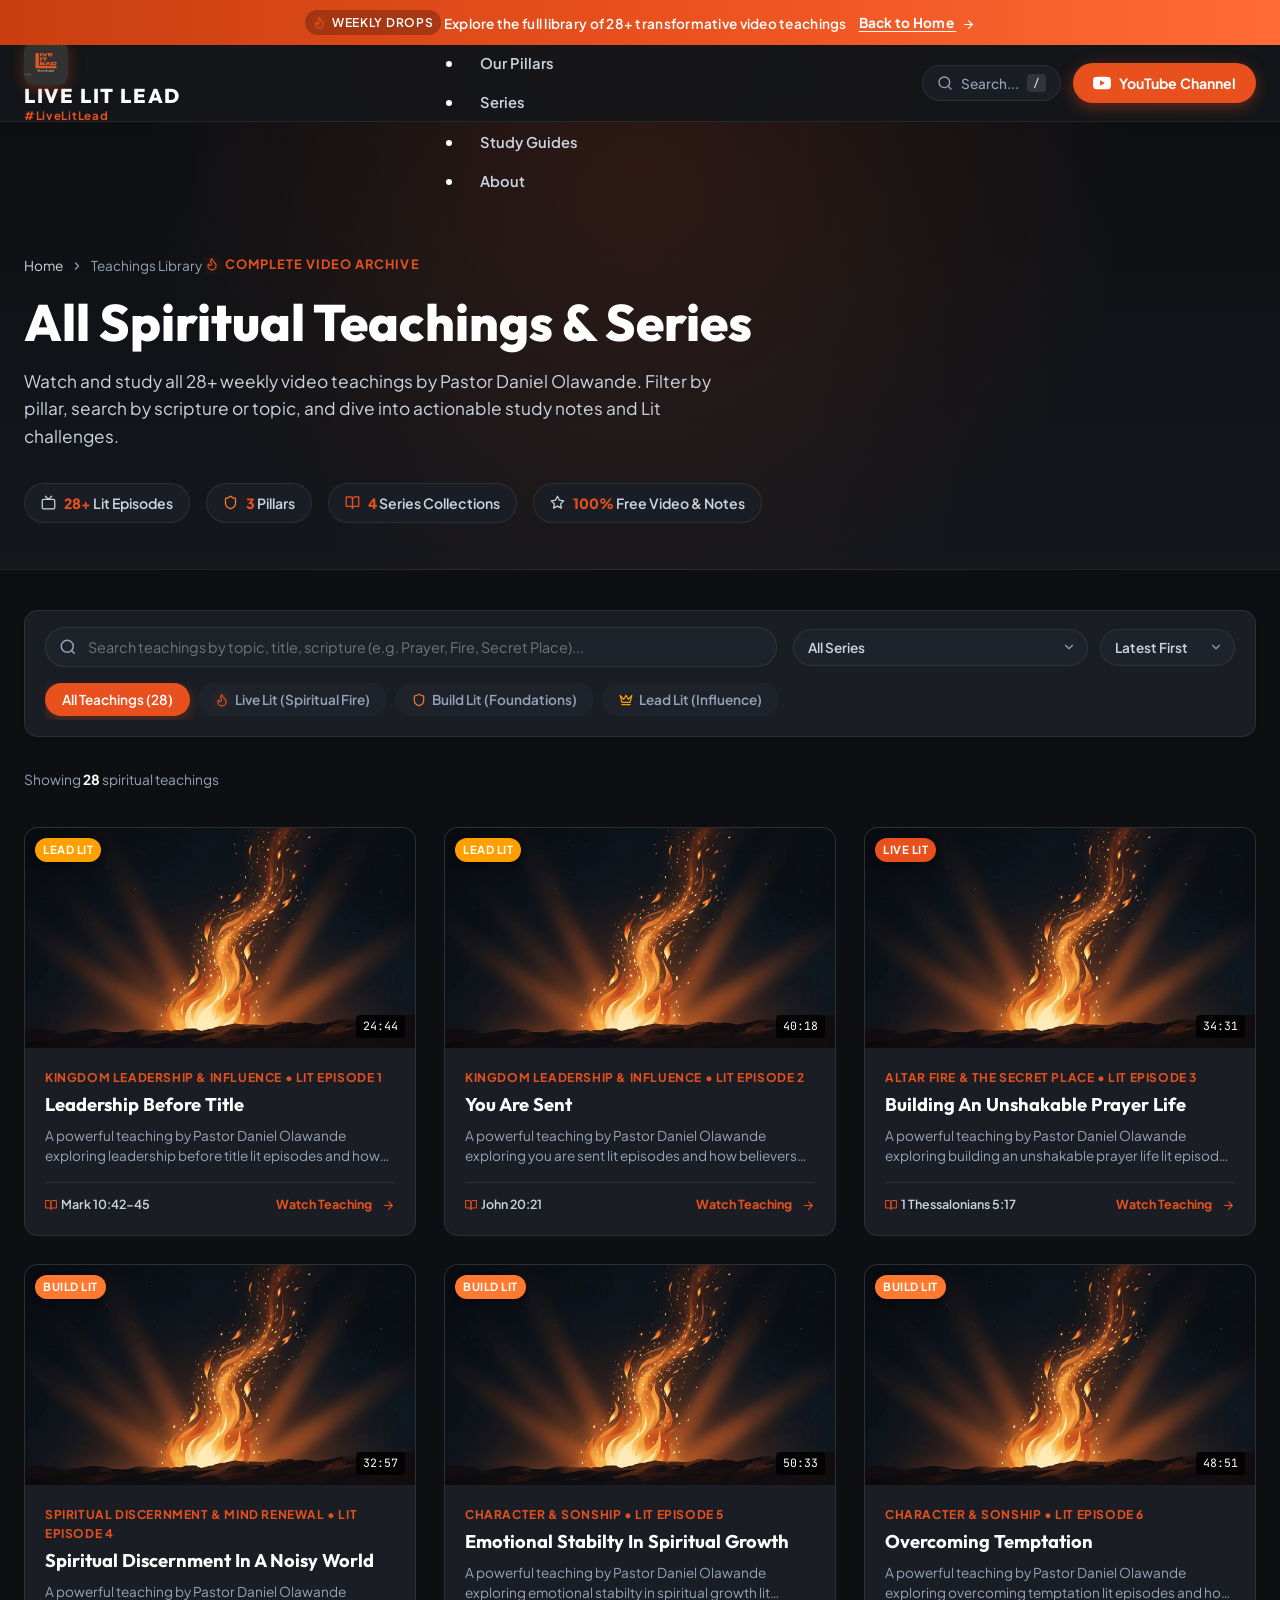
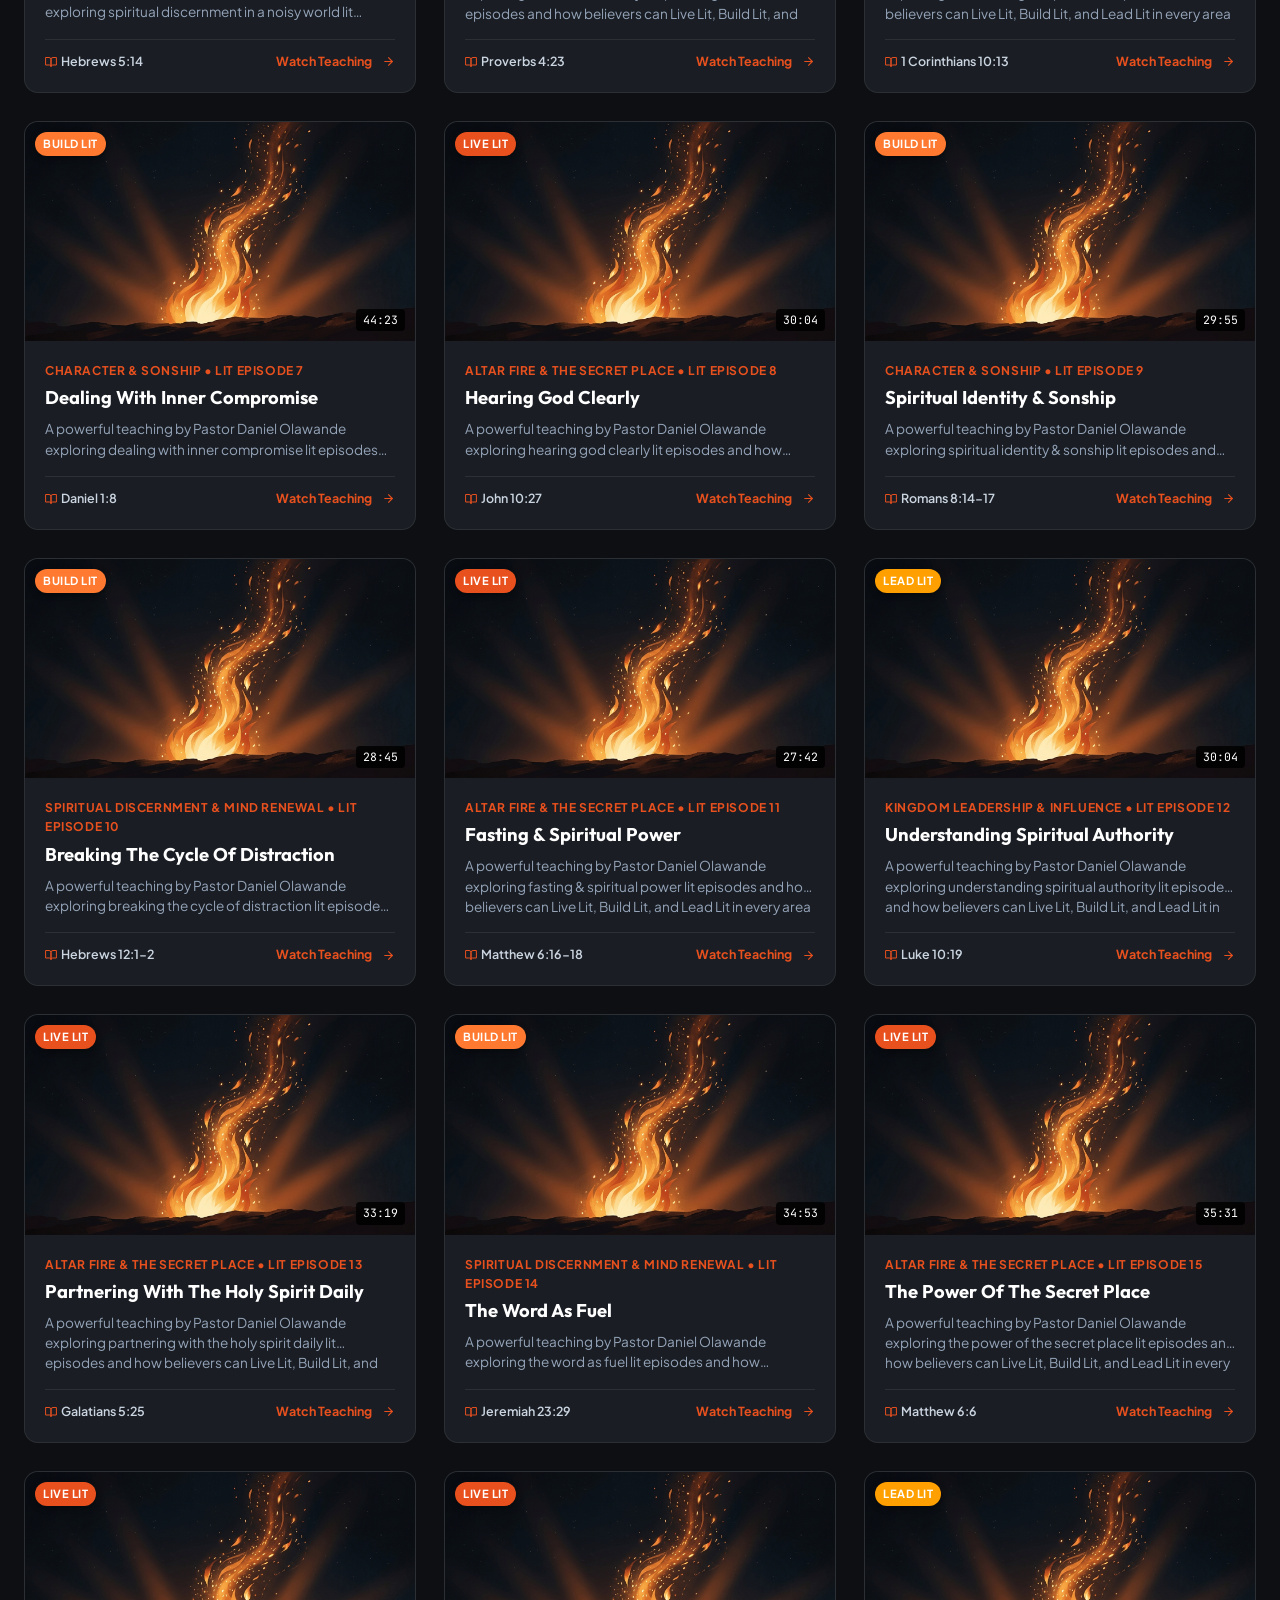
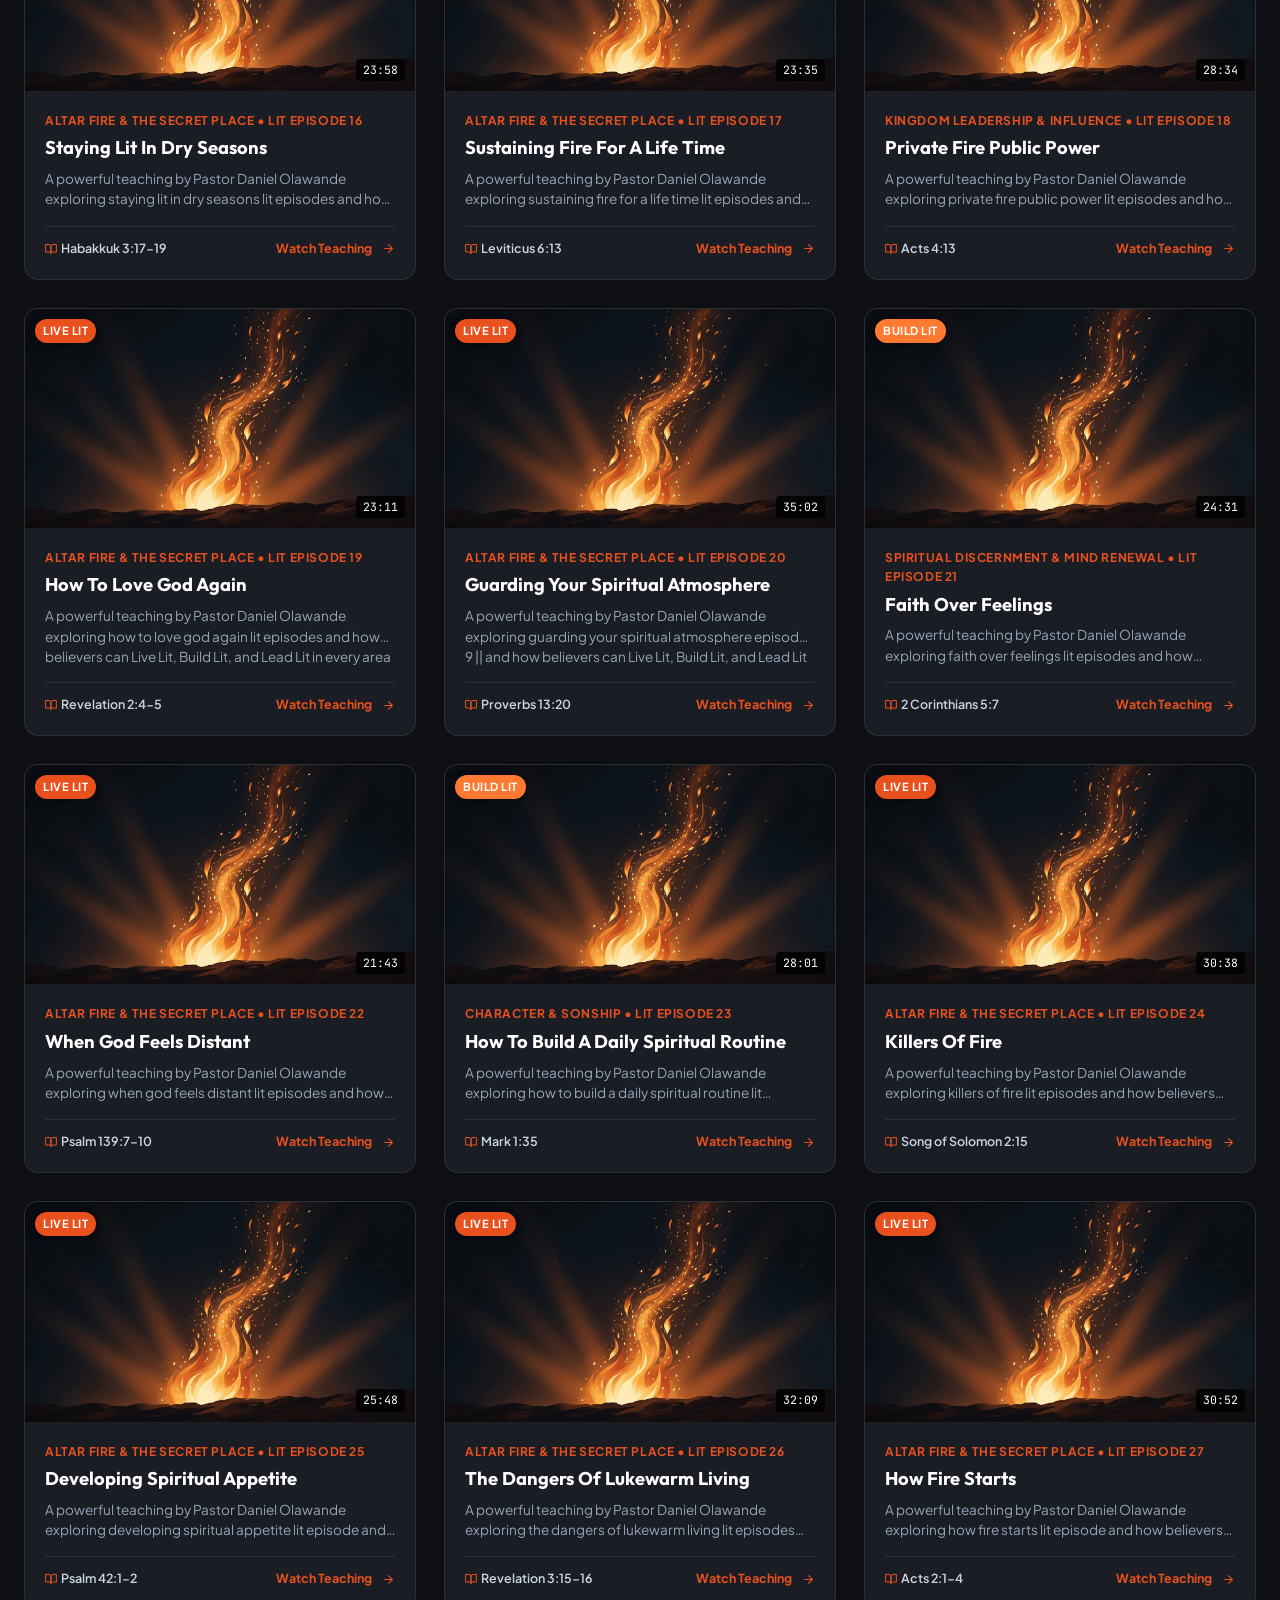
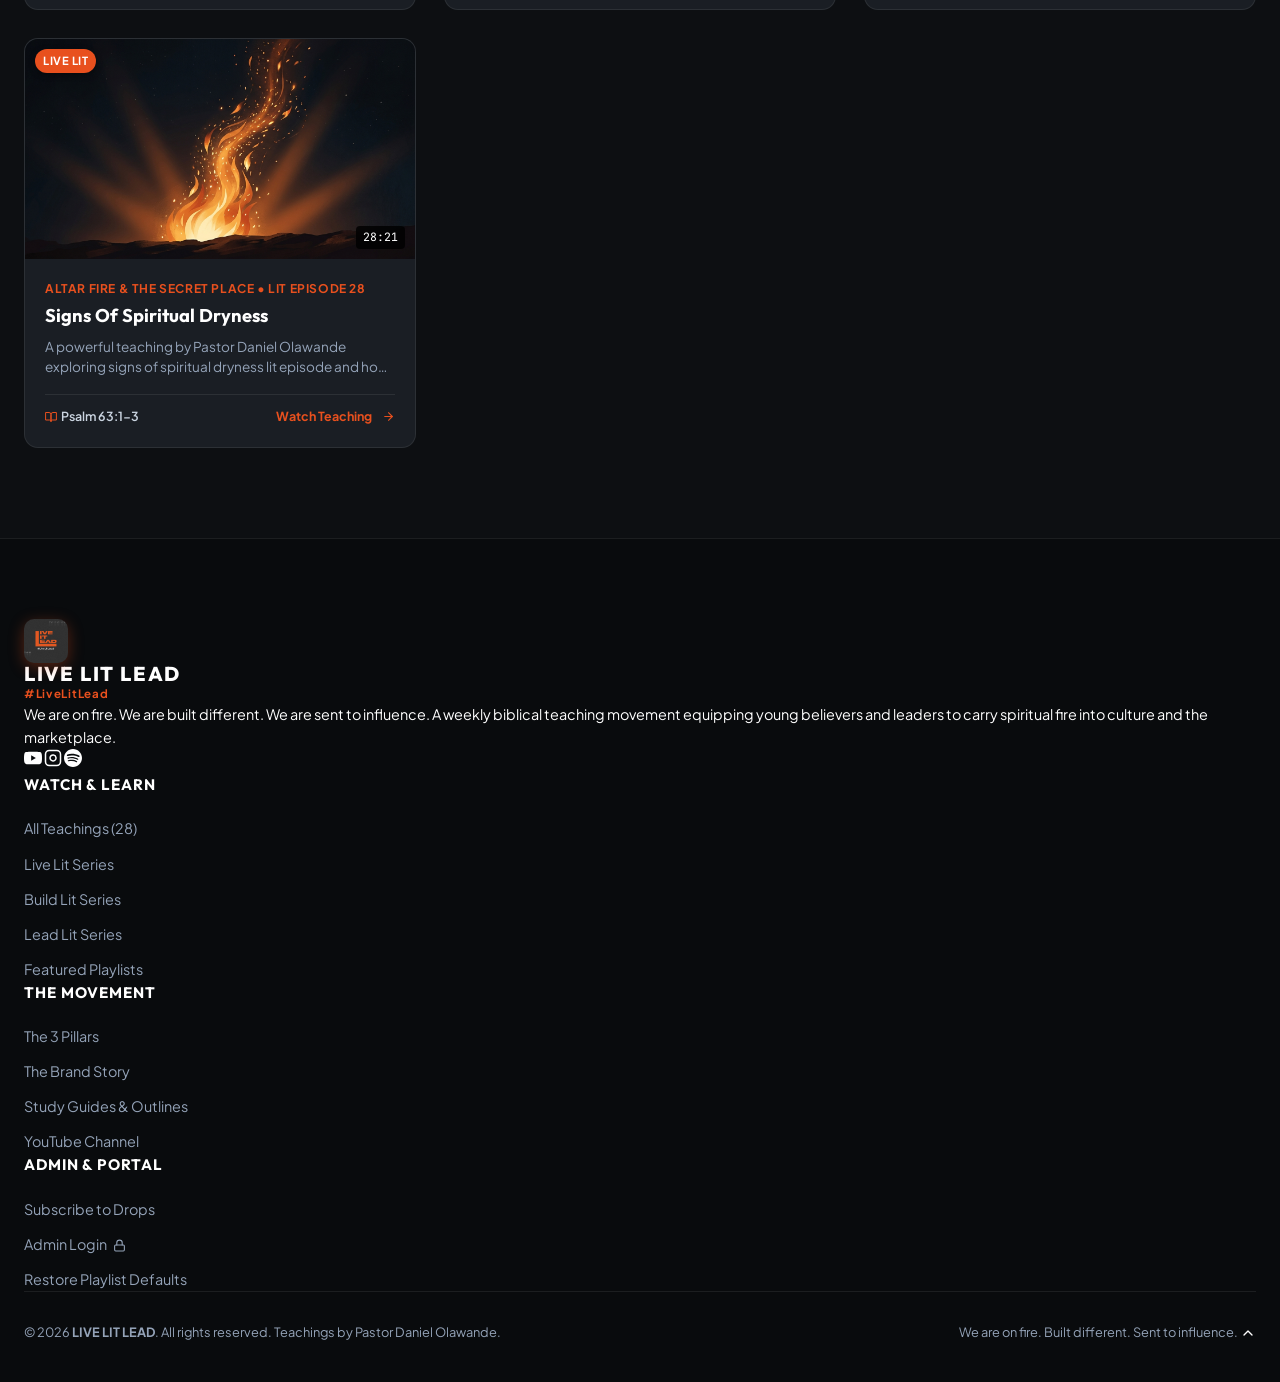
==== videos.html @ 5758b156 "Limit homepage explore teachings section to 9 videos and add dedicated videos archive page" ====
<!DOCTYPE html>
<html lang="en">

<head>
  <meta charset="UTF-8">
  <meta name="viewport" content="width=device-width, initial-scale=1.0">
  <title>All Spiritual Teachings &amp; Video Library | Live Lit Lead</title>
  <meta name="description"
    content="Stream all 28+ weekly video teachings by Pastor Daniel Olawande with integrated study notes, scripture passages, and actionable Lit challenges. Filter by pillar, search by topic, or browse by series.">
  <meta name="keywords"
    content="Live Lit Lead, Pastor Daniel Olawande, Christian Leadership, Spiritual Teachings, Bible Study, Marketplace Ministry, Christian Videos">
  <meta name="author" content="Moses Oladoye Seyi">

  <!-- Open Graph / Social Meta -->
  <meta property="og:type" content="website">
  <meta property="og:title" content="All Spiritual Teachings &amp; Video Library | Live Lit Lead">
  <meta property="og:description"
    content="Stream all 28+ weekly video teachings with integrated study notes, scripture passages, and actionable Lit challenges.">
  <meta property="og:image" content="media/hero_bg.jpg">
  <meta name="twitter:card" content="summary_large_image">

  <!-- Favicon -->
  <link rel="icon" type="image/png" href="media/logo2.PNG">

  <!-- Google Fonts: Outfit (Display) & Plus Jakarta Sans (Body) & JetBrains Mono (Codes/Time) -->
  <link rel="preconnect" href="https://fonts.googleapis.com">
  <link rel="preconnect" href="https://fonts.gstatic.com" crossorigin>
  <link
    href="https://fonts.googleapis.com/css2?family=JetBrains+Mono:wght@400;600&family=Outfit:wght@400;500;600;700;800;900&family=Plus+Jakarta+Sans:wght@300;400;500;600;700;800&display=swap"
    rel="stylesheet">

  <!-- Main Stylesheet -->
  <link rel="stylesheet" href="css/style.css">
</head>

<body data-page="videos">

  <!-- ==========================================================================
       TOP ANNOUNCEMENT BAR (Global Notification)
       ========================================================================== -->
  <div class="announcement-bar" role="region" aria-label="Announcement">
    <div class="container announcement-inner">
      <div class="announcement-left">
        <span class="badge-fire">
          <svg class="icon icon-fire" width="13" height="13" viewBox="0 0 24 24" fill="none" stroke="currentColor" stroke-width="2" stroke-linecap="round" stroke-linejoin="round" aria-hidden="true"><path d="M8.5 14.5A2.5 2.5 0 0 0 11 12c0-1.38-.5-2-1-3-1.072-2.143-.224-4.054 2-6 .5 2.5 2 4.9 4 6.5 2 1.6 3 3.5 3 5.5a7 7 0 1 1-14 0c0-1.153.433-2.294 1-3a2.5 2.5 0 0 0 2.5 2.5z"/></svg>
          <span>WEEKLY DROPS</span>
        </span>
        <span class="announcement-text">Explore the full library of 28+ transformative video teachings</span>
      </div>
      <a href="index.html" class="announcement-link">
        <span>Back to Home</span>
        <svg class="icon icon-right" width="13" height="13" viewBox="0 0 24 24" fill="none" stroke="currentColor" stroke-width="2" stroke-linecap="round" stroke-linejoin="round" aria-hidden="true"><path d="M5 12h14"/><path d="m12 5 7 7-7 7"/></svg>
      </a>
    </div>
  </div>

  <!-- ==========================================================================
       STICKY GLOBAL HEADER
       ========================================================================== -->
  <header class="site-header" id="siteHeader">
    <div class="container header-inner">

      <!-- Brand Logo -->
      <a href="index.html" class="brand-logo" aria-label="Live Lit Lead Home">
        <div class="brand-icon-wrap">
          <img src="media/logo1.PNG" alt="Live Lit Lead Logo" class="brand-icon">
        </div>
        <div class="brand-text">
          <span class="brand-title">LIVE LIT LEAD</span>
          <span class="brand-tag">#LiveLitLead</span>
        </div>
      </a>

      <!-- Desktop Navigation Menu -->
      <nav class="desktop-nav" aria-label="Main Navigation">
        <ul class="nav-list">
          <li><a href="index.html" class="nav-link">Home</a></li>
          <li><a href="videos.html" class="nav-link active">Teachings &amp; Videos</a></li>
          <li><a href="index.html#pillars" class="nav-link">Our Pillars</a></li>
          <li><a href="index.html#series" class="nav-link">Series</a></li>
          <li><a href="index.html#resources" class="nav-link">Study Guides</a></li>
          <li><a href="index.html#about" class="nav-link">About</a></li>
        </ul>
      </nav>

      <!-- Action Buttons -->
      <div class="header-actions">
        <!-- Quick Search -->
        <button class="btn-search-trigger" id="btnQuickSearch" title="Search Teachings (Ctrl+K)">
          <svg width="16" height="16" viewBox="0 0 24 24" fill="none" stroke="currentColor" stroke-width="2"
            stroke-linecap="round" stroke-linejoin="round">
            <circle cx="11" cy="11" r="8"></circle>
            <line x1="21" y1="21" x2="16.65" y2="16.65"></line>
          </svg>
          <span>Search...</span>
          <kbd>/</kbd>
        </button>

        <!-- Admin Controls Container -->
        <div class="admin-header-controls" id="adminHeaderControls" style="display: none;">
          <button class="btn-add-video" id="btnAdminAddVideo" title="Admin: Add a new YouTube Teaching">
            <svg width="15" height="15" viewBox="0 0 24 24" fill="none" stroke="currentColor" stroke-width="2.5"
              stroke-linecap="round" stroke-linejoin="round">
              <line x1="12" y1="5" x2="12" y2="19"></line>
              <line x1="5" y1="12" x2="19" y2="12"></line>
            </svg>
            <span>Admin: + Add Video</span>
          </button>
          <button class="btn-admin-logout" id="btnAdminLogout" title="Logout from Admin Mode">
            <span>Logout</span>
          </button>
        </div>

        <!-- YouTube Channel Subscribe CTA (Desktop only) -->
        <a href="https://www.youtube.com/watch?v=moUvlAkEhxg&list=PL0zut06BhfP_9r3hhY8JXAyug6ENy9IFE" target="_blank"
          rel="noopener noreferrer" class="btn-subscribe" id="btnHeaderSubscribe">
          <svg width="18" height="18" viewBox="0 0 24 24" fill="currentColor">
            <path
              d="M23.498 6.186a3.016 3.016 0 0 0-2.122-2.136C19.505 3.545 12 3.545 12 3.545s-7.505 0-9.377.505A3.017 3.017 0 0 0 .502 6.186C0 8.07 0 12 0 12s0 3.93.502 5.814a3.016 3.016 0 0 0 2.122 2.136c1.871.505 9.376.505 9.376.505s7.505 0 9.377-.505a3.015 3.015 0 0 0 2.122-2.136C24 15.93 24 12 24 12s0-3.93-.502-5.814zM9.545 15.568V8.432L15.818 12l-6.273 3.568z" />
          </svg>
          <span>YouTube Channel</span>
        </a>

        <!-- Mobile Menu Toggle Button -->
        <button class="mobile-menu-toggle" id="mobileMenuBtn" aria-label="Toggle navigation menu">
          <svg width="24" height="24" viewBox="0 0 24 24" fill="none" stroke="currentColor" stroke-width="2">
            <line x1="3" y1="12" x2="21" y2="12"></line>
            <line x1="3" y1="6" x2="21" y2="6"></line>
            <line x1="3" y1="18" x2="21" y2="18"></line>
          </svg>
        </button>
      </div>

    </div>
  </header>

  <!-- Mobile Navigation Drawer -->
  <div class="mobile-nav-drawer" id="mobileNavDrawer" aria-hidden="true">
    <div class="mobile-nav-backdrop" id="mobileNavBackdrop"></div>
    <div class="mobile-nav-content">
      <div class="mobile-nav-header">
        <div class="brand-text">
          <span class="brand-title">LIVE LIT LEAD</span>
          <span class="brand-tag">#LiveLitLead</span>
        </div>
        <button class="btn-close-mobile-nav" id="btnCloseMobileNav" aria-label="Close navigation menu">
          <svg width="20" height="20" viewBox="0 0 24 24" fill="none" stroke="currentColor" stroke-width="2.5">
            <line x1="18" y1="6" x2="6" y2="18"></line>
            <line x1="6" y1="6" x2="18" y2="18"></line>
          </svg>
        </button>
      </div>
      <ul class="mobile-nav-list">
        <li><a href="index.html" class="mobile-nav-item">
          <svg class="icon icon-fire" width="18" height="18" viewBox="0 0 24 24" fill="none" stroke="currentColor" stroke-width="2" stroke-linecap="round" stroke-linejoin="round" aria-hidden="true"><path d="M8.5 14.5A2.5 2.5 0 0 0 11 12c0-1.38-.5-2-1-3-1.072-2.143-.224-4.054 2-6 .5 2.5 2 4.9 4 6.5 2 1.6 3 3.5 3 5.5a7 7 0 1 1-14 0c0-1.153.433-2.294 1-3a2.5 2.5 0 0 0 2.5 2.5z"/></svg>
          <span>Home</span>
        </a></li>
        <li><a href="videos.html" class="mobile-nav-item active">
          <svg class="icon" width="18" height="18" viewBox="0 0 24 24" fill="none" stroke="currentColor" stroke-width="2" stroke-linecap="round" stroke-linejoin="round" aria-hidden="true"><rect width="20" height="15" x="2" y="7" rx="2" ry="2"/><polyline points="17 2 12 7 7 2"/></svg>
          <span>Teachings &amp; Videos</span>
        </a></li>
        <li><a href="index.html#pillars" class="mobile-nav-item">
          <svg class="icon icon-shield" width="18" height="18" viewBox="0 0 24 24" fill="none" stroke="currentColor" stroke-width="2" stroke-linecap="round" stroke-linejoin="round" aria-hidden="true"><path d="M20 13c0 5-3.5 7.5-7.66 8.95a1 1 0 0 1-.67-.01C7.5 20.5 4 18 4 13V6a1 1 0 0 1 1-1c2 0 4.5-1.2 6.24-2.72a1.17 1.17 0 0 1 1.52 0C14.51 3.81 17 5 19 5a1 1 0 0 1 1 1z"/></svg>
          <span>Our Pillars</span>
        </a></li>
        <li><a href="index.html#series" class="mobile-nav-item">
          <svg class="icon" width="18" height="18" viewBox="0 0 24 24" fill="none" stroke="currentColor" stroke-width="2" stroke-linecap="round" stroke-linejoin="round" aria-hidden="true"><path d="m16 6 4 14"/><path d="M12 6v14"/><path d="M8 8v12"/><path d="M4 4v16"/></svg>
          <span>Series</span>
        </a></li>
        <li><a href="index.html#resources" class="mobile-nav-item">
          <svg class="icon icon-book" width="18" height="18" viewBox="0 0 24 24" fill="none" stroke="currentColor" stroke-width="2" stroke-linecap="round" stroke-linejoin="round" aria-hidden="true"><path d="M2 3h6a4 4 0 0 1 4 4v14a3 3 0 0 0-3-3H2z"/><path d="M22 3h-6a4 4 0 0 0-4 4v14a3 3 0 0 1 3-3h7z"/></svg>
          <span>Study Guides</span>
        </a></li>
        <li><a href="index.html#about" class="mobile-nav-item">
          <svg class="icon" width="18" height="18" viewBox="0 0 24 24" fill="none" stroke="currentColor" stroke-width="2" stroke-linecap="round" stroke-linejoin="round" aria-hidden="true"><path d="m12 3-1.912 5.813a2 2 0 0 1-1.275 1.275L3 12l5.813 1.912a2 2 0 0 1 1.275 1.275L12 21l1.912-5.813a2 2 0 0 1 1.275-1.275L21 12l-5.813-1.912a2 2 0 0 1-1.275-1.275L12 3Z"/><path d="M5 3v4"/><path d="M19 17v4"/><path d="M3 5h4"/><path d="M17 19h4"/></svg>
          <span>About</span>
        </a></li>
      </ul>
      <div class="mobile-nav-actions">
        <a href="https://www.youtube.com/watch?v=moUvlAkEhxg&list=PL0zut06BhfP_9r3hhY8JXAyug6ENy9IFE" target="_blank"
          rel="noopener noreferrer" class="btn-mobile-youtube">
          <svg width="18" height="18" viewBox="0 0 24 24" fill="currentColor">
            <path
              d="M23.498 6.186a3.016 3.016 0 0 0-2.122-2.136C19.505 3.545 12 3.545 12 3.545s-7.505 0-9.377.505A3.017 3.017 0 0 0 .502 6.186C0 8.07 0 12 0 12s0 3.93.502 5.814a3.016 3.016 0 0 0 2.122 2.136c1.871.505 9.376.505 9.376.505s7.505 0 9.377-.505a3.015 3.015 0 0 0 2.122-2.136C24 15.93 24 12 24 12s0-3.93-.502-5.814zM9.545 15.568V8.432L15.818 12l-6.273 3.568z" />
          </svg>
          <span>YouTube Channel</span>
        </a>
      </div>
    </div>
  </div>

  <!-- ==========================================================================
       ARCHIVE HERO SECTION
       ========================================================================== -->
  <section class="archive-hero-section">
    <div class="container">
      <div class="archive-breadcrumb">
        <a href="index.html">Home</a>
        <svg width="12" height="12" viewBox="0 0 24 24" fill="none" stroke="currentColor" stroke-width="2.5" stroke-linecap="round" stroke-linejoin="round" aria-hidden="true"><path d="m9 18 6-6-6-6"/></svg>
        <span>Teachings Library</span>
      </div>

      <div class="section-badge">
        <svg class="icon icon-fire" width="14" height="14" viewBox="0 0 24 24" fill="none" stroke="currentColor" stroke-width="2" stroke-linecap="round" stroke-linejoin="round" aria-hidden="true"><path d="M8.5 14.5A2.5 2.5 0 0 0 11 12c0-1.38-.5-2-1-3-1.072-2.143-.224-4.054 2-6 .5 2.5 2 4.9 4 6.5 2 1.6 3 3.5 3 5.5a7 7 0 1 1-14 0c0-1.153.433-2.294 1-3a2.5 2.5 0 0 0 2.5 2.5z"/></svg>
        <span>Complete Video Archive</span>
      </div>

      <h1 class="archive-hero-title">All Spiritual Teachings &amp; Series</h1>
      <p class="archive-hero-subtitle">
        Watch and study all 28+ weekly video teachings by Pastor Daniel Olawande. Filter by pillar, search by scripture or topic, and dive into actionable study notes and Lit challenges.
      </p>

      <div class="archive-stats-row">
        <div class="archive-stat-badge">
          <svg class="icon" width="15" height="15" viewBox="0 0 24 24" fill="none" stroke="currentColor" stroke-width="2" stroke-linecap="round" stroke-linejoin="round" aria-hidden="true"><rect width="20" height="15" x="2" y="7" rx="2" ry="2"/><polyline points="17 2 12 7 7 2"/></svg>
          <span><strong>28+</strong> Lit Episodes</span>
        </div>
        <div class="archive-stat-badge">
          <svg class="icon icon-shield" width="15" height="15" viewBox="0 0 24 24" fill="none" stroke="currentColor" stroke-width="2" stroke-linecap="round" stroke-linejoin="round" aria-hidden="true"><path d="M20 13c0 5-3.5 7.5-7.66 8.95a1 1 0 0 1-.67-.01C7.5 20.5 4 18 4 13V6a1 1 0 0 1 1-1c2 0 4.5-1.2 6.24-2.72a1.17 1.17 0 0 1 1.52 0C14.51 3.81 17 5 19 5a1 1 0 0 1 1 1z"/></svg>
          <span><strong>3</strong> Pillars</span>
        </div>
        <div class="archive-stat-badge">
          <svg class="icon icon-book" width="15" height="15" viewBox="0 0 24 24" fill="none" stroke="currentColor" stroke-width="2" stroke-linecap="round" stroke-linejoin="round" aria-hidden="true"><path d="M2 3h6a4 4 0 0 1 4 4v14a3 3 0 0 0-3-3H2z"/><path d="M22 3h-6a4 4 0 0 0-4 4v14a3 3 0 0 1 3-3h7z"/></svg>
          <span><strong>4</strong> Series Collections</span>
        </div>
        <div class="archive-stat-badge">
          <svg class="icon" width="15" height="15" viewBox="0 0 24 24" fill="none" stroke="currentColor" stroke-width="2" stroke-linecap="round" stroke-linejoin="round" aria-hidden="true"><polygon points="12 2 15.09 8.26 22 9.27 17 14.14 18.18 21.02 12 17.77 5.82 21.02 7 14.14 2 9.27 8.91 8.26 12 2"/></svg>
          <span><strong>100%</strong> Free Video &amp; Notes</span>
        </div>
      </div>
    </div>
  </section>

  <!-- ==========================================================================
       THE SIGNATURE VIDEO EXPLORER (Full Archive: All Videos)
       ========================================================================== -->
  <section class="videos-section" id="videos" style="padding-top: 40px;">
    <div class="container">

      <!-- Explorer Header -->
      <div class="explorer-header">

        <!-- BibleProject Filter Toolbar -->
        <div class="explorer-toolbar">

          <div class="toolbar-top">
            <!-- Search bar -->
            <div class="search-box">
              <svg width="18" height="18" viewBox="0 0 24 24" fill="none" stroke="currentColor" stroke-width="2">
                <circle cx="11" cy="11" r="8"></circle>
                <line x1="21" y1="21" x2="16.65" y2="16.65"></line>
              </svg>
              <input type="text" id="videoSearchInput" class="search-input"
                placeholder="Search teachings by topic, title, scripture (e.g. Prayer, Fire, Secret Place)...">
              <button class="search-clear" id="searchClearBtn" title="Clear search" aria-label="Clear search">
                <svg class="icon icon-close" width="14" height="14" viewBox="0 0 24 24" fill="none" stroke="currentColor" stroke-width="2.5" stroke-linecap="round" stroke-linejoin="round" aria-hidden="true"><path d="M18 6 6 18"/><path d="m6 6 12 12"/></svg>
              </button>
            </div>

            <!-- Series & Sort Controls -->
            <div class="toolbar-controls">
              <!-- Series dropdown -->
              <div class="select-wrapper">
                <select id="seriesFilterSelect" class="select-filter" aria-label="Filter by series">
                  <option value="all">All Series</option>
                  <option value="Altar Fire & The Secret Place">Altar Fire &amp; The Secret Place</option>
                  <option value="Kingdom Leadership & Influence">Kingdom Leadership &amp; Influence</option>
                  <option value="Character & Sonship">Character &amp; Sonship</option>
                  <option value="Spiritual Discernment & Mind Renewal">Spiritual Discernment &amp; Mind Renewal</option>
                </select>
                <span class="select-arrow" aria-hidden="true">
                  <svg class="icon icon-chevron-down" width="14" height="14" viewBox="0 0 24 24" fill="none" stroke="currentColor" stroke-width="2.5" stroke-linecap="round" stroke-linejoin="round"><path d="m6 9 6 6 6-6"/></svg>
                </span>
              </div>

              <!-- Sort dropdown -->
              <div class="select-wrapper">
                <select id="sortSelect" class="select-filter" aria-label="Sort videos">
                  <option value="latest">Latest First</option>
                  <option value="popular">Most Viewed</option>
                  <option value="duration">Longest</option>
                </select>
                <span class="select-arrow" aria-hidden="true">
                  <svg class="icon icon-chevron-down" width="14" height="14" viewBox="0 0 24 24" fill="none" stroke="currentColor" stroke-width="2.5" stroke-linecap="round" stroke-linejoin="round"><path d="m6 9 6 6 6-6"/></svg>
                </span>
              </div>
            </div>
          </div>

          <!-- Pillar category pills -->
          <div class="pillar-tabs" id="pillarTabs">
            <button class="pillar-tab-btn active" data-pillar="all">All Teachings (28)</button>
            <button class="pillar-tab-btn" data-pillar="live-lit">
              <svg class="icon icon-fire" width="14" height="14" viewBox="0 0 24 24" fill="none" stroke="currentColor" stroke-width="2" stroke-linecap="round" stroke-linejoin="round" aria-hidden="true"><path d="M8.5 14.5A2.5 2.5 0 0 0 11 12c0-1.38-.5-2-1-3-1.072-2.143-.224-4.054 2-6 .5 2.5 2 4.9 4 6.5 2 1.6 3 3.5 3 5.5a7 7 0 1 1-14 0c0-1.153.433-2.294 1-3a2.5 2.5 0 0 0 2.5 2.5z"/></svg>
              <span>Live Lit (Spiritual Fire)</span>
            </button>
            <button class="pillar-tab-btn" data-pillar="build-lit">
              <svg class="icon icon-shield" width="14" height="14" viewBox="0 0 24 24" fill="none" stroke="currentColor" stroke-width="2" stroke-linecap="round" stroke-linejoin="round" aria-hidden="true"><path d="M20 13c0 5-3.5 7.5-7.66 8.95a1 1 0 0 1-.67-.01C7.5 20.5 4 18 4 13V6a1 1 0 0 1 1-1c2 0 4.5-1.2 6.24-2.72a1.17 1.17 0 0 1 1.52 0C14.51 3.81 17 5 19 5a1 1 0 0 1 1 1z"/></svg>
              <span>Build Lit (Foundations)</span>
            </button>
            <button class="pillar-tab-btn" data-pillar="lead-lit">
              <svg class="icon icon-crown" width="14" height="14" viewBox="0 0 24 24" fill="none" stroke="currentColor" stroke-width="2" stroke-linecap="round" stroke-linejoin="round" aria-hidden="true"><path d="m2 4 3 12h14l3-12-6 7-4-7-4 7-6-7zm3 16h14"/></svg>
              <span>Lead Lit (Influence)</span>
            </button>
          </div>

        </div>

        <!-- Explorer Status Bar -->
        <div class="explorer-status-bar">
          <div class="status-count" id="videoCountDisplay">Showing <strong>28</strong> spiritual teachings</div>
          <button class="btn-reset-filters" id="btnResetFilters">
            <svg width="14" height="14" viewBox="0 0 24 24" fill="none" stroke="currentColor" stroke-width="2">
              <path d="M3 12a9 9 0 1 0 9-9 9.75 9.75 0 0 0-6.74 2.74L3 8" />
              <path d="M3 3v5h5" />
            </svg>
            <span>Reset filters</span>
          </button>
        </div>

      </div>

      <!-- Video Cards Grid (All Uploaded Videos) -->
      <div class="video-grid" id="videoGrid">
        <!-- Rendered dynamically without data-limit by js/app.js -->
      </div>

    </div>
  </section>

  <!-- ==========================================================================
       THE SIGNATURE IN-WEBSITE CINEMA THEATER MODAL
       ========================================================================== -->
  <dialog class="video-cinema-modal" id="videoModal" aria-label="Teaching Video Player">
    <div class="modal-dialog-content">

      <!-- Modal Close Button -->
      <button class="modal-close-btn" id="btnCloseModal" aria-label="Close Video Player">
        <svg width="22" height="22" viewBox="0 0 24 24" fill="none" stroke="currentColor" stroke-width="2.5">
          <line x1="18" y1="6" x2="6" y2="18"></line>
          <line x1="6" y1="6" x2="18" y2="18"></line>
        </svg>
      </button>

      <!-- Video Player Frame Area -->
      <div class="modal-player-viewport">
        <div class="player-iframe-container">
          <iframe id="modalYoutubeIframe" src="" title="Teaching Video Player" frameborder="0"
            allow="accelerometer; autoplay; clipboard-write; encrypted-media; gyroscope; picture-in-picture; web-share"
            allowfullscreen></iframe>
        </div>
      </div>

      <!-- Interactive Teaching Companion Area -->
      <div class="modal-companion-viewport">

        <!-- Top Overview Header -->
        <div class="modal-meta-header">
          <div class="modal-badge-row">
            <span class="modal-pillar-chip" id="modalPillarChip">Live Lit</span>
            <span class="modal-series-name" id="modalSeriesName">Altar Fire &amp; The Secret Place</span>
          </div>
          <h2 class="modal-video-title" id="modalVideoTitle">Loading Teaching...</h2>
          <div class="modal-info-stats">
            <span id="modalVideoDate">Episode</span>
            <span>•</span>
            <span id="modalVideoDuration">Duration</span>
            <span>•</span>
            <span class="scripture-badge" id="modalVideoScripture">
              <svg class="icon icon-book" width="13" height="13" viewBox="0 0 24 24" fill="none" stroke="currentColor" stroke-width="2" stroke-linecap="round" stroke-linejoin="round" aria-hidden="true"><path d="M2 3h6a4 4 0 0 1 4 4v14a3 3 0 0 0-3-3H2z"/><path d="M22 3h-6a4 4 0 0 0-4 4v14a3 3 0 0 1 3-3h7z"/></svg>
              <span>Scripture</span>
            </span>
          </div>
          <div class="modal-action-bar">
            <a href="#" target="_blank" rel="noopener noreferrer" class="btn-modal-yt" id="modalYtLink">
              <span>Watch on YouTube</span>
              <svg class="icon" width="14" height="14" viewBox="0 0 24 24" fill="none" stroke="currentColor" stroke-width="2" stroke-linecap="round" stroke-linejoin="round" aria-hidden="true"><path d="M15 3h6v6"/><path d="M10 14 21 3"/><path d="M18 13v6a2 2 0 0 1-2 2H5a2 2 0 0 1-2-2V8a2 2 0 0 1 2-2h6"/></svg>
            </a>
            <button class="btn-modal-share" id="btnShareVideo">
              <svg width="15" height="15" viewBox="0 0 24 24" fill="none" stroke="currentColor" stroke-width="2">
                <circle cx="18" cy="5" r="3" />
                <circle cx="6" cy="12" r="3" />
                <circle cx="18" cy="19" r="3" />
                <line x1="8.59" y1="13.51" x2="15.42" y2="17.49" />
                <line x1="15.41" y1="6.51" x2="8.59" y2="10.49" />
              </svg>
              <span>Share Link</span>
            </button>
          </div>
        </div>

        <!-- Tabbed Companion Content -->
        <div class="modal-tabs-nav">
          <button class="modal-tab-btn active" id="tabBtnNotes" data-target-tab="notes">
            <svg class="icon icon-book" width="15" height="15" viewBox="0 0 24 24" fill="none" stroke="currentColor" stroke-width="2" stroke-linecap="round" stroke-linejoin="round" aria-hidden="true"><path d="M2 3h6a4 4 0 0 1 4 4v14a3 3 0 0 0-3-3H2z"/><path d="M22 3h-6a4 4 0 0 0-4 4v14a3 3 0 0 1 3-3h7z"/></svg>
            <span>Core Study Guide</span>
          </button>
          <button class="modal-tab-btn" id="tabBtnPlaylist" data-target-tab="playlist">
            <svg class="icon" width="15" height="15" viewBox="0 0 24 24" fill="none" stroke="currentColor" stroke-width="2" stroke-linecap="round" stroke-linejoin="round" aria-hidden="true"><rect width="20" height="15" x="2" y="7" rx="2" ry="2"/><polyline points="17 2 12 7 7 2"/></svg>
            <span>Series Playlist</span>
          </button>
        </div>

        <div class="modal-body-content">

          <!-- Tab 1: Integrated Notes & Scriptures -->
          <div class="tab-panel active" id="tabPanelNotes">
            <div class="teaching-overview-box">
              <h4>Teaching Summary</h4>
              <p id="modalVideoDesc">Description here...</p>
            </div>

            <div class="key-takeaways-section">
              <h4>
                <svg width="18" height="18" viewBox="0 0 24 24" fill="none" stroke="currentColor" stroke-width="2">
                  <polyline points="9 11 12 14 22 4"></polyline>
                  <path d="M21 12v7a2 2 0 0 1-2 2H5a2 2 0 0 1-2-2V5a2 2 0 0 1 2-2h11"></path>
                </svg>
                Core Transformational Takeaways
              </h4>
              <ul class="takeaways-list" id="modalTakeawaysList">
                <!-- Dynamically rendered -->
              </ul>
            </div>

            <div class="scripture-anchors-section">
              <h4>
                <svg class="icon icon-book" width="17" height="17" viewBox="0 0 24 24" fill="none" stroke="currentColor" stroke-width="2" stroke-linecap="round" stroke-linejoin="round" aria-hidden="true"><path d="M2 3h6a4 4 0 0 1 4 4v14a3 3 0 0 0-3-3H2z"/><path d="M22 3h-6a4 4 0 0 0-4 4v14a3 3 0 0 1 3-3h7z"/></svg>
                Scripture Anchors &amp; Passages
              </h4>
              <div class="scriptures-container" id="modalScripturesContainer">
                <!-- Dynamically rendered -->
              </div>
            </div>

            <div class="challenge-box">
              <div class="challenge-header">
                <svg class="icon icon-fire" width="18" height="18" viewBox="0 0 24 24" fill="none" stroke="currentColor" stroke-width="2" stroke-linecap="round" stroke-linejoin="round" aria-hidden="true"><path d="M8.5 14.5A2.5 2.5 0 0 0 11 12c0-1.38-.5-2-1-3-1.072-2.143-.224-4.054 2-6 .5 2.5 2 4.9 4 6.5 2 1.6 3 3.5 3 5.5a7 7 0 1 1-14 0c0-1.153.433-2.294 1-3a2.5 2.5 0 0 0 2.5 2.5z"/></svg>
                <span>THIS WEEK'S LIT CHALLENGE</span>
              </div>
              <p id="modalChallengeText">Challenge...</p>
            </div>
          </div>

          <!-- Tab 2: Series Playlist -->
          <div class="tab-panel" id="tabPanelPlaylist">
            <div class="playlist-header">
              <span id="playlistCount">Episodes in this Collection</span>
            </div>
            <div class="playlist-items-list" id="modalPlaylistContainer">
              <!-- Dynamically populated -->
            </div>
          </div>

        </div>

      </div>

    </div>
  </dialog>

  <!-- ==========================================================================
       QUICK SEARCH MODAL (Triggered by / or Ctrl+K or Search Button)
       ========================================================================== -->
  <dialog class="search-modal" id="searchModal" aria-label="Search Video Teachings">
    <div class="search-modal-content">
      <div class="search-modal-header">
        <svg width="20" height="20" viewBox="0 0 24 24" fill="none" stroke="currentColor" stroke-width="2">
          <circle cx="11" cy="11" r="8"></circle>
          <line x1="21" y1="21" x2="16.65" y2="16.65"></line>
        </svg>
        <input type="text" id="modalSearchInput" class="modal-search-input"
          placeholder="Type to search all 28 teachings by topic, scripture, series...">
        <button class="search-modal-close" id="btnCloseSearchModal" aria-label="Close search">
          <svg class="icon icon-close" width="16" height="16" viewBox="0 0 24 24" fill="none" stroke="currentColor" stroke-width="2.5" stroke-linecap="round" stroke-linejoin="round" aria-hidden="true"><path d="M18 6 6 18"/><path d="m6 6 12 12"/></svg>
        </button>
      </div>
      <div class="modal-search-results" id="modalSearchResults">
        <!-- Rendered results -->
      </div>
    </div>
  </dialog>

  <!-- ==========================================================================
       ADMIN PASSCODE LOGIN MODAL (Protected with 777 or lit777)
       ========================================================================== -->
  <dialog class="admin-modal" id="adminLoginModal" aria-label="Admin Access Portal">
    <div class="admin-modal-content">
      <div class="admin-modal-header">
        <div class="admin-shield-icon">
          <svg width="28" height="28" viewBox="0 0 24 24" fill="none" stroke="currentColor" stroke-width="2">
            <rect width="18" height="11" x="3" y="11" rx="2" ry="2" />
            <path d="M7 11V7a5 5 0 0 1 10 0v4" />
          </svg>
        </div>
        <h3 class="admin-modal-title">Live Lit Lead • Admin Portal</h3>
        <p class="admin-modal-subtitle">Enter administrator passcode to add new YouTube teachings.</p>
        <button class="modal-close-icon" id="btnCloseAdminLoginModal" aria-label="Close modal">
          <svg width="18" height="18" viewBox="0 0 24 24" fill="none" stroke="currentColor" stroke-width="2.5">
            <line x1="18" y1="6" x2="6" y2="18"></line>
            <line x1="6" y1="6" x2="18" y2="18"></line>
          </svg>
        </button>
      </div>
      <form class="admin-form" id="adminLoginForm">
        <div class="form-group">
          <label for="adminPasscodeInput">Admin Passcode</label>
          <input type="password" id="adminPasscodeInput" class="form-input" placeholder="Enter passcode (e.g. 777)"
            required autocomplete="current-password">
        </div>
        <div class="form-actions">
          <button type="button" class="btn-cancel" id="btnCancelAdminLogin">Cancel</button>
          <button type="submit" class="btn-submit">Authenticate</button>
        </div>
      </form>
    </div>
  </dialog>

  <!-- ==========================================================================
       ADMIN ADD VIDEO MODAL
       ========================================================================== -->
  <dialog class="admin-modal modal-wide" id="addVideoModal" aria-label="Add New YouTube Teaching">
    <div class="admin-modal-content">
      <div class="admin-modal-header">
        <div class="admin-shield-icon" style="background: rgba(232, 80, 30, 0.15); color: var(--brand-orange);">
          <svg width="26" height="26" viewBox="0 0 24 24" fill="none" stroke="currentColor" stroke-width="2">
            <path
              d="m22 8-6 4 6 4V8Z" />
            <rect width="14" height="12" x="2" y="6" rx="2" />
          </svg>
        </div>
        <h3 class="admin-modal-title">Add YouTube Teaching</h3>
        <p class="admin-modal-subtitle">Paste a YouTube URL to automatically fetch its thumbnail and configure teaching notes.</p>
        <button class="modal-close-icon" id="btnCloseAddModal" aria-label="Close modal">
          <svg width="18" height="18" viewBox="0 0 24 24" fill="none" stroke="currentColor" stroke-width="2.5">
            <line x1="18" y1="6" x2="6" y2="18"></line>
            <line x1="6" y1="6" x2="18" y2="18"></line>
          </svg>
        </button>
      </div>
      <form class="admin-form" id="addVideoForm">
        <div class="form-grid">
          <div class="form-group full-width">
            <label for="inputYtUrl">YouTube Video URL or Video ID *</label>
            <input type="text" id="inputYtUrl" class="form-input"
              placeholder="https://www.youtube.com/watch?v=... or Video ID" required>
            <span class="field-hint">Supports full youtube.com/watch?v=, youtu.be/, or 11-character video IDs.</span>
          </div>

          <div class="form-group full-width">
            <label>Thumbnail Auto-Preview</label>
            <div class="thumb-preview-box" id="thumbPreviewBox">
              <img id="previewThumbImg" src="" alt="Thumbnail preview" style="display: none;">
              <span id="previewPlaceholderText" style="color: var(--text-muted); font-size: 0.85rem;">Enter a valid YouTube URL to preview the HD thumbnail</span>
            </div>
          </div>

          <div class="form-group full-width">
            <label for="inputVideoTitle">Teaching Title *</label>
            <input type="text" id="inputVideoTitle" class="form-input" placeholder="e.g. The Mystery of the Inner Altar" required>
          </div>

          <div class="form-group">
            <label for="selectPillar">Pillar Category *</label>
            <select id="selectPillar" class="form-select" required>
              <option value="live-lit">Live Lit (Spiritual Fire)</option>
              <option value="build-lit">Build Lit (Foundations &amp; Discipleship)</option>
              <option value="lead-lit">Lead Lit (Marketplace Leadership)</option>
            </select>
          </div>

          <div class="form-group">
            <label for="selectSeries">Series / Collection</label>
            <input type="text" id="selectSeries" class="form-input" list="seriesList" placeholder="e.g. Altar Fire & The Secret Place">
            <datalist id="seriesList">
              <option value="Altar Fire & The Secret Place">
              <option value="Kingdom Leadership & Influence">
              <option value="Character & Sonship">
              <option value="Spiritual Discernment & Mind Renewal">
            </datalist>
          </div>

          <div class="form-group">
            <label for="inputScripture">Anchor Scripture Ref</label>
            <input type="text" id="inputScripture" class="form-input" placeholder="e.g. Leviticus 6:12-13">
          </div>

          <div class="form-group">
            <label for="inputDuration">Estimated Duration</label>
            <input type="text" id="inputDuration" class="form-input" placeholder="e.g. 35:20">
          </div>

          <div class="form-group full-width">
            <label for="inputDesc">Teaching Summary / Description *</label>
            <textarea id="inputDesc" class="form-textarea" rows="3"
              placeholder="Summarize the core biblical insights of this teaching..." required></textarea>
          </div>

          <div class="form-group full-width">
            <label for="inputTakeaways">Key Takeaways (one per line)</label>
            <textarea id="inputTakeaways" class="form-textarea" rows="3"
              placeholder="Fire requires continuous wood of obedience&#10;Solitude precedes public spiritual power&#10;Prayer without holiness is noise"></textarea>
          </div>

          <div class="form-group full-width">
            <label for="inputChallenge">Weekly Lit Challenge</label>
            <input type="text" id="inputChallenge" class="form-input"
              placeholder="e.g. Spend 30 uninterrupted minutes at your secret place altar every morning.">
          </div>
        </div>

        <div class="form-actions">
          <button type="button" class="btn-cancel" id="btnCancelAddModal">Cancel</button>
          <button type="submit" class="btn-submit">Publish Video Teaching</button>
        </div>
      </form>
    </div>
  </dialog>

  <!-- ==========================================================================
       TOAST NOTIFICATION CONTAINER
       ========================================================================== -->
  <div class="toast-container" id="toastContainer" aria-live="polite"></div>

  <!-- ==========================================================================
       GLOBAL FOOTER
       ========================================================================== -->
  <footer class="site-footer">
    <div class="container">
      <div class="footer-top-grid">

        <div class="footer-brand-col">
          <a href="index.html" class="brand-logo footer-logo">
            <div class="brand-icon-wrap">
              <img src="media/logo1.PNG" alt="Live Lit Lead" class="brand-icon">
            </div>
            <div class="brand-text">
              <span class="brand-title">LIVE LIT LEAD</span>
              <span class="brand-tag">#LiveLitLead</span>
            </div>
          </a>
          <p class="footer-manifesto">
            We are on fire. We are built different. We are sent to influence. A weekly biblical teaching movement
            equipping young believers and leaders to carry spiritual fire into culture and the marketplace.
          </p>
          <div class="footer-social-links">
            <a href="https://www.youtube.com/watch?v=moUvlAkEhxg&list=PL0zut06BhfP_9r3hhY8JXAyug6ENy9IFE"
              target="_blank" rel="noopener noreferrer" aria-label="YouTube Channel">
              <svg width="18" height="18" viewBox="0 0 24 24" fill="currentColor">
                <path
                  d="M23.498 6.186a3.016 3.016 0 0 0-2.122-2.136C19.505 3.545 12 3.545 12 3.545s-7.505 0-9.377.505A3.017 3.017 0 0 0 .502 6.186C0 8.07 0 12 0 12s0 3.93.502 5.814a3.016 3.016 0 0 0 2.122 2.136c1.871.505 9.376.505 9.376.505s7.505 0 9.377-.505a3.015 3.015 0 0 0 2.122-2.136C24 15.93 24 12 24 12s0-3.93-.502-5.814zM9.545 15.568V8.432L15.818 12l-6.273 3.568z" />
              </svg>
            </a>
            <a href="https://instagram.com" target="_blank" rel="noopener noreferrer" aria-label="Instagram">
              <svg width="18" height="18" viewBox="0 0 24 24" fill="none" stroke="currentColor" stroke-width="2">
                <rect width="20" height="20" x="2" y="2" rx="5" ry="5" />
                <path d="M16 11.37A4 4 0 1 1 12.63 8 4 4 0 0 1 16 11.37z" />
                <line x1="17.5" y1="6.5" x2="17.51" y2="6.5" />
              </svg>
            </a>
            <a href="https://spotify.com" target="_blank" rel="noopener noreferrer" aria-label="Spotify Podcast">
              <svg width="18" height="18" viewBox="0 0 24 24" fill="currentColor">
                <path
                  d="M12 0C5.4 0 0 5.4 0 12s5.4 12 12 12 12-5.4 12-12S18.66 0 12 0zm5.521 17.34c-.24.359-.66.48-1.021.24-2.82-1.74-6.36-2.101-10.561-1.141-.418.122-.779-.179-.899-.539-.12-.421.18-.78.54-.9 4.56-1.021 8.52-.6 11.64 1.32.42.18.479.659.301 1.02zm1.44-3.3c-.301.42-.841.6-1.262.3-3.239-1.98-8.159-2.58-11.939-1.38-.479.12-1.02-.12-1.14-.6-.12-.48.12-1.021.6-1.141C9.6 9.9 15 10.561 18.72 12.84c.361.181.54.78.241 1.2zm.12-3.36C15.24 8.4 8.82 8.16 5.16 9.301c-.6.179-1.2-.181-1.38-.721-.18-.601.18-1.2.72-1.381 4.26-1.26 11.28-1.02 15.721 1.621.539.3.719 1.02.419 1.56-.299.421-1.02.599-1.559.3z" />
              </svg>
            </a>
          </div>
        </div>

        <div class="footer-col">
          <h4>Watch &amp; Learn</h4>
          <ul class="footer-nav-list">
            <li><a href="videos.html">All Teachings (28)</a></li>
            <li><a href="videos.html?pillar=live-lit">Live Lit Series</a></li>
            <li><a href="videos.html?pillar=build-lit">Build Lit Series</a></li>
            <li><a href="videos.html?pillar=lead-lit">Lead Lit Series</a></li>
            <li><a href="index.html#series">Featured Playlists</a></li>
          </ul>
        </div>

        <div class="footer-col">
          <h4>The Movement</h4>
          <ul class="footer-nav-list">
            <li><a href="index.html#pillars">The 3 Pillars</a></li>
            <li><a href="index.html#about">The Brand Story</a></li>
            <li><a href="index.html#resources">Study Guides &amp; Outlines</a></li>
            <li><a href="https://www.youtube.com/watch?v=moUvlAkEhxg&list=PL0zut06BhfP_9r3hhY8JXAyug6ENy9IFE"
                target="_blank" rel="noopener noreferrer">YouTube Channel</a></li>
          </ul>
        </div>

        <div class="footer-col">
          <h4>Admin &amp; Portal</h4>
          <ul class="footer-nav-list">
            <li><a href="index.html#newsletter">Subscribe to Drops</a></li>
            <li><a href="javascript:void(0)" id="btnOpenAdminLogin">
              <span>Admin Login</span>
              <svg class="icon icon-lock" width="13" height="13" viewBox="0 0 24 24" fill="none" stroke="currentColor" stroke-width="2" stroke-linecap="round" stroke-linejoin="round" style="margin-left: 4px;" aria-hidden="true"><rect width="18" height="11" x="3" y="11" rx="2" ry="2"/><path d="M7 11V7a5 5 0 0 1 10 0v4"/></svg>
            </a></li>
            <li><a href="javascript:void(0)" id="btnResetAllData">Restore Playlist Defaults</a></li>
          </ul>
        </div>

      </div>

      <div class="footer-bottom">
        <p class="copyright">
          &copy; 2026 <strong>LIVE LIT LEAD</strong>. All rights reserved. Teachings by Pastor Daniel Olawande.
        </p>
        <div class="footer-bottom-links">
          <span>We are on fire. Built different. Sent to influence.</span>
          <button class="btn-back-to-top" id="btnBackToTop" title="Back to top" aria-label="Back to top">
            <svg class="icon icon-arrow-up" width="16" height="16" viewBox="0 0 24 24" fill="none" stroke="currentColor" stroke-width="2.5" stroke-linecap="round" stroke-linejoin="round" aria-hidden="true"><path d="m18 15-6-6-6 6"/></svg>
          </button>
        </div>
      </div>
    </div>
  </footer>

  <!-- Scripts -->
  <script src="js/videos.js"></script>
  <script src="js/app.js"></script>
</body>

</html>
---- css/style.css ----
/* ==========================================================================
   LIVE LIT LEAD - DESIGN SYSTEM & STYLESHEET
   Inspired by BibleProject.com design architecture, tailored to Live Lit Lead branding.
   ========================================================================== */

:root {
  /* Brand Core Colors (From media/logo1.PNG and media/logo2.PNG) */
  --brand-orange: #E8501E;
  --brand-orange-hover: #FF5E2B;
  --brand-orange-dark: #C93E10;
  --brand-orange-glow: rgba(232, 80, 30, 0.4);
  --brand-orange-subtle: rgba(232, 80, 30, 0.12);
  --brand-orange-border: rgba(232, 80, 30, 0.25);

  /* Pillar Specific Colors */
  --pillar-live: #E8501E;
  /* Fire & Intimacy */
  --pillar-live-subtle: rgba(232, 80, 30, 0.15);
  --pillar-build: #FF7A30;
  /* Discipleship & Foundations */
  --pillar-build-subtle: rgba(255, 122, 48, 0.15);
  --pillar-lead: #FFA000;
  /* Marketplace & Influence */
  --pillar-lead-subtle: rgba(255, 160, 0, 0.15);

  /* Obsidian & Charcoal Surfaces (From logo1.PNG graphite texture) */
  --bg-obsidian: #0D0F12;
  --bg-charcoal: #14171C;
  --bg-card: #1A1E24;
  --bg-card-hover: #222730;
  --bg-input: #1E232B;
  --border-subtle: rgba(255, 255, 255, 0.08);
  --border-medium: rgba(255, 255, 255, 0.15);
  --border-glow: rgba(232, 80, 30, 0.5);

  /* Text & Typography */
  --text-primary: #FFFFFF;
  --text-secondary: #CBD5E1;
  --text-muted: #94A3B8;
  --text-dark: #0F172A;

  /* Typography Scales */
  --font-display: 'Outfit', -apple-system, BlinkMacSystemFont, sans-serif;
  --font-body: 'Plus Jakarta Sans', -apple-system, BlinkMacSystemFont, sans-serif;
  --font-mono: 'JetBrains Mono', monospace;

  /* Shadows & Elevation */
  --shadow-sm: 0 2px 4px rgba(0, 0, 0, 0.2);
  --shadow-md: 0 4px 12px rgba(0, 0, 0, 0.35);
  --shadow-lg: 0 10px 30px rgba(0, 0, 0, 0.5);
  --shadow-orange-glow: 0 8px 30px rgba(232, 80, 30, 0.25);
  --shadow-modal: 0 25px 60px -15px rgba(0, 0, 0, 0.85);

  /* Transitions */
  --transition-fast: 0.18s cubic-bezier(0.16, 1, 0.3, 1);
  --transition-smooth: 0.3s cubic-bezier(0.16, 1, 0.3, 1);
  --transition-bounce: 0.4s cubic-bezier(0.34, 1.56, 0.64, 1);

  /* Layout Constants */
  --header-height: 76px;
  --container-max-w: 1280px;
  --radius-sm: 8px;
  --radius-md: 14px;
  --radius-lg: 20px;
  --radius-pill: 9999px;
}

/* Base Resets */
*,
*::before,
*::after {
  box-sizing: border-box;
  margin: 0;
  padding: 0;
}

html {
  scroll-behavior: smooth;
  color-scheme: dark;
}

body {
  font-family: var(--font-body);
  background-color: var(--bg-obsidian);
  color: var(--text-primary);
  line-height: 1.6;
  -webkit-font-smoothing: antialiased;
  -moz-osx-font-smoothing: grayscale;
  overflow-x: hidden;
  position: relative;
}

/* Subtle ambient background glow & noise */
body::before {
  content: '';
  position: fixed;
  top: 0;
  left: 50%;
  transform: translateX(-50%);
  width: 100vw;
  height: 600px;
  background: radial-gradient(circle at 50% 0%, rgba(232, 80, 30, 0.12) 0%, rgba(13, 15, 18, 0) 70%);
  pointer-events: none;
  z-index: 0;
}

a {
  color: inherit;
  text-decoration: none;
}

button {
  font-family: inherit;
  cursor: pointer;
  border: none;
  background: none;
}

img {
  max-width: 100%;
  height: auto;
  display: block;
}

/* Container */
.container {
  max-width: var(--container-max-w);
  margin-left: auto;
  margin-right: auto;
  padding-left: 24px;
  padding-right: 24px;
}

/* ==========================================================================
   MODERN SVG ICON ARCHITECTURE (Lucide Design System)
   ========================================================================== */
.icon {
  display: inline-block;
  vertical-align: middle;
  flex-shrink: 0;
  stroke: currentColor;
  stroke-width: 2;
  stroke-linecap: round;
  stroke-linejoin: round;
  fill: none;
  transition: transform var(--transition-fast), color var(--transition-fast), stroke var(--transition-fast);
}

.icon-fire {
  color: var(--brand-orange);
  stroke: var(--brand-orange);
  filter: drop-shadow(0 0 5px rgba(255, 107, 53, 0.45));
}

.icon-shield {
  color: var(--pillar-build);
  stroke: var(--pillar-build);
}

.icon-crown {
  color: var(--pillar-lead);
  stroke: var(--pillar-lead);
}

.icon-book {
  color: var(--brand-orange);
}

.icon-right {
  margin-left: 6px;
  transition: transform var(--transition-fast);
}

a:hover .icon-right,
button:hover .icon-right {
  transform: translateX(3px);
}

.btn-secondary:hover .icon-arrow-down {
  transform: translateY(3px);
}

.back-to-top:hover .icon-arrow-up {
  transform: translateY(-3px);
}

.spotlight-badge,
.series-pill,
.badge-fire,
.section-badge {
  display: inline-flex;
  align-items: center;
  gap: 6px;
}

.pillar-tab-btn {
  display: inline-flex;
  align-items: center;
  gap: 6px;
}

.mobile-nav-item {
  display: flex;
  align-items: center;
  gap: 12px;
}

.modal-tab-btn {
  display: inline-flex;
  align-items: center;
  gap: 8px;
}

.video-scripture {
  display: inline-flex;
  align-items: center;
  gap: 5px;
}

.video-watch-link {
  display: inline-flex;
  align-items: center;
  gap: 4px;
}

.resource-download-link {
  display: inline-flex;
  align-items: center;
  gap: 6px;
}

.verse-ref {
  display: inline-flex;
  align-items: center;
  gap: 6px;
}

.play-circle svg {
  margin-left: 2px;
}

/* ==========================================================================
   TOP ANNOUNCEMENT BAR
   ========================================================================== */
.announcement-bar {
  background: linear-gradient(90deg, #C93E10 0%, #E8501E 50%, #FF6B35 100%);
  color: #FFFFFF;
  padding: 10px 20px;
  font-size: 0.85rem;
  font-weight: 600;
  text-align: center;
  position: relative;
  z-index: 50;
  display: flex;
  align-items: center;
  justify-content: center;
  letter-spacing: 0.02em;
}

.announcement-inner {
  display: flex;
  align-items: center;
  justify-content: center;
  gap: 12px;
  flex-wrap: wrap;
  width: 100%;
  max-width: 1280px;
  margin: 0 auto;
}

.announcement-bar .badge-fire {
  background: rgba(0, 0, 0, 0.25);
  padding: 3px 8px;
  border-radius: var(--radius-pill);
  font-size: 0.75rem;
  text-transform: uppercase;
  letter-spacing: 0.06em;
}

.announcement-bar a {
  text-decoration: underline;
  text-underline-offset: 3px;
  font-weight: 700;
  transition: opacity var(--transition-fast);
}

.announcement-bar a:hover {
  opacity: 0.85;
}

/* ==========================================================================
   STICKY HEADER & NAVIGATION (BibleProject Style)
   ========================================================================== */
.site-header {
  position: sticky;
  top: 0;
  z-index: 40;
  background: rgba(20, 23, 28, 0.85);
  backdrop-filter: blur(16px);
  -webkit-backdrop-filter: blur(16px);
  border-bottom: 1px solid var(--border-subtle);
  transition: all var(--transition-smooth);
}

.header-inner {
  display: flex;
  align-items: center;
  justify-content: space-between;
  height: var(--header-height);
  gap: 20px;
}

/* Brand Logo */
.brand-link {
  display: flex;
  align-items: center;
  gap: 14px;
  user-select: none;
}

.brand-icon {
  width: 44px;
  height: 44px;
  background: var(--brand-orange);
  border-radius: 10px;
  display: flex;
  align-items: center;
  justify-content: center;
  box-shadow: 0 4px 15px rgba(232, 80, 30, 0.35);
  position: relative;
  overflow: hidden;
  transition: transform var(--transition-bounce), box-shadow var(--transition-fast);
}

.brand-icon:hover {
  transform: scale(1.05);
  box-shadow: 0 6px 20px rgba(232, 80, 30, 0.5);
}

/* Monogram SVG */
.brand-icon svg {
  width: 28px;
  height: 28px;
  fill: #FFFFFF;
}

.brand-text {
  display: flex;
  flex-direction: column;
}

.brand-title {
  font-family: var(--font-display);
  font-weight: 800;
  font-size: 1.25rem;
  letter-spacing: 0.08em;
  color: var(--text-primary);
  line-height: 1.1;
  text-transform: uppercase;
}

.brand-tag {
  font-family: var(--font-body);
  font-size: 0.72rem;
  font-weight: 700;
  color: var(--brand-orange);
  letter-spacing: 0.06em;
}

/* Nav Menu */
.nav-menu {
  display: flex;
  align-items: center;
  gap: 8px;
  list-style: none;
}

.nav-link {
  display: inline-flex;
  align-items: center;
  gap: 6px;
  padding: 8px 16px;
  font-size: 0.92rem;
  font-weight: 600;
  color: var(--text-secondary);
  border-radius: var(--radius-sm);
  transition: all var(--transition-fast);
}

.nav-link:hover,
.nav-link.active {
  color: var(--text-primary);
  background: rgba(255, 255, 255, 0.05);
}

.nav-link.highlight {
  color: var(--brand-orange);
}

/* Header Action Buttons */
.header-actions {
  display: flex;
  align-items: center;
  gap: 12px;
}

.btn-search-trigger {
  display: flex;
  align-items: center;
  gap: 8px;
  padding: 8px 14px;
  background: var(--bg-card);
  border: 1px solid var(--border-subtle);
  border-radius: var(--radius-pill);
  color: var(--text-muted);
  font-size: 0.85rem;
  font-weight: 500;
  transition: all var(--transition-fast);
}

.btn-search-trigger:hover {
  border-color: var(--border-medium);
  color: var(--text-primary);
}

.btn-search-trigger kbd {
  background: rgba(255, 255, 255, 0.1);
  padding: 2px 6px;
  border-radius: 4px;
  font-family: var(--font-mono);
  font-size: 0.7rem;
  color: var(--text-secondary);
}

.admin-header-controls {
  display: inline-flex;
  align-items: center;
  gap: 8px;
  background: rgba(232, 80, 30, 0.08);
  border: 1px dashed var(--brand-orange-border);
  padding: 4px 8px;
  border-radius: var(--radius-pill);
}

.btn-admin-logout {
  background: var(--bg-card);
  color: var(--text-muted);
  border: 1px solid var(--border-subtle);
  border-radius: var(--radius-pill);
  padding: 5px 12px;
  font-size: 0.75rem;
  font-weight: 600;
  cursor: pointer;
  transition: all var(--transition-fast);
}

.btn-admin-logout:hover {
  background: rgba(239, 68, 68, 0.2);
  color: #EF4444;
  border-color: #EF4444;
}

.btn-add-video {
  display: inline-flex;
  align-items: center;
  gap: 6px;
  padding: 8px 16px;
  background: rgba(232, 80, 30, 0.12);
  border: 1px solid var(--brand-orange-border);
  color: var(--brand-orange);
  border-radius: var(--radius-pill);
  font-size: 0.86rem;
  font-weight: 700;
  transition: all var(--transition-fast);
}

.btn-add-video:hover {
  background: var(--brand-orange);
  color: #FFFFFF;
  box-shadow: 0 4px 14px rgba(232, 80, 30, 0.35);
  transform: translateY(-1px);
}

.btn-subscribe {
  display: inline-flex;
  align-items: center;
  gap: 8px;
  padding: 9px 20px;
  background: var(--brand-orange);
  color: #FFFFFF;
  border-radius: var(--radius-pill);
  font-size: 0.88rem;
  font-weight: 700;
  box-shadow: 0 4px 16px rgba(232, 80, 30, 0.4);
  transition: all var(--transition-fast);
}

.btn-subscribe:hover {
  background: var(--brand-orange-hover);
  box-shadow: 0 6px 20px rgba(232, 80, 30, 0.6);
  transform: translateY(-1px);
}

.mobile-menu-toggle {
  display: none;
  background: var(--bg-card);
  border: 1px solid var(--border-subtle);
  color: var(--text-primary);
  padding: 8px;
  border-radius: var(--radius-sm);
  transition: all var(--transition-fast);
}

.mobile-menu-toggle:hover {
  border-color: var(--brand-orange);
  color: var(--brand-orange);
}

/* Mobile Navigation Drawer */
.mobile-nav-drawer {
  position: fixed;
  inset: 0;
  z-index: 100;
  visibility: hidden;
  opacity: 0;
  transition: visibility 0.3s ease, opacity 0.3s ease;
}

.mobile-nav-drawer.open {
  visibility: visible;
  opacity: 1;
}

.mobile-nav-backdrop {
  position: absolute;
  inset: 0;
  background: rgba(0, 0, 0, 0.75);
  backdrop-filter: blur(6px);
  -webkit-backdrop-filter: blur(6px);
}

.mobile-nav-content {
  position: absolute;
  top: 0;
  right: 0;
  width: 82%;
  max-width: 320px;
  height: 100%;
  background: var(--bg-charcoal);
  border-left: 1px solid var(--border-medium);
  padding: 24px 20px;
  display: flex;
  flex-direction: column;
  gap: 20px;
  transform: translateX(100%);
  transition: transform 0.3s cubic-bezier(0.16, 1, 0.3, 1);
  box-shadow: -10px 0 30px rgba(0, 0, 0, 0.6);
  z-index: 101;
}

.mobile-nav-drawer.open .mobile-nav-content {
  transform: translateX(0);
}

.mobile-nav-header {
  display: flex;
  align-items: center;
  justify-content: space-between;
  padding-bottom: 16px;
  border-bottom: 1px solid var(--border-subtle);
}

.btn-close-mobile-nav {
  color: var(--text-muted);
  padding: 6px;
  border-radius: var(--radius-sm);
  transition: color var(--transition-fast);
}

.btn-close-mobile-nav:hover {
  color: var(--brand-orange);
}

.mobile-nav-list {
  list-style: none;
  display: flex;
  flex-direction: column;
  gap: 8px;
}

.mobile-nav-item {
  display: block;
  padding: 12px 14px;
  font-family: var(--font-display);
  font-size: 1.05rem;
  font-weight: 700;
  color: var(--text-secondary);
  border-radius: var(--radius-sm);
  transition: all var(--transition-fast);
}

.mobile-nav-item:hover, .mobile-nav-item:active {
  background: var(--bg-card);
  color: var(--brand-orange);
  transform: translateX(4px);
}

.mobile-nav-actions {
  margin-top: auto;
  padding-top: 20px;
  border-top: 1px solid var(--border-subtle);
}

.btn-mobile-youtube {
  display: flex;
  align-items: center;
  justify-content: center;
  gap: 8px;
  width: 100%;
  padding: 12px 20px;
  background: var(--brand-orange);
  color: #FFFFFF;
  border-radius: var(--radius-pill);
  font-size: 0.9rem;
  font-weight: 700;
  box-shadow: 0 4px 15px rgba(232, 80, 30, 0.4);
}

/* ==========================================================================
   HERO SECTION (BibleProject Style with Lit Brand Energy)
   ========================================================================== */
.hero-section {
  position: relative;
  padding: 70px 0 90px 0;
  overflow: hidden;
  border-bottom: 1px solid var(--border-subtle);
}

.hero-background-art {
  position: absolute;
  top: 0;
  right: 0;
  width: 60%;
  height: 100%;
  background-image: url('../media/hero_bg.jpg');
  background-size: cover;
  background-position: center;
  opacity: 0.22;
  filter: blur(1px);
  mask-image: radial-gradient(circle at 60% 40%, black 20%, transparent 80%);
  -webkit-mask-image: radial-gradient(circle at 60% 40%, black 20%, transparent 80%);
  pointer-events: none;
  z-index: 1;
}

.hero-grid {
  display: grid;
  grid-template-columns: 1.15fr 0.85fr;
  gap: 48px;
  align-items: center;
  position: relative;
  z-index: 2;
}

.hero-content {
  display: flex;
  flex-direction: column;
  gap: 24px;
}

.hero-badge {
  display: inline-flex;
  align-items: center;
  gap: 8px;
  background: var(--brand-orange-subtle);
  border: 1px solid var(--brand-orange-border);
  color: var(--brand-orange);
  padding: 6px 14px;
  border-radius: var(--radius-pill);
  font-size: 0.8rem;
  font-weight: 700;
  text-transform: uppercase;
  letter-spacing: 0.08em;
  width: fit-content;
}

.pulse-dot {
  width: 8px;
  height: 8px;
  background: var(--brand-orange);
  border-radius: 50%;
  animation: pulseFlame 1.8s infinite;
}

@keyframes pulseFlame {
  0% {
    transform: scale(0.9);
    opacity: 0.7;
    box-shadow: 0 0 0 0 rgba(232, 80, 30, 0.7);
  }

  70% {
    transform: scale(1.1);
    opacity: 1;
    box-shadow: 0 0 0 8px rgba(232, 80, 30, 0);
  }

  100% {
    transform: scale(0.9);
    opacity: 0.7;
    box-shadow: 0 0 0 0 rgba(232, 80, 30, 0);
  }
}

.hero-headline {
  font-family: var(--font-display);
  font-size: 3.4rem;
  font-weight: 900;
  line-height: 1.08;
  letter-spacing: -0.02em;
  text-transform: uppercase;
}

.hero-headline .text-gradient-orange {
  background: linear-gradient(135deg, #FF7A30 0%, #E8501E 50%, #FFA000 100%);
  -webkit-background-clip: text;
  -webkit-text-fill-color: transparent;
  display: block;
}

.hero-headline .text-white {
  color: #FFFFFF;
  display: block;
}

.hero-subtitle {
  font-size: 1.15rem;
  color: var(--text-secondary);
  max-width: 580px;
  line-height: 1.65;
}

.hero-subtitle strong {
  color: var(--text-primary);
  font-weight: 700;
}

.hero-ctas {
  display: flex;
  align-items: center;
  gap: 16px;
  flex-wrap: wrap;
}

.btn-primary-play {
  display: inline-flex;
  align-items: center;
  gap: 12px;
  padding: 14px 28px;
  background: var(--brand-orange);
  color: #FFFFFF;
  border-radius: var(--radius-pill);
  font-size: 1rem;
  font-weight: 700;
  box-shadow: var(--shadow-orange-glow);
  transition: all var(--transition-fast);
}

.btn-primary-play:hover {
  background: var(--brand-orange-hover);
  transform: translateY(-2px);
  box-shadow: 0 10px 30px rgba(232, 80, 30, 0.5);
}

.play-circle {
  width: 28px;
  height: 28px;
  background: rgba(255, 255, 255, 0.25);
  border-radius: 50%;
  display: flex;
  align-items: center;
  justify-content: center;
  font-size: 0.8rem;
}

.btn-secondary {
  display: inline-flex;
  align-items: center;
  gap: 8px;
  padding: 14px 26px;
  background: var(--bg-card);
  border: 1px solid var(--border-medium);
  color: var(--text-primary);
  border-radius: var(--radius-pill);
  font-size: 0.96rem;
  font-weight: 600;
  transition: all var(--transition-fast);
}

.btn-secondary:hover {
  background: var(--bg-card-hover);
  border-color: rgba(255, 255, 255, 0.3);
  transform: translateY(-2px);
}

.hero-meta-stats {
  display: flex;
  align-items: center;
  gap: 28px;
  padding-top: 14px;
  border-top: 1px solid var(--border-subtle);
}

.stat-item {
  display: flex;
  flex-direction: column;
}

.stat-number {
  font-family: var(--font-display);
  font-size: 1.4rem;
  font-weight: 800;
  color: var(--brand-orange);
}

.stat-label {
  font-size: 0.8rem;
  color: var(--text-muted);
  text-transform: uppercase;
  letter-spacing: 0.05em;
}

/* Spotlight Card on the right (BibleProject style) */
.hero-spotlight {
  position: relative;
}

.spotlight-card {
  background: var(--bg-card);
  border: 1px solid var(--border-subtle);
  border-radius: var(--radius-lg);
  overflow: hidden;
  box-shadow: var(--shadow-lg);
  position: relative;
  transition: transform var(--transition-smooth), border-color var(--transition-fast);
}

.spotlight-card:hover {
  transform: translateY(-4px);
  border-color: var(--brand-orange-border);
}

.spotlight-media {
  position: relative;
  aspect-ratio: 16 / 9;
  background: #000000;
  overflow: hidden;
  cursor: pointer;
}

.spotlight-media img {
  width: 100%;
  height: 100%;
  object-fit: cover;
  transition: transform var(--transition-smooth);
}

.spotlight-media:hover img {
  transform: scale(1.04);
}

.spotlight-badge {
  position: absolute;
  top: 14px;
  left: 14px;
  background: rgba(13, 15, 18, 0.85);
  backdrop-filter: blur(8px);
  padding: 4px 10px;
  border-radius: var(--radius-pill);
  font-size: 0.72rem;
  font-weight: 700;
  color: var(--brand-orange);
  border: 1px solid var(--brand-orange-border);
  letter-spacing: 0.05em;
  z-index: 3;
}

.spotlight-duration {
  position: absolute;
  bottom: 14px;
  right: 14px;
  background: rgba(0, 0, 0, 0.75);
  backdrop-filter: blur(6px);
  padding: 3px 8px;
  border-radius: 4px;
  font-family: var(--font-mono);
  font-size: 0.75rem;
  color: #FFFFFF;
  z-index: 3;
}

.spotlight-play-overlay {
  position: absolute;
  inset: 0;
  display: flex;
  align-items: center;
  justify-content: center;
  background: rgba(0, 0, 0, 0.35);
  transition: background var(--transition-fast);
  z-index: 2;
}

.spotlight-media:hover .spotlight-play-overlay {
  background: rgba(0, 0, 0, 0.2);
}

.play-button-glow {
  width: 64px;
  height: 64px;
  background: var(--brand-orange);
  border-radius: 50%;
  display: flex;
  align-items: center;
  justify-content: center;
  color: #FFFFFF;
  box-shadow: 0 0 25px rgba(232, 80, 30, 0.75);
  transition: transform var(--transition-bounce), box-shadow var(--transition-fast);
}

.spotlight-media:hover .play-button-glow {
  transform: scale(1.12);
  box-shadow: 0 0 35px rgba(232, 80, 30, 0.95);
}

.spotlight-info {
  padding: 24px;
}

.spotlight-series {
  font-size: 0.8rem;
  font-weight: 700;
  color: var(--brand-orange);
  text-transform: uppercase;
  letter-spacing: 0.06em;
  margin-bottom: 6px;
}

.spotlight-title {
  font-family: var(--font-display);
  font-size: 1.25rem;
  font-weight: 700;
  line-height: 1.35;
  color: var(--text-primary);
  margin-bottom: 10px;
}

.spotlight-desc {
  font-size: 0.9rem;
  color: var(--text-muted);
  line-height: 1.5;
  margin-bottom: 16px;
  display: -webkit-box;
  -webkit-line-clamp: 2;
  -webkit-box-orient: vertical;
  overflow: hidden;
}

.spotlight-footer {
  display: flex;
  align-items: center;
  justify-content: space-between;
  border-top: 1px solid var(--border-subtle);
  padding-top: 14px;
  font-size: 0.82rem;
  color: var(--text-muted);
}

.scripture-chip {
  display: inline-flex;
  align-items: center;
  gap: 5px;
  color: var(--text-secondary);
  font-weight: 600;
}

/* ==========================================================================
   THE 3 PILLARS SECTION (BibleProject "How We Help You" Layout)
   ========================================================================== */
.pillars-section {
  padding: 90px 0;
  background: var(--bg-charcoal);
  border-bottom: 1px solid var(--border-subtle);
  position: relative;
}

.section-header {
  text-align: center;
  max-width: 760px;
  margin: 0 auto 54px auto;
}

.section-badge {
  display: inline-flex;
  align-items: center;
  gap: 6px;
  font-size: 0.8rem;
  font-weight: 700;
  text-transform: uppercase;
  letter-spacing: 0.08em;
  color: var(--brand-orange);
  margin-bottom: 12px;
}

.section-title {
  font-family: var(--font-display);
  font-size: 2.5rem;
  font-weight: 800;
  line-height: 1.15;
  letter-spacing: -0.02em;
  margin-bottom: 14px;
}

.section-subtitle {
  font-size: 1.05rem;
  color: var(--text-secondary);
}

.pillars-grid {
  display: grid;
  grid-template-columns: repeat(3, 1fr);
  gap: 28px;
}

.pillar-card {
  background: var(--bg-card);
  border: 1px solid var(--border-subtle);
  border-radius: var(--radius-lg);
  overflow: hidden;
  display: flex;
  flex-direction: column;
  transition: all var(--transition-smooth);
  position: relative;
}

.pillar-card:hover {
  transform: translateY(-6px);
  border-color: var(--border-medium);
  box-shadow: var(--shadow-lg);
}

.pillar-card.live-lit:hover {
  border-color: var(--pillar-live);
  box-shadow: 0 10px 30px rgba(232, 80, 30, 0.25);
}

.pillar-card.build-lit:hover {
  border-color: var(--pillar-build);
  box-shadow: 0 10px 30px rgba(255, 122, 48, 0.25);
}

.pillar-card.lead-lit:hover {
  border-color: var(--pillar-lead);
  box-shadow: 0 10px 30px rgba(255, 160, 0, 0.25);
}

.pillar-art {
  height: 200px;
  width: 100%;
  position: relative;
  overflow: hidden;
}

.pillar-art img {
  width: 100%;
  height: 100%;
  object-fit: cover;
  transition: transform var(--transition-smooth);
}

.pillar-card:hover .pillar-art img {
  transform: scale(1.06);
}

.pillar-motto-tag {
  position: absolute;
  bottom: 12px;
  left: 14px;
  background: rgba(13, 15, 18, 0.85);
  backdrop-filter: blur(8px);
  padding: 4px 10px;
  border-radius: var(--radius-pill);
  font-size: 0.72rem;
  font-weight: 700;
  letter-spacing: 0.06em;
  text-transform: uppercase;
}

.pillar-card.live-lit .pillar-motto-tag {
  color: var(--pillar-live);
}

.pillar-card.build-lit .pillar-motto-tag {
  color: var(--pillar-build);
}

.pillar-card.lead-lit .pillar-motto-tag {
  color: var(--pillar-lead);
}

.pillar-body {
  padding: 26px;
  display: flex;
  flex-direction: column;
  flex-grow: 1;
}

.pillar-title-wrap {
  display: flex;
  align-items: baseline;
  gap: 10px;
  margin-bottom: 8px;
}

.pillar-title {
  font-family: var(--font-display);
  font-size: 1.5rem;
  font-weight: 800;
  text-transform: uppercase;
}

.pillar-statement {
  font-size: 0.95rem;
  font-weight: 700;
  color: var(--text-primary);
  margin-bottom: 12px;
}

.pillar-desc {
  font-size: 0.9rem;
  color: var(--text-secondary);
  line-height: 1.6;
  margin-bottom: 20px;
  flex-grow: 1;
}

.pillar-features {
  list-style: none;
  display: flex;
  flex-direction: column;
  gap: 10px;
  margin-bottom: 24px;
}

.pillar-features li {
  font-size: 0.84rem;
  color: var(--text-muted);
  display: flex;
  align-items: center;
  gap: 8px;
}

.pillar-features li svg {
  color: var(--brand-orange);
  flex-shrink: 0;
}

.btn-pillar-filter {
  display: inline-flex;
  align-items: center;
  justify-content: center;
  gap: 8px;
  width: 100%;
  padding: 10px 16px;
  border-radius: var(--radius-sm);
  background: var(--bg-charcoal);
  border: 1px solid var(--border-subtle);
  color: var(--text-primary);
  font-size: 0.88rem;
  font-weight: 700;
  transition: all var(--transition-fast);
}

.btn-pillar-filter:hover {
  background: var(--brand-orange);
  border-color: var(--brand-orange);
  color: #FFFFFF;
}

/* ==========================================================================
   THE SIGNATURE VIDEO EXPLORER (BibleProject.com Video Section Replica)
   ========================================================================== */
.videos-section {
  padding: 90px 0;
  background: var(--bg-obsidian);
  position: relative;
}

.explorer-header {
  margin-bottom: 36px;
}

.explorer-title-row {
  display: flex;
  align-items: flex-end;
  justify-content: space-between;
  gap: 20px;
  flex-wrap: wrap;
  margin-bottom: 28px;
}

.explorer-headings h2 {
  font-family: var(--font-display);
  font-size: 2.4rem;
  font-weight: 800;
  letter-spacing: -0.02em;
  margin-bottom: 6px;
}

.explorer-headings p {
  font-size: 1rem;
  color: var(--text-secondary);
}

.explorer-cta-actions {
  display: flex;
  align-items: center;
  gap: 12px;
}

/* BibleProject Filter Toolbar */
.explorer-toolbar {
  background: var(--bg-card);
  border: 1px solid var(--border-subtle);
  border-radius: var(--radius-md);
  padding: 16px 20px;
  display: flex;
  flex-direction: column;
  gap: 16px;
  box-shadow: var(--shadow-sm);
  margin-bottom: 32px;
}

.toolbar-top {
  display: flex;
  align-items: center;
  justify-content: space-between;
  gap: 16px;
  flex-wrap: wrap;
}

/* Search input with clean icon */
.search-box {
  position: relative;
  flex: 1;
  min-width: 260px;
}

.search-box svg {
  position: absolute;
  left: 14px;
  top: 50%;
  transform: translateY(-50%);
  color: var(--text-muted);
  pointer-events: none;
}

.search-input {
  width: 100%;
  padding: 10px 14px 10px 42px;
  background: var(--bg-input);
  border: 1px solid var(--border-subtle);
  border-radius: var(--radius-pill);
  color: var(--text-primary);
  font-family: var(--font-body);
  font-size: 0.9rem;
  transition: all var(--transition-fast);
}

.search-input:focus {
  outline: none;
  border-color: var(--brand-orange);
  box-shadow: 0 0 0 3px var(--brand-orange-subtle);
}

.search-clear {
  position: absolute;
  right: 12px;
  top: 50%;
  transform: translateY(-50%);
  color: var(--text-muted);
  width: 20px;
  height: 20px;
  display: none;
  align-items: center;
  justify-content: center;
  cursor: pointer;
  border-radius: 50%;
  transition: color var(--transition-fast), background var(--transition-fast);
}

.search-clear:hover {
  color: var(--text-primary);
  background: rgba(255, 255, 255, 0.1);
}

.search-clear.visible {
  display: flex;
}

/* Secondary filters (Series & Sort) */
.toolbar-controls {
  display: flex;
  align-items: center;
  gap: 12px;
  flex-wrap: wrap;
}

.select-wrapper {
  position: relative;
}

.select-filter {
  appearance: none;
  -webkit-appearance: none;
  padding: 9px 34px 9px 14px;
  background: var(--bg-input);
  border: 1px solid var(--border-subtle);
  border-radius: var(--radius-pill);
  color: var(--text-secondary);
  font-family: var(--font-body);
  font-size: 0.85rem;
  font-weight: 600;
  cursor: pointer;
  transition: all var(--transition-fast);
}

.select-filter:hover,
.select-filter:focus {
  border-color: var(--border-medium);
  color: var(--text-primary);
  outline: none;
}

.select-arrow {
  position: absolute;
  right: 12px;
  top: 50%;
  transform: translateY(-50%);
  color: var(--text-muted);
  pointer-events: none;
  display: flex;
  align-items: center;
  justify-content: center;
}

/* Pillar Tabs Filter (BibleProject category pills) */
.pillar-tabs {
  display: flex;
  align-items: center;
  gap: 8px;
  overflow-x: auto;
  padding-bottom: 4px;
  scrollbar-width: none;
}

.pillar-tabs::-webkit-scrollbar {
  display: none;
}

.pillar-tab-btn {
  display: inline-flex;
  align-items: center;
  gap: 6px;
  padding: 7px 16px;
  border-radius: var(--radius-pill);
  font-size: 0.85rem;
  font-weight: 600;
  color: var(--text-muted);
  background: var(--bg-input);
  border: 1px solid transparent;
  white-space: nowrap;
  transition: all var(--transition-fast);
}

.pillar-tab-btn:hover {
  color: var(--text-primary);
  background: rgba(255, 255, 255, 0.08);
}

.pillar-tab-btn.active {
  background: var(--brand-orange);
  color: #FFFFFF;
  box-shadow: 0 3px 12px rgba(232, 80, 30, 0.35);
}

/* Status Bar (Video count & active filters) */
.explorer-status-bar {
  display: flex;
  align-items: center;
  justify-content: space-between;
  margin-bottom: 24px;
  font-size: 0.86rem;
  color: var(--text-muted);
}

.status-count strong {
  color: var(--text-primary);
}

.btn-reset-filters {
  color: var(--brand-orange);
  font-weight: 600;
  display: none;
  align-items: center;
  gap: 4px;
}

.btn-reset-filters.visible {
  display: inline-flex;
}

/* Video Grid (BibleProject 3-column & 4-column responsive grid) */
.video-grid {
  display: grid;
  grid-template-columns: repeat(3, 1fr);
  gap: 28px;
}

/* Video Card (BibleProject exact anatomy) */
.video-card {
  background: var(--bg-card);
  border: 1px solid var(--border-subtle);
  border-radius: var(--radius-md);
  overflow: hidden;
  display: flex;
  flex-direction: column;
  transition: all var(--transition-smooth);
  cursor: pointer;
  position: relative;
}

.video-card:hover {
  transform: translateY(-5px);
  border-color: var(--border-medium);
  box-shadow: var(--shadow-md);
}

.video-thumb-wrap {
  position: relative;
  aspect-ratio: 16 / 9;
  background: #000000;
  overflow: hidden;
}

.video-thumb {
  width: 100%;
  height: 100%;
  object-fit: cover;
  transition: transform var(--transition-smooth);
}

.video-card:hover .video-thumb {
  transform: scale(1.05);
}

/* Corner Badges */
.card-pillar-badge {
  position: absolute;
  top: 10px;
  left: 10px;
  padding: 3px 8px;
  border-radius: var(--radius-pill);
  font-size: 0.7rem;
  font-weight: 700;
  letter-spacing: 0.05em;
  text-transform: uppercase;
  z-index: 2;
  box-shadow: 0 2px 6px rgba(0, 0, 0, 0.4);
}

.badge-live-lit {
  background: var(--pillar-live);
  color: #FFFFFF;
}

.badge-build-lit {
  background: var(--pillar-build);
  color: #FFFFFF;
}

.badge-lead-lit {
  background: var(--pillar-lead);
  color: #FFFFFF;
}

.card-duration {
  position: absolute;
  bottom: 10px;
  right: 10px;
  background: rgba(0, 0, 0, 0.8);
  backdrop-filter: blur(4px);
  padding: 2px 7px;
  border-radius: 4px;
  font-family: var(--font-mono);
  font-size: 0.72rem;
  color: #FFFFFF;
  z-index: 2;
}

/* Play Hover Overlay */
.card-play-overlay {
  position: absolute;
  inset: 0;
  background: rgba(0, 0, 0, 0.35);
  display: flex;
  align-items: center;
  justify-content: center;
  opacity: 0;
  transition: opacity var(--transition-fast);
  z-index: 1;
}

.video-card:hover .card-play-overlay {
  opacity: 1;
}

.card-play-icon {
  width: 50px;
  height: 50px;
  background: var(--brand-orange);
  border-radius: 50%;
  display: flex;
  align-items: center;
  justify-content: center;
  color: #FFFFFF;
  box-shadow: 0 0 20px rgba(232, 80, 30, 0.7);
  transform: scale(0.85);
  transition: transform var(--transition-bounce);
}

.video-card:hover .card-play-icon {
  transform: scale(1);
}

/* Card Content */
.video-content {
  padding: 20px;
  display: flex;
  flex-direction: column;
  flex-grow: 1;
}

.video-series-tag {
  font-size: 0.75rem;
  font-weight: 700;
  color: var(--brand-orange);
  text-transform: uppercase;
  letter-spacing: 0.05em;
  margin-bottom: 6px;
}

.video-title {
  font-family: var(--font-display);
  font-size: 1.15rem;
  font-weight: 700;
  line-height: 1.35;
  color: var(--text-primary);
  margin-bottom: 8px;
  display: -webkit-box;
  -webkit-line-clamp: 2;
  -webkit-box-orient: vertical;
  overflow: hidden;
}

.video-excerpt {
  font-size: 0.85rem;
  color: var(--text-muted);
  line-height: 1.5;
  margin-bottom: 16px;
  display: -webkit-box;
  -webkit-line-clamp: 2;
  -webkit-box-orient: vertical;
  overflow: hidden;
  flex-grow: 1;
}

.video-meta-footer {
  display: flex;
  align-items: center;
  justify-content: space-between;
  border-top: 1px solid var(--border-subtle);
  padding-top: 12px;
  font-size: 0.78rem;
  color: var(--text-secondary);
}

.video-scripture {
  display: inline-flex;
  align-items: center;
  gap: 4px;
  font-weight: 600;
  color: var(--text-secondary);
}

.video-watch-link {
  display: inline-flex;
  align-items: center;
  gap: 4px;
  font-weight: 700;
  color: var(--brand-orange);
  transition: transform var(--transition-fast);
}

.video-card:hover .video-watch-link {
  transform: translateX(3px);
}

/* Custom Video Indicator */
.custom-badge {
  position: absolute;
  top: 10px;
  right: 10px;
  background: rgba(0, 0, 0, 0.75);
  color: #FFA000;
  padding: 2px 6px;
  border-radius: 4px;
  font-size: 0.65rem;
  font-weight: 700;
  text-transform: uppercase;
  z-index: 2;
}

/* Empty State */
.video-empty-state {
  grid-column: 1 / -1;
  text-align: center;
  padding: 60px 20px;
  background: var(--bg-card);
  border: 1px dashed var(--border-medium);
  border-radius: var(--radius-lg);
}

.empty-icon {
  font-size: 2.5rem;
  margin-bottom: 14px;
  color: var(--brand-orange);
}

.empty-title {
  font-family: var(--font-display);
  font-size: 1.4rem;
  font-weight: 700;
  margin-bottom: 8px;
}

.empty-desc {
  font-size: 0.95rem;
  color: var(--text-muted);
  max-width: 460px;
  margin: 0 auto 20px auto;
}

/* ==========================================================================
   FEATURED SERIES SHOWCASE (BibleProject Style)
   ========================================================================== */
.series-banner-section {
  padding: 70px 0;
  background: var(--bg-charcoal);
  border-top: 1px solid var(--border-subtle);
  border-bottom: 1px solid var(--border-subtle);
}

.series-banner {
  background: linear-gradient(135deg, #1C2027 0%, #15181E 100%);
  border: 1px solid var(--brand-orange-border);
  border-radius: var(--radius-lg);
  padding: 44px;
  display: grid;
  grid-template-columns: 1.2fr 0.8fr;
  gap: 40px;
  align-items: center;
  position: relative;
  overflow: hidden;
}

.series-banner::after {
  content: '';
  position: absolute;
  top: 0;
  right: 0;
  width: 300px;
  height: 300px;
  background: radial-gradient(circle, rgba(232, 80, 30, 0.15) 0%, transparent 70%);
  pointer-events: none;
}

.series-info {
  display: flex;
  flex-direction: column;
  gap: 16px;
  position: relative;
  z-index: 2;
}

.series-pill {
  display: inline-flex;
  align-items: center;
  gap: 6px;
  color: var(--brand-orange);
  font-size: 0.78rem;
  font-weight: 800;
  text-transform: uppercase;
  letter-spacing: 0.08em;
}

.series-title {
  font-family: var(--font-display);
  font-size: 2.2rem;
  font-weight: 800;
  line-height: 1.2;
}

.series-desc {
  font-size: 0.98rem;
  color: var(--text-secondary);
  line-height: 1.6;
}

.series-actions {
  display: flex;
  align-items: center;
  gap: 14px;
  margin-top: 8px;
}

.series-preview-box {
  background: var(--bg-card);
  border: 1px solid var(--border-subtle);
  border-radius: var(--radius-md);
  padding: 20px;
  position: relative;
  z-index: 2;
}

.series-preview-box h4 {
  font-size: 0.85rem;
  font-weight: 700;
  color: var(--text-muted);
  text-transform: uppercase;
  letter-spacing: 0.06em;
  margin-bottom: 12px;
}

.series-episode-list {
  list-style: none;
  display: flex;
  flex-direction: column;
  gap: 10px;
}

.series-episode-item {
  display: flex;
  align-items: center;
  justify-content: space-between;
  padding: 8px 12px;
  background: var(--bg-input);
  border-radius: var(--radius-sm);
  font-size: 0.85rem;
  cursor: pointer;
  transition: all var(--transition-fast);
}

.series-episode-item:hover {
  background: var(--bg-card-hover);
  color: var(--brand-orange);
}

.ep-num {
  font-family: var(--font-mono);
  color: var(--brand-orange);
  font-weight: 700;
}

/* ==========================================================================
   BRAND SHOWCASE & IDENTITY (Featuring logo1.PNG and logo2.PNG)
   ========================================================================== */
.brand-identity-section {
  padding: 90px 0;
  background: var(--bg-obsidian);
  border-bottom: 1px solid var(--border-subtle);
}

.brand-grid {
  display: grid;
  grid-template-columns: 1fr 1fr;
  gap: 40px;
  align-items: center;
}

.brand-story {
  display: flex;
  flex-direction: column;
  gap: 20px;
}

.brand-story h2 {
  font-family: var(--font-display);
  font-size: 2.4rem;
  font-weight: 800;
  line-height: 1.2;
}

.brand-quote-box {
  border-left: 3px solid var(--brand-orange);
  padding-left: 18px;
  font-style: italic;
  color: var(--text-secondary);
  font-size: 1.05rem;
}

.brand-assets-preview {
  display: grid;
  grid-template-columns: 1fr 1fr;
  gap: 20px;
}

.brand-card-preview {
  background: var(--bg-card);
  border: 1px solid var(--border-subtle);
  border-radius: var(--radius-md);
  overflow: hidden;
  box-shadow: var(--shadow-md);
  transition: transform var(--transition-smooth);
}

.brand-card-preview:hover {
  transform: translateY(-4px);
  border-color: var(--brand-orange-border);
}

.brand-card-preview img {
  width: 100%;
  height: 280px;
  object-fit: cover;
}

.brand-card-caption {
  padding: 14px;
  text-align: center;
  font-size: 0.8rem;
  font-weight: 700;
  color: var(--text-muted);
  text-transform: uppercase;
  letter-spacing: 0.06em;
}

/* ==========================================================================
   STUDY GUIDES / SPIRITUAL GROWTH RESOURCES
   ========================================================================== */
.resources-section {
  padding: 90px 0;
  background: var(--bg-charcoal);
  border-bottom: 1px solid var(--border-subtle);
}

.resources-grid {
  display: grid;
  grid-template-columns: repeat(3, 1fr);
  gap: 28px;
}

.resource-card {
  background: var(--bg-card);
  border: 1px solid var(--border-subtle);
  border-radius: var(--radius-md);
  padding: 28px;
  display: flex;
  flex-direction: column;
  transition: all var(--transition-fast);
}

.resource-card:hover {
  border-color: var(--border-medium);
  transform: translateY(-4px);
  box-shadow: var(--shadow-md);
}

.resource-icon-wrap {
  width: 48px;
  height: 48px;
  background: var(--brand-orange-subtle);
  border-radius: var(--radius-sm);
  display: flex;
  align-items: center;
  justify-content: center;
  color: var(--brand-orange);
  margin-bottom: 20px;
}

.resource-title {
  font-family: var(--font-display);
  font-size: 1.2rem;
  font-weight: 700;
  margin-bottom: 8px;
}

.resource-desc {
  font-size: 0.88rem;
  color: var(--text-muted);
  line-height: 1.6;
  margin-bottom: 20px;
  flex-grow: 1;
}

.resource-download-link {
  display: inline-flex;
  align-items: center;
  gap: 8px;
  color: var(--brand-orange);
  font-size: 0.85rem;
  font-weight: 700;
  transition: gap var(--transition-fast);
}

.resource-card:hover .resource-download-link {
  gap: 12px;
}

/* ==========================================================================
   YOUTUBE & WEEKLY DROP NEWSLETTER SECTION
   ========================================================================== */
.newsletter-section {
  padding: 90px 0;
  background: radial-gradient(circle at 50% 50%, rgba(232, 80, 30, 0.15) 0%, var(--bg-obsidian) 70%);
  position: relative;
  text-align: center;
}

.newsletter-box {
  max-width: 680px;
  margin: 0 auto;
  background: var(--bg-card);
  border: 1px solid var(--border-medium);
  border-radius: var(--radius-lg);
  padding: 48px;
  box-shadow: var(--shadow-lg);
}

.newsletter-box h2 {
  font-family: var(--font-display);
  font-size: 2.2rem;
  font-weight: 800;
  margin-bottom: 12px;
}

.newsletter-box p {
  font-size: 1rem;
  color: var(--text-secondary);
  margin-bottom: 28px;
}

.newsletter-form {
  display: flex;
  gap: 12px;
  max-width: 500px;
  margin: 0 auto 16px auto;
}

.newsletter-input {
  flex: 1;
  padding: 12px 18px;
  background: var(--bg-input);
  border: 1px solid var(--border-subtle);
  border-radius: var(--radius-pill);
  color: var(--text-primary);
  font-family: var(--font-body);
  font-size: 0.95rem;
}

.newsletter-input:focus {
  outline: none;
  border-color: var(--brand-orange);
  box-shadow: 0 0 0 3px var(--brand-orange-subtle);
}

.btn-newsletter-submit {
  padding: 12px 24px;
  background: var(--brand-orange);
  color: #FFFFFF;
  border-radius: var(--radius-pill);
  font-weight: 700;
  font-size: 0.95rem;
  transition: all var(--transition-fast);
  white-space: nowrap;
}

.btn-newsletter-submit:hover {
  background: var(--brand-orange-hover);
  box-shadow: var(--shadow-orange-glow);
}

.newsletter-privacy {
  font-size: 0.78rem;
  color: var(--text-muted);
}

/* ==========================================================================
   MEGA FOOTER (BibleProject Style)
   ========================================================================== */
.site-footer {
  background: #090B0D;
  border-top: 1px solid var(--border-subtle);
  padding: 80px 0 40px 0;
  font-size: 0.9rem;
}

.footer-top {
  display: grid;
  grid-template-columns: 1.5fr 1fr 1fr 1fr;
  gap: 48px;
  margin-bottom: 60px;
}

.footer-brand {
  display: flex;
  flex-direction: column;
  gap: 16px;
}

.footer-brand-title {
  font-family: var(--font-display);
  font-size: 1.4rem;
  font-weight: 800;
  letter-spacing: 0.08em;
  color: #FFFFFF;
}

.footer-tagline {
  color: var(--text-muted);
  font-size: 0.9rem;
  line-height: 1.6;
  max-width: 320px;
}

.social-links {
  display: flex;
  align-items: center;
  gap: 12px;
  margin-top: 6px;
}

.social-btn {
  width: 38px;
  height: 38px;
  background: var(--bg-card);
  border: 1px solid var(--border-subtle);
  border-radius: 50%;
  display: flex;
  align-items: center;
  justify-content: center;
  color: var(--text-secondary);
  transition: all var(--transition-fast);
}

.social-btn:hover {
  background: var(--brand-orange);
  color: #FFFFFF;
  border-color: var(--brand-orange);
  transform: translateY(-2px);
}

.footer-col h4 {
  font-family: var(--font-display);
  font-size: 0.95rem;
  font-weight: 700;
  text-transform: uppercase;
  letter-spacing: 0.06em;
  color: #FFFFFF;
  margin-bottom: 20px;
}

.footer-nav-list {
  list-style: none;
  display: flex;
  flex-direction: column;
  gap: 12px;
}

.footer-nav-list a {
  color: var(--text-muted);
  transition: color var(--transition-fast);
}

.footer-nav-list a:hover {
  color: var(--brand-orange);
}

.footer-bottom {
  display: flex;
  align-items: center;
  justify-content: space-between;
  border-top: 1px solid var(--border-subtle);
  padding-top: 30px;
  color: var(--text-muted);
  font-size: 0.8rem;
  flex-wrap: wrap;
  gap: 16px;
}

.back-to-top {
  display: inline-flex;
  align-items: center;
  gap: 6px;
  color: var(--text-secondary);
  font-weight: 600;
  cursor: pointer;
  transition: color var(--transition-fast);
}

.back-to-top:hover {
  color: var(--brand-orange);
}

/* ==========================================================================
   MODAL / THEATER VIDEO PLAYER (Modern <dialog> with Cinema backdrop)
   ========================================================================== */
.video-modal {
  position: fixed;
  inset: 0;
  width: 100vw;
  height: 100vh;
  max-width: 100vw;
  max-height: 100vh;
  background: rgba(8, 10, 13, 0.88);
  backdrop-filter: blur(16px);
  -webkit-backdrop-filter: blur(16px);
  border: none;
  padding: 0;
  margin: 0;
  z-index: 100;
  display: none;
  align-items: center;
  justify-content: center;
  opacity: 0;
  transition: opacity var(--transition-smooth);
}

.video-modal[open] {
  display: flex;
  opacity: 1;
}

.video-modal::backdrop {
  background: transparent;
}

.modal-cinema-box {
  width: 92%;
  max-width: 1100px;
  max-height: 92vh;
  background: var(--bg-charcoal);
  border: 1px solid var(--border-medium);
  border-radius: var(--radius-lg);
  overflow-y: auto;
  box-shadow: var(--shadow-modal);
  position: relative;
  display: flex;
  flex-direction: column;
}

.modal-cinema-box::-webkit-scrollbar {
  width: 8px;
}

.modal-cinema-box::-webkit-scrollbar-thumb {
  background: var(--border-medium);
  border-radius: 4px;
}

.modal-header-bar {
  display: flex;
  align-items: center;
  justify-content: space-between;
  padding: 16px 24px;
  background: var(--bg-card);
  border-bottom: 1px solid var(--border-subtle);
  position: sticky;
  top: 0;
  z-index: 10;
}

.modal-header-info {
  display: flex;
  align-items: center;
  gap: 12px;
}

.modal-pillar-chip {
  padding: 4px 10px;
  border-radius: var(--radius-pill);
  font-size: 0.72rem;
  font-weight: 700;
  text-transform: uppercase;
  letter-spacing: 0.05em;
}

.modal-series-name {
  font-size: 0.85rem;
  color: var(--text-muted);
  font-weight: 600;
}

.btn-close-modal {
  width: 36px;
  height: 36px;
  background: var(--bg-input);
  border: 1px solid var(--border-subtle);
  border-radius: 50%;
  display: flex;
  align-items: center;
  justify-content: center;
  color: var(--text-muted);
  cursor: pointer;
  transition: all var(--transition-fast);
}

.btn-close-modal:hover {
  background: var(--brand-orange);
  color: #FFFFFF;
  border-color: var(--brand-orange);
}

/* 16:9 Cinema Container for YouTube Iframe */
.modal-player-wrap {
  position: relative;
  width: 100%;
  aspect-ratio: 16 / 9;
  background: #000000;
}

.modal-player-wrap iframe {
  position: absolute;
  top: 0;
  left: 0;
  width: 100%;
  height: 100%;
  border: none;
}

/* Modal Content Details */
.modal-body-content {
  padding: 32px;
  display: flex;
  flex-direction: column;
  gap: 24px;
}

.modal-video-title {
  font-family: var(--font-display);
  font-size: 1.8rem;
  font-weight: 800;
  line-height: 1.25;
}

.modal-video-meta {
  display: flex;
  align-items: center;
  justify-content: space-between;
  gap: 16px;
  flex-wrap: wrap;
  padding-bottom: 20px;
  border-bottom: 1px solid var(--border-subtle);
}

.meta-left {
  display: flex;
  align-items: center;
  gap: 16px;
  font-size: 0.85rem;
  color: var(--text-muted);
}

.meta-right {
  display: flex;
  align-items: center;
  gap: 10px;
}

.btn-modal-action {
  display: inline-flex;
  align-items: center;
  gap: 6px;
  padding: 8px 16px;
  background: var(--bg-card);
  border: 1px solid var(--border-subtle);
  border-radius: var(--radius-pill);
  font-size: 0.82rem;
  font-weight: 600;
  color: var(--text-secondary);
  transition: all var(--transition-fast);
}

.btn-modal-action:hover {
  border-color: var(--border-medium);
  color: var(--text-primary);
  background: var(--bg-card-hover);
}

.btn-modal-action.primary-yt {
  background: #FF0000;
  color: #FFFFFF;
  border-color: #FF0000;
}

.btn-modal-action.primary-yt:hover {
  background: #E60000;
}

/* Modal Tabs (Study Notes vs Up Next) */
.modal-tabs {
  display: flex;
  align-items: center;
  gap: 8px;
  border-bottom: 1px solid var(--border-subtle);
  padding-bottom: 10px;
}

.modal-tab-btn {
  padding: 8px 16px;
  font-size: 0.9rem;
  font-weight: 700;
  color: var(--text-muted);
  border-radius: var(--radius-sm);
  transition: all var(--transition-fast);
}

.modal-tab-btn.active {
  color: var(--brand-orange);
  background: var(--brand-orange-subtle);
}

.modal-tab-panel {
  display: none;
}

.modal-tab-panel.active {
  display: block;
}

/* Study Notes Layout */
.study-notes-block {
  display: flex;
  flex-direction: column;
  gap: 20px;
}

.study-section-title {
  font-family: var(--font-display);
  font-size: 1.1rem;
  font-weight: 700;
  color: var(--text-primary);
  margin-bottom: 10px;
  display: flex;
  align-items: center;
  gap: 8px;
}

.takeaways-list {
  list-style: none;
  display: flex;
  flex-direction: column;
  gap: 10px;
}

.takeaways-list li {
  font-size: 0.92rem;
  color: var(--text-secondary);
  display: flex;
  align-items: flex-start;
  gap: 10px;
  line-height: 1.55;
}

.takeaways-list li span.bullet {
  color: var(--brand-orange);
  font-weight: 800;
  line-height: 1;
  margin-top: 4px;
}

.scripture-card-box {
  background: var(--bg-card);
  border-left: 3px solid var(--brand-orange);
  padding: 16px 20px;
  border-radius: 0 var(--radius-sm) var(--radius-sm) 0;
  margin-bottom: 12px;
}

.scripture-card-box .verse-ref {
  font-weight: 700;
  color: var(--brand-orange);
  font-size: 0.85rem;
  margin-bottom: 4px;
}

.scripture-card-box .verse-text {
  font-style: italic;
  font-size: 0.92rem;
  color: var(--text-primary);
}

.lit-challenge-box {
  background: linear-gradient(135deg, rgba(232, 80, 30, 0.15) 0%, rgba(20, 23, 28, 0.5) 100%);
  border: 1px solid var(--brand-orange-border);
  padding: 20px;
  border-radius: var(--radius-md);
}

.lit-challenge-box h4 {
  color: var(--brand-orange);
  font-size: 0.85rem;
  font-weight: 800;
  text-transform: uppercase;
  letter-spacing: 0.08em;
  margin-bottom: 6px;
}

.lit-challenge-box p {
  font-size: 0.92rem;
  color: var(--text-primary);
}

/* Up Next Playlist */
.playlist-grid {
  display: flex;
  flex-direction: column;
  gap: 12px;
}

.playlist-item {
  display: grid;
  grid-template-columns: 140px 1fr auto;
  gap: 16px;
  align-items: center;
  padding: 10px;
  background: var(--bg-card);
  border: 1px solid var(--border-subtle);
  border-radius: var(--radius-sm);
  cursor: pointer;
  transition: all var(--transition-fast);
}

.playlist-item:hover {
  background: var(--bg-card-hover);
  border-color: var(--brand-orange-border);
}

.playlist-thumb {
  aspect-ratio: 16 / 9;
  border-radius: 6px;
  overflow: hidden;
  background: #000;
}

.playlist-thumb img {
  width: 100%;
  height: 100%;
  object-fit: cover;
}

.playlist-info h5 {
  font-family: var(--font-display);
  font-size: 0.95rem;
  font-weight: 700;
  margin-bottom: 4px;
  display: -webkit-box;
  -webkit-line-clamp: 1;
  -webkit-box-orient: vertical;
  overflow: hidden;
}

.playlist-info p {
  font-size: 0.78rem;
  color: var(--text-muted);
}

.playlist-duration {
  font-family: var(--font-mono);
  font-size: 0.75rem;
  color: var(--text-muted);
  padding-right: 8px;
}

/* ==========================================================================
   ADD YOUTUBE VIDEO MODAL (Interactive for the user!)
   ========================================================================== */
.add-video-modal {
  position: fixed;
  inset: 0;
  width: 100vw;
  height: 100vh;
  max-width: 100vw;
  max-height: 100vh;
  background: rgba(8, 10, 13, 0.85);
  backdrop-filter: blur(14px);
  border: none;
  padding: 0;
  margin: 0;
  z-index: 100;
  display: none;
  align-items: center;
  justify-content: center;
  opacity: 0;
  transition: opacity var(--transition-smooth);
}

.add-video-modal[open] {
  display: flex;
  opacity: 1;
}

.add-modal-box {
  width: 90%;
  max-width: 640px;
  background: var(--bg-charcoal);
  border: 1px solid var(--border-medium);
  border-radius: var(--radius-lg);
  box-shadow: var(--shadow-modal);
  padding: 32px;
  position: relative;
  max-height: 90vh;
  overflow-y: auto;
}

.add-modal-header {
  display: flex;
  align-items: center;
  justify-content: space-between;
  margin-bottom: 24px;
}

.add-modal-title {
  font-family: var(--font-display);
  font-size: 1.5rem;
  font-weight: 800;
}

.add-form {
  display: flex;
  flex-direction: column;
  gap: 18px;
}

.form-group {
  display: flex;
  flex-direction: column;
  gap: 6px;
}

.form-group label {
  font-size: 0.85rem;
  font-weight: 700;
  color: var(--text-secondary);
}

.form-input,
.form-textarea,
.form-select {
  padding: 10px 14px;
  background: var(--bg-input);
  border: 1px solid var(--border-subtle);
  border-radius: var(--radius-sm);
  color: var(--text-primary);
  font-family: var(--font-body);
  font-size: 0.9rem;
}

.form-input:focus,
.form-textarea:focus,
.form-select:focus {
  outline: none;
  border-color: var(--brand-orange);
  box-shadow: 0 0 0 2px var(--brand-orange-subtle);
}

.preview-thumb-box {
  border: 1px dashed var(--border-medium);
  border-radius: var(--radius-sm);
  aspect-ratio: 16 / 9;
  background: var(--bg-card);
  display: flex;
  align-items: center;
  justify-content: center;
  overflow: hidden;
  position: relative;
}

.preview-thumb-box img {
  width: 100%;
  height: 100%;
  object-fit: cover;
  display: none;
}

.preview-thumb-box img.loaded {
  display: block;
}

.preview-placeholder-text {
  font-size: 0.82rem;
  color: var(--text-muted);
  text-align: center;
}

.form-row {
  display: grid;
  grid-template-columns: 1fr 1fr;
  gap: 16px;
}

.add-form-actions {
  display: flex;
  align-items: center;
  justify-content: flex-end;
  gap: 12px;
  margin-top: 10px;
}

/* ==========================================================================
   TOAST NOTIFICATIONS
   ========================================================================== */
.toast-container {
  position: fixed;
  bottom: 24px;
  right: 24px;
  z-index: 150;
  display: flex;
  flex-direction: column;
  gap: 10px;
  pointer-events: none;
}

.toast {
  background: var(--bg-card);
  border: 1px solid var(--brand-orange);
  color: #FFFFFF;
  padding: 12px 20px;
  border-radius: var(--radius-pill);
  font-size: 0.88rem;
  font-weight: 600;
  box-shadow: var(--shadow-lg);
  display: flex;
  align-items: center;
  gap: 10px;
  animation: slideInToast 0.3s cubic-bezier(0.16, 1, 0.3, 1) forwards;
  pointer-events: auto;
}

@keyframes slideInToast {
  from {
    transform: translateY(20px);
    opacity: 0;
  }

  to {
    transform: translateY(0);
    opacity: 1;
  }
}

/* ==========================================================================
   RESPONSIVE MEDIA QUERIES (BibleProject Mobile & Tablet Optimization)
   ========================================================================== */
@media (max-width: 1024px) {
  .hero-grid {
    grid-template-columns: 1fr;
    gap: 40px;
  }

  .hero-headline {
    font-size: 2.8rem;
  }

  .pillars-grid {
    grid-template-columns: 1fr;
  }

  .video-grid {
    grid-template-columns: repeat(2, 1fr);
  }

  .series-banner {
    grid-template-columns: 1fr;
  }

  .brand-grid {
    grid-template-columns: 1fr;
  }

  .footer-top {
    grid-template-columns: repeat(2, 1fr);
    gap: 36px;
  }

  .resources-grid {
    grid-template-columns: 1fr;
  }
}

@media (max-width: 768px) {
  :root {
    --header-height: 64px;
  }

  /* Top Announcement Bar: Perfectly Aligned & Centered on Mobile */
  .announcement-bar {
    padding: 10px 16px;
    font-size: 0.8rem;
    line-height: 1.45;
  }

  .announcement-inner {
    flex-direction: column;
    align-items: center;
    justify-content: center;
    text-align: center;
    gap: 6px;
  }

  .announcement-bar .badge-fire {
    display: inline-flex;
    align-items: center;
    justify-content: center;
    font-size: 0.72rem;
    padding: 2px 10px;
    letter-spacing: 0.05em;
  }

  .announcement-text {
    font-size: 0.78rem;
    line-height: 1.4;
    text-align: center;
    max-width: 100%;
    margin: 0;
  }

  .announcement-bar a {
    display: inline-flex;
    align-items: center;
    justify-content: center;
    font-size: 0.8rem;
    font-weight: 700;
    margin-top: 2px;
  }

  /* Header on Mobile: Remove YouTube Channel button and optimize spacing */
  .btn-subscribe {
    display: none !important;
  }

  .nav-menu,
  .header-actions .btn-search-trigger,
  .header-actions .btn-add-video {
    display: none !important;
  }

  .header-inner {
    padding: 0 4px;
    gap: 12px;
  }

  .mobile-menu-toggle {
    display: flex;
    align-items: center;
    justify-content: center;
  }

  .hero-headline {
    font-size: 2.2rem;
  }

  .video-grid {
    grid-template-columns: 1fr;
  }

  .toolbar-top {
    flex-direction: column;
    align-items: stretch;
  }

  .toolbar-controls {
    justify-content: space-between;
  }

  .newsletter-form {
    flex-direction: column;
  }

  .footer-top {
    grid-template-columns: 1fr;
  }

  .footer-bottom {
    flex-direction: column;
    align-items: center;
    text-align: center;
  }

  .modal-video-title {
    font-size: 1.3rem;
  }

  .modal-body-content {
    padding: 20px;
  }
}

@media (max-width: 480px) {
  .announcement-bar {
    padding: 8px 12px;
  }

  .announcement-inner {
    gap: 4px;
  }

  .announcement-text {
    font-size: 0.74rem;
  }

  .announcement-bar a {
    font-size: 0.76rem;
  }

  .brand-icon {
    width: 38px;
    height: 38px;
  }

  .brand-title {
    font-size: 1.05rem;
  }

  .brand-tag {
    font-size: 0.65rem;
  }

  .hero-headline {
    font-size: 1.85rem;
  }
}

/* ==========================================================================
   SEE MORE VIDEOS / ARCHIVE BANNER (Explore Teachings section)
   ========================================================================== */
.see-more-videos-wrap {
  margin-top: 50px;
  display: flex;
  flex-direction: column;
  align-items: center;
  justify-content: center;
  text-align: center;
  padding: 40px 24px;
  background: linear-gradient(180deg, rgba(26, 30, 36, 0.4) 0%, rgba(20, 23, 28, 0.85) 100%);
  border: 1px solid var(--border-subtle);
  border-radius: var(--radius-lg);
  position: relative;
  overflow: hidden;
  box-shadow: 0 10px 30px -10px rgba(0, 0, 0, 0.5);
  backdrop-filter: blur(8px);
}

.see-more-videos-wrap::before {
  content: '';
  position: absolute;
  top: 0;
  left: 50%;
  transform: translateX(-50%);
  width: 280px;
  height: 2px;
  background: linear-gradient(90deg, transparent, var(--brand-orange), transparent);
}

.btn-see-more-videos {
  display: inline-flex;
  align-items: center;
  justify-content: center;
  gap: 12px;
  padding: 16px 36px;
  background: linear-gradient(135deg, var(--brand-orange) 0%, #D43F10 100%);
  color: #FFFFFF;
  font-family: var(--font-display);
  font-size: 1.05rem;
  font-weight: 700;
  letter-spacing: 0.02em;
  text-transform: uppercase;
  border-radius: var(--radius-pill);
  box-shadow: 0 8px 24px var(--brand-orange-glow);
  text-decoration: none;
  transition: all var(--transition-bounce);
  cursor: pointer;
}

.btn-see-more-videos:hover {
  transform: translateY(-3px) scale(1.02);
  box-shadow: 0 14px 36px rgba(232, 80, 30, 0.6);
  color: #FFFFFF;
}

.btn-see-more-videos:active {
  transform: translateY(-1px) scale(0.99);
}

.btn-see-more-videos .icon-right {
  transition: transform var(--transition-fast);
}

.btn-see-more-videos:hover .icon-right {
  transform: translateX(4px);
}

.see-more-note {
  margin-top: 14px;
  font-size: 0.92rem;
  color: var(--text-muted);
  max-width: 520px;
  line-height: 1.5;
}

/* ==========================================================================
   DEDICATED VIDEOS ARCHIVE PAGE STYLES
   ========================================================================== */
.archive-hero-section {
  padding: 130px 0 46px 0;
  background: radial-gradient(circle at 50% 10%, rgba(232, 80, 30, 0.15) 0%, transparent 65%),
              linear-gradient(180deg, var(--bg-obsidian) 0%, var(--bg-charcoal) 100%);
  border-bottom: 1px solid var(--border-subtle);
  position: relative;
  overflow: hidden;
}

.archive-breadcrumb {
  display: inline-flex;
  align-items: center;
  gap: 8px;
  font-size: 0.85rem;
  color: var(--text-muted);
  margin-bottom: 16px;
}

.archive-breadcrumb a {
  color: var(--text-secondary);
  text-decoration: none;
  transition: color var(--transition-fast);
}

.archive-breadcrumb a:hover {
  color: var(--brand-orange);
}

.archive-hero-title {
  font-family: var(--font-display);
  font-size: clamp(2rem, 4.2vw, 3.2rem);
  font-weight: 800;
  line-height: 1.15;
  margin-bottom: 16px;
  color: #FFFFFF;
}

.archive-hero-subtitle {
  font-size: 1.08rem;
  color: var(--text-secondary);
  max-width: 720px;
  line-height: 1.6;
  margin-bottom: 24px;
}

.archive-stats-row {
  display: flex;
  align-items: center;
  gap: 16px;
  flex-wrap: wrap;
  padding-top: 8px;
}

.archive-stat-badge {
  display: inline-flex;
  align-items: center;
  gap: 8px;
  padding: 8px 16px;
  background: var(--bg-card);
  border: 1px solid var(--border-subtle);
  border-radius: var(--radius-pill);
  font-size: 0.88rem;
  font-weight: 600;
  color: var(--text-secondary);
}

.archive-stat-badge strong {
  color: var(--brand-orange);
  font-weight: 800;
}

@media (max-width: 768px) {
  .see-more-videos-wrap {
    margin-top: 32px;
    padding: 30px 16px;
  }

  .btn-see-more-videos {
    width: 100%;
    max-width: 320px;
    font-size: 0.95rem;
    padding: 14px 22px;
  }

  .archive-hero-section {
    padding: 110px 0 36px 0;
  }

  .archive-stats-row {
    gap: 10px;
  }

  .archive-stat-badge {
    font-size: 0.8rem;
    padding: 6px 12px;
  }
}
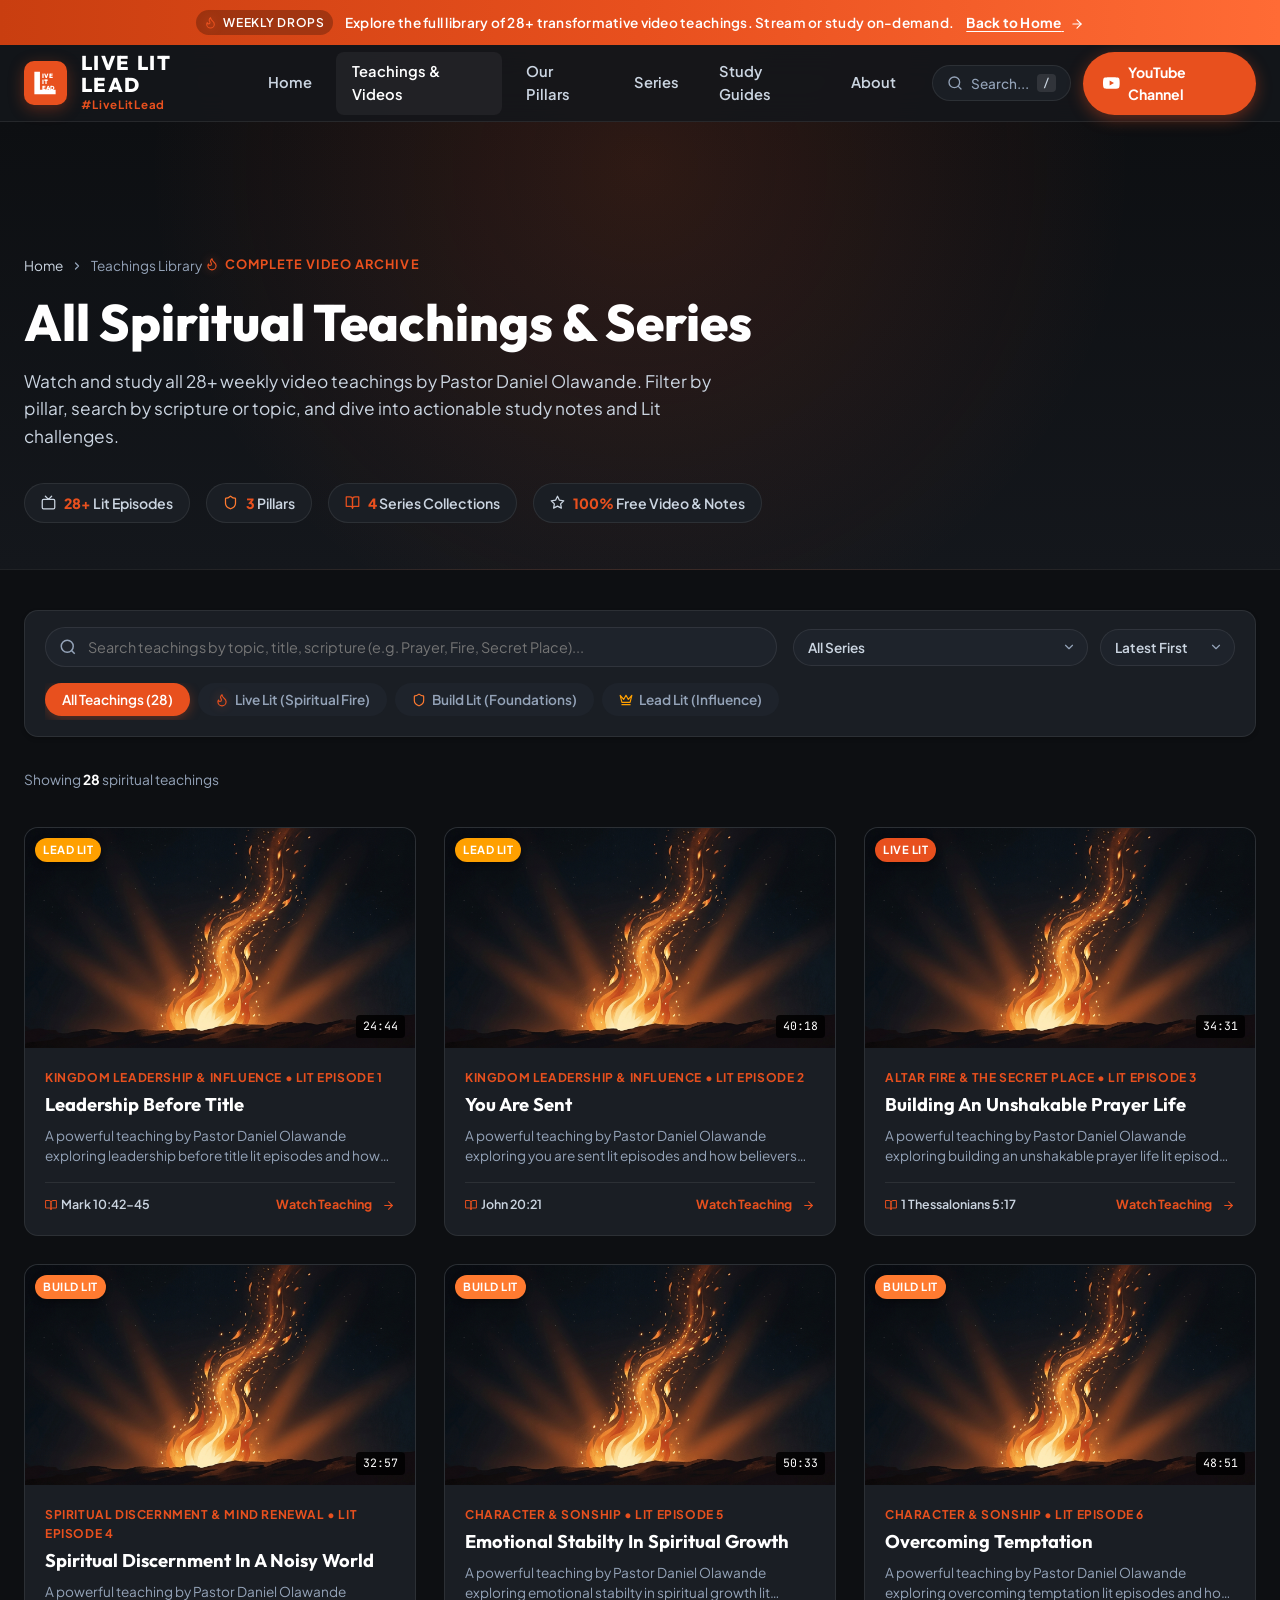
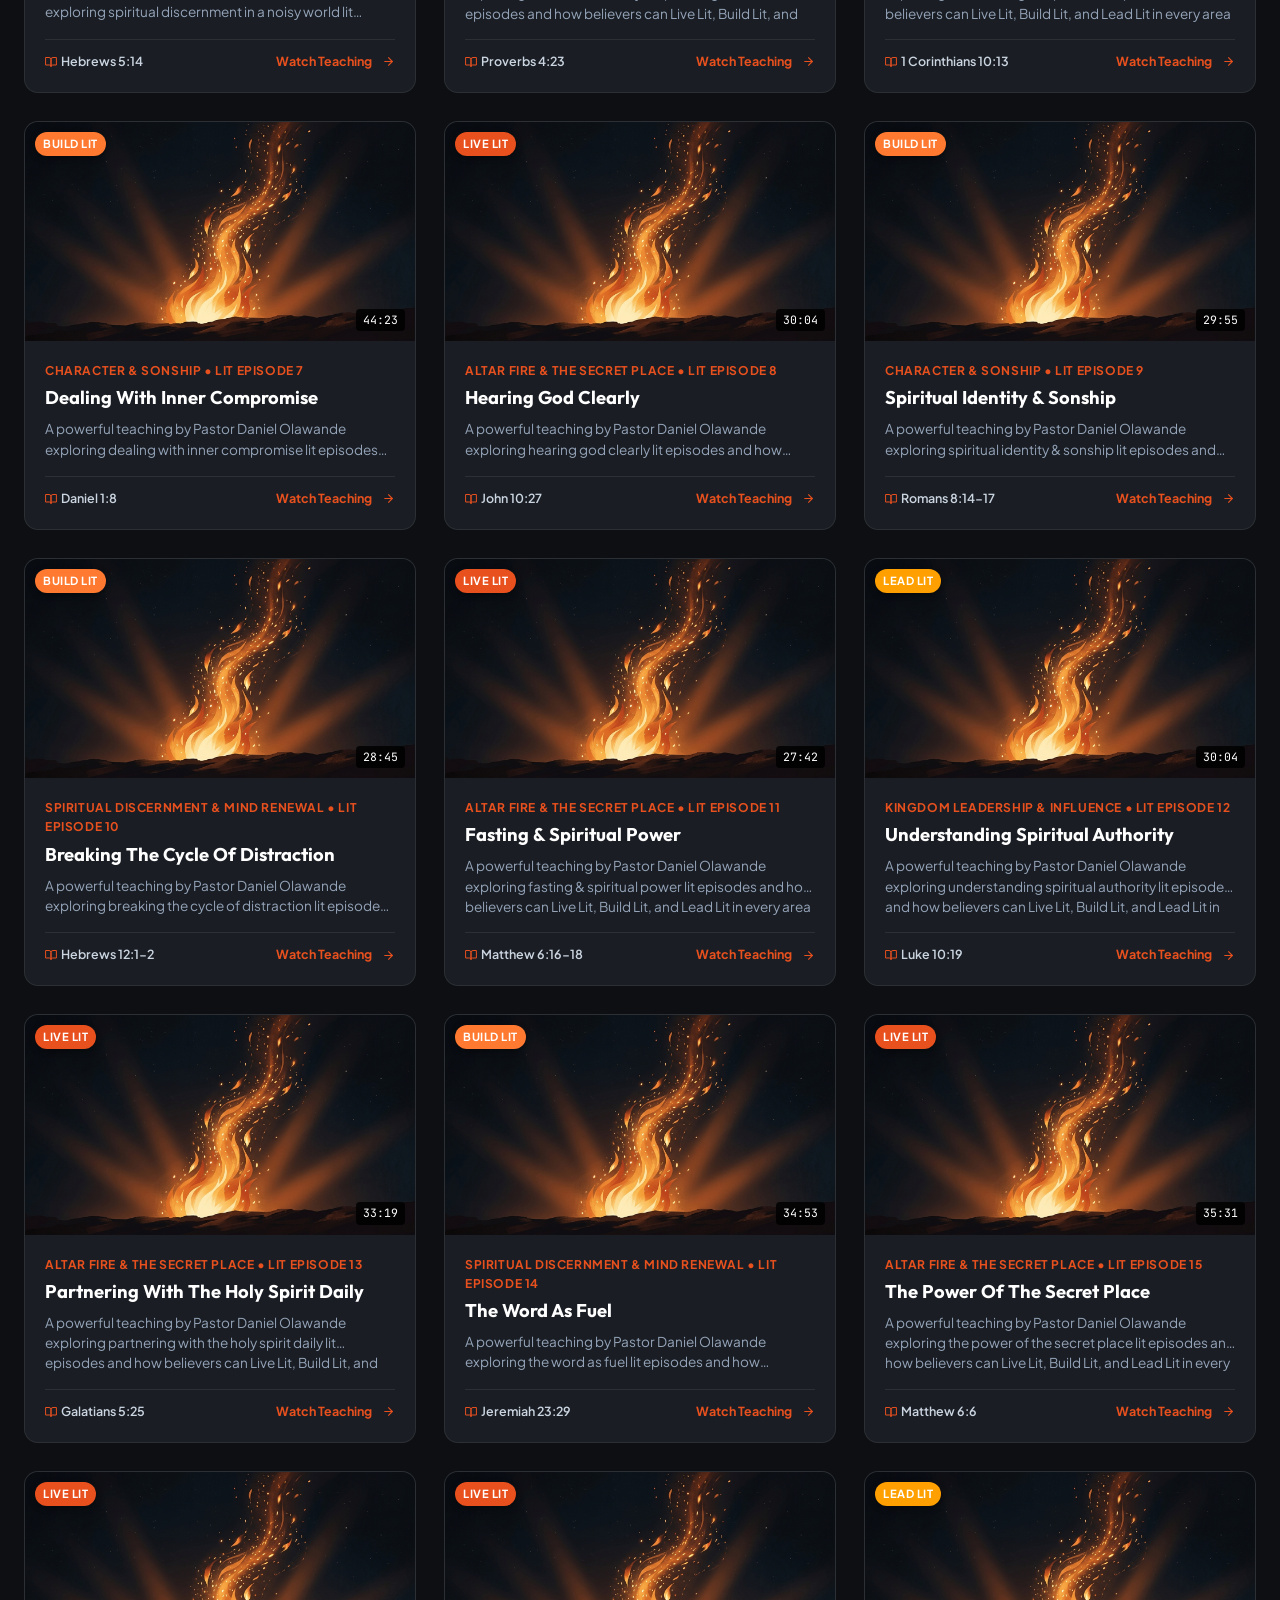
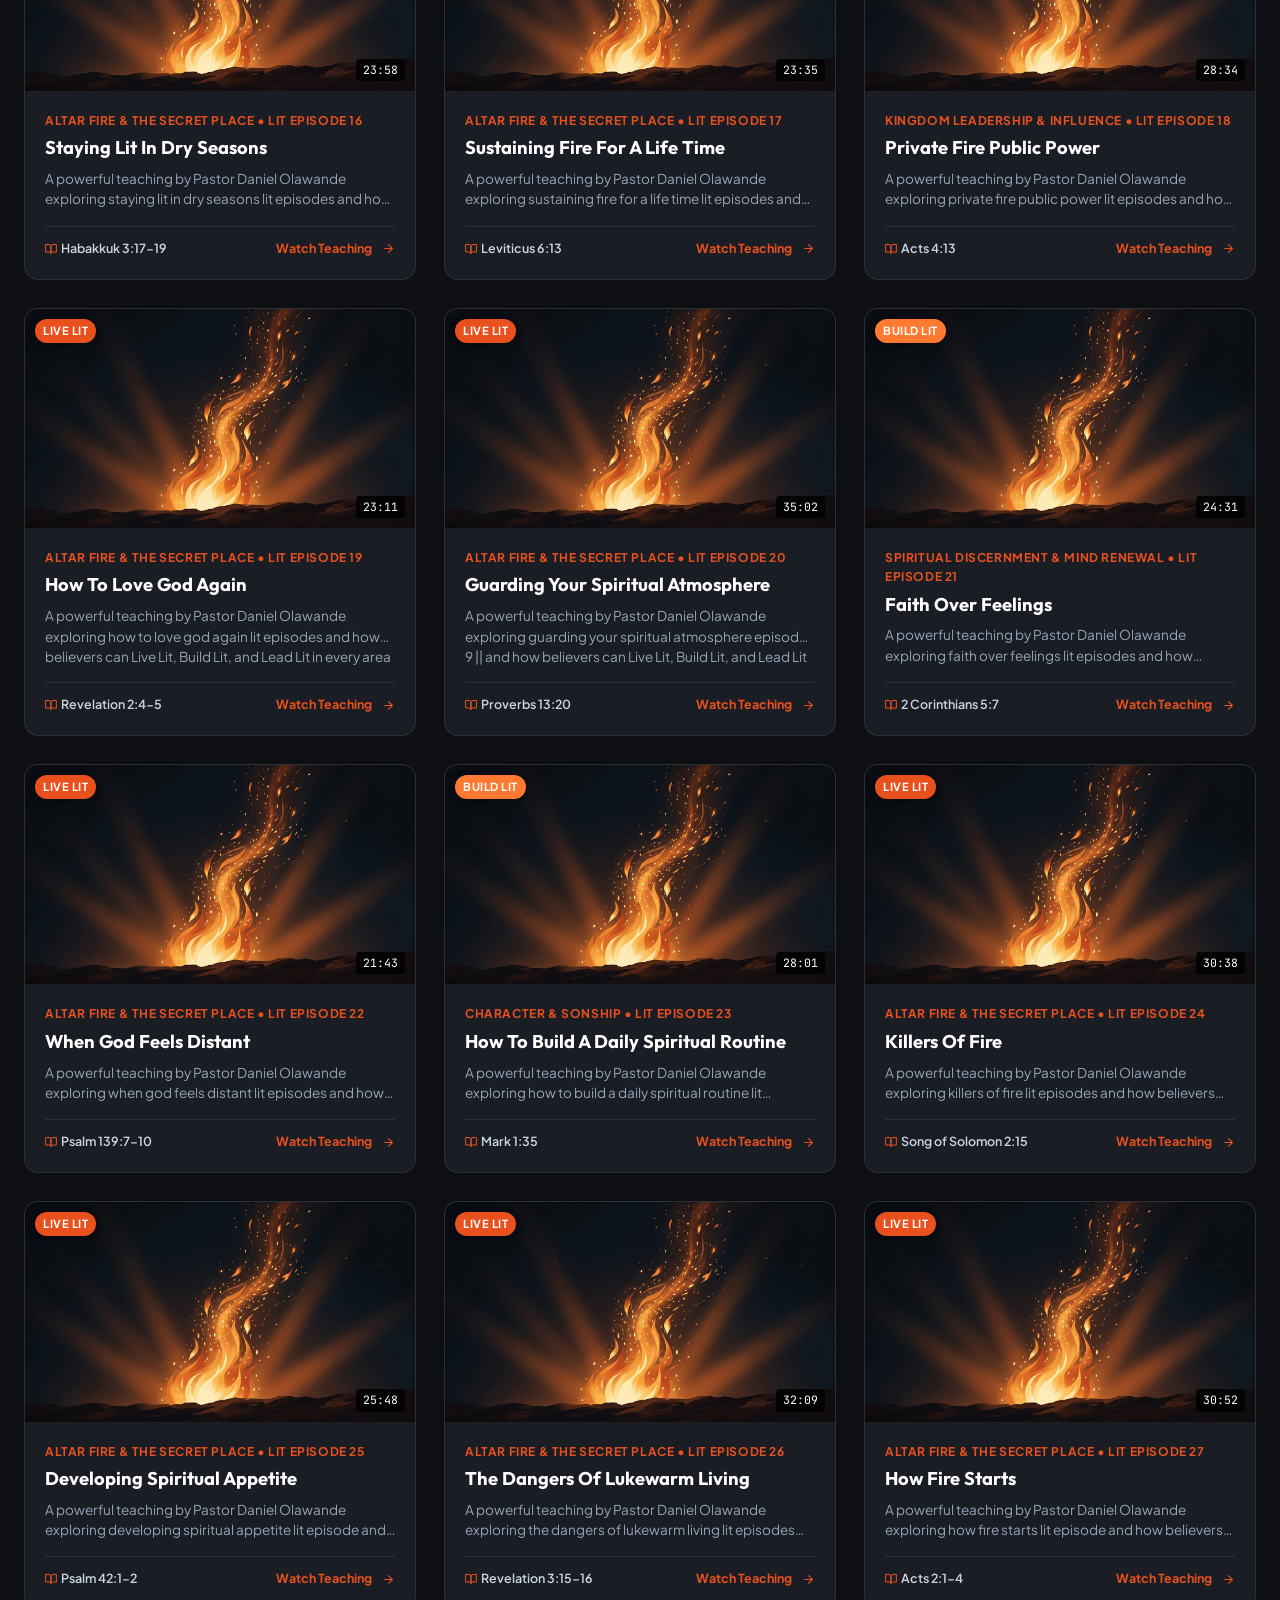
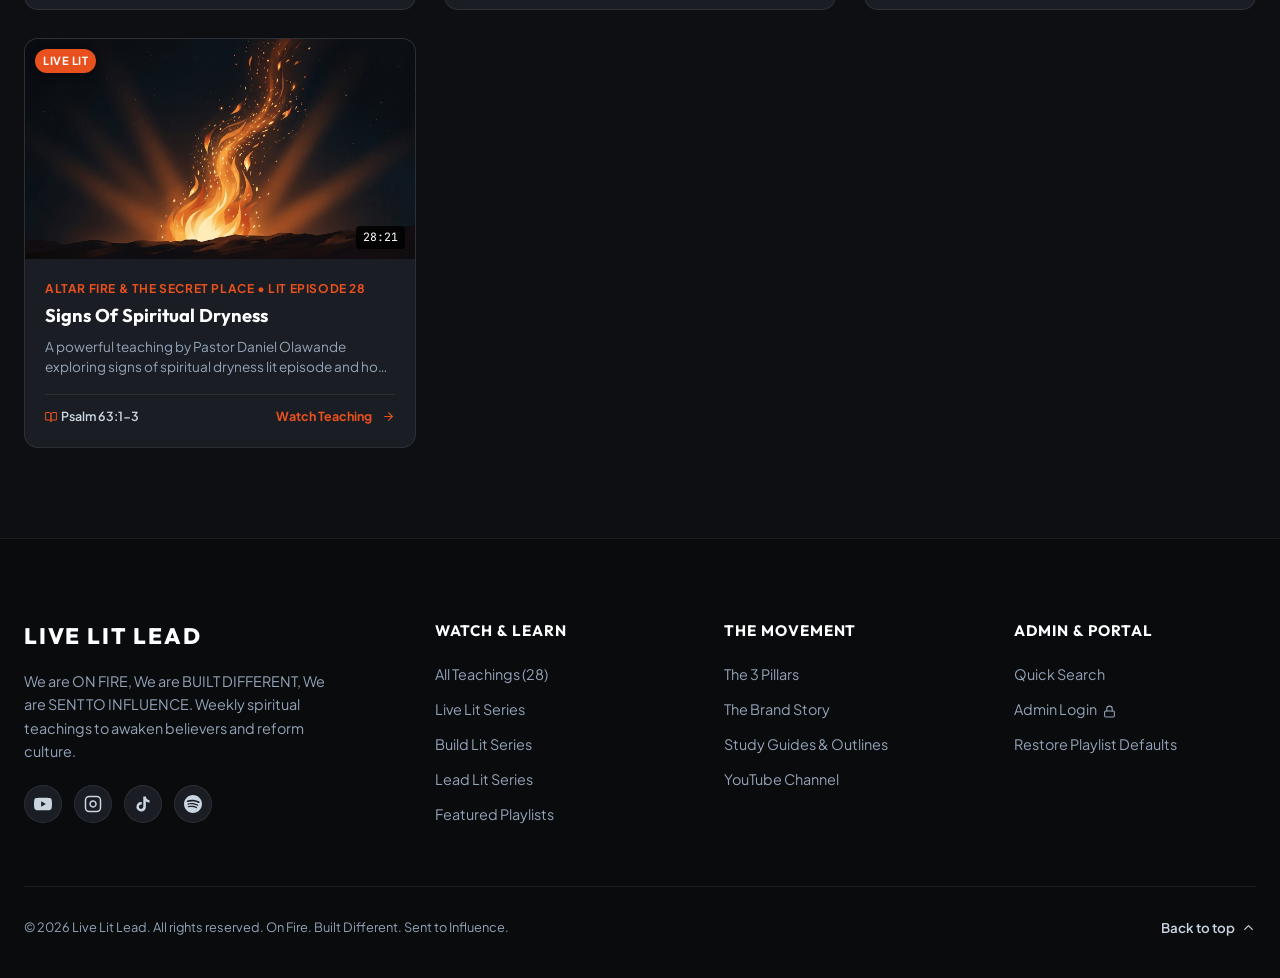
==== commit 764b2511: "Fix header and footer markup in videos.html to match homepage design system" ====
--- a/videos.html
+++ b/videos.html
@@ -29,41 +29,44 @@
     href="https://fonts.googleapis.com/css2?family=JetBrains+Mono:wght@400;600&family=Outfit:wght@400;500;600;700;800;900&family=Plus+Jakarta+Sans:wght@300;400;500;600;700;800&display=swap"
     rel="stylesheet">
 
-  <!-- Main Stylesheet -->
+  <!-- Stylesheet -->
   <link rel="stylesheet" href="css/style.css">
 </head>
 
 <body data-page="videos">
 
-  <!-- ==========================================================================
-       TOP ANNOUNCEMENT BAR (Global Notification)
-       ========================================================================== -->
-  <div class="announcement-bar" role="region" aria-label="Announcement">
-    <div class="container announcement-inner">
-      <div class="announcement-left">
-        <span class="badge-fire">
-          <svg class="icon icon-fire" width="13" height="13" viewBox="0 0 24 24" fill="none" stroke="currentColor" stroke-width="2" stroke-linecap="round" stroke-linejoin="round" aria-hidden="true"><path d="M8.5 14.5A2.5 2.5 0 0 0 11 12c0-1.38-.5-2-1-3-1.072-2.143-.224-4.054 2-6 .5 2.5 2 4.9 4 6.5 2 1.6 3 3.5 3 5.5a7 7 0 1 1-14 0c0-1.153.433-2.294 1-3a2.5 2.5 0 0 0 2.5 2.5z"/></svg>
-          <span>WEEKLY DROPS</span>
-        </span>
-        <span class="announcement-text">Explore the full library of 28+ transformative video teachings</span>
-      </div>
+  <!-- Top Announcement Bar -->
+  <div class="announcement-bar">
+    <div class="announcement-inner">
+      <span class="badge-fire">
+        <svg class="icon icon-fire" width="13" height="13" viewBox="0 0 24 24" fill="none" stroke="currentColor" stroke-width="2" stroke-linecap="round" stroke-linejoin="round" aria-hidden="true"><path d="M8.5 14.5A2.5 2.5 0 0 0 11 12c0-1.38-.5-2-1-3-1.072-2.143-.224-4.054 2-6 .5 2.5 2 4.9 4 6.5 2 1.6 3 3.5 3 5.5a7 7 0 1 1-14 0c0-1.153.433-2.294 1-3a2.5 2.5 0 0 0 2.5 2.5z"/></svg>
+        <span>Weekly Drops</span>
+      </span>
+      <span class="announcement-text">Explore the full library of 28+ transformative video teachings. Stream or study on-demand.</span>
       <a href="index.html" class="announcement-link">
         <span>Back to Home</span>
-        <svg class="icon icon-right" width="13" height="13" viewBox="0 0 24 24" fill="none" stroke="currentColor" stroke-width="2" stroke-linecap="round" stroke-linejoin="round" aria-hidden="true"><path d="M5 12h14"/><path d="m12 5 7 7-7 7"/></svg>
+        <svg class="icon icon-right" width="14" height="14" viewBox="0 0 24 24" fill="none" stroke="currentColor" stroke-width="2" stroke-linecap="round" stroke-linejoin="round" aria-hidden="true"><path d="M5 12h14"/><path d="m12 5 7 7-7 7"/></svg>
       </a>
     </div>
   </div>
 
-  <!-- ==========================================================================
-       STICKY GLOBAL HEADER
-       ========================================================================== -->
+  <!-- Main Sticky Header (BibleProject Style) -->
   <header class="site-header" id="siteHeader">
     <div class="container header-inner">
 
       <!-- Brand Logo -->
-      <a href="index.html" class="brand-logo" aria-label="Live Lit Lead Home">
-        <div class="brand-icon-wrap">
-          <img src="media/logo1.PNG" alt="Live Lit Lead Logo" class="brand-icon">
+      <a href="index.html" class="brand-link" aria-label="Live Lit Lead Home">
+        <div class="brand-icon">
+          <!-- Monogram vector emblem matching media/logo1.PNG -->
+          <svg viewBox="0 0 100 100" fill="none" xmlns="http://www.w3.org/2000/svg">
+            <path d="M12 10 H32 V74 H88 V90 H12 Z" fill="white" />
+            <text x="38" y="32" fill="white" font-family="'Outfit', sans-serif" font-weight="900" font-size="22"
+              letter-spacing="1">IVE</text>
+            <text x="38" y="54" fill="white" font-family="'Outfit', sans-serif" font-weight="900" font-size="22"
+              letter-spacing="1">IT</text>
+            <text x="38" y="74" fill="white" font-family="'Outfit', sans-serif" font-weight="900" font-size="21"
+              letter-spacing="0.5">EAD</text>
+          </svg>
         </div>
         <div class="brand-text">
           <span class="brand-title">LIVE LIT LEAD</span>
@@ -73,7 +76,7 @@
 
       <!-- Desktop Navigation Menu -->
       <nav class="desktop-nav" aria-label="Main Navigation">
-        <ul class="nav-list">
+        <ul class="nav-menu">
           <li><a href="index.html" class="nav-link">Home</a></li>
           <li><a href="videos.html" class="nav-link active">Teachings &amp; Videos</a></li>
           <li><a href="index.html#pillars" class="nav-link">Our Pillars</a></li>
@@ -96,7 +99,7 @@
           <kbd>/</kbd>
         </button>
 
-        <!-- Admin Controls Container -->
+        <!-- Admin Controls Container (Hidden for regular public, visible ONLY for authenticated Admin) -->
         <div class="admin-header-controls" id="adminHeaderControls" style="display: none;">
           <button class="btn-add-video" id="btnAdminAddVideo" title="Admin: Add a new YouTube Teaching">
             <svg width="15" height="15" viewBox="0 0 24 24" fill="none" stroke="currentColor" stroke-width="2.5"
@@ -232,7 +235,7 @@
   </section>
 
   <!-- ==========================================================================
-       THE SIGNATURE VIDEO EXPLORER (Full Archive: All Videos)
+       THE SIGNATURE VIDEO EXPLORER (Full Archive: All 28+ Videos)
        ========================================================================== -->
   <section class="videos-section" id="videos" style="padding-top: 40px;">
     <div class="container">
@@ -329,336 +332,42 @@
   </section>
 
   <!-- ==========================================================================
-       THE SIGNATURE IN-WEBSITE CINEMA THEATER MODAL
-       ========================================================================== -->
-  <dialog class="video-cinema-modal" id="videoModal" aria-label="Teaching Video Player">
-    <div class="modal-dialog-content">
-
-      <!-- Modal Close Button -->
-      <button class="modal-close-btn" id="btnCloseModal" aria-label="Close Video Player">
-        <svg width="22" height="22" viewBox="0 0 24 24" fill="none" stroke="currentColor" stroke-width="2.5">
-          <line x1="18" y1="6" x2="6" y2="18"></line>
-          <line x1="6" y1="6" x2="18" y2="18"></line>
-        </svg>
-      </button>
-
-      <!-- Video Player Frame Area -->
-      <div class="modal-player-viewport">
-        <div class="player-iframe-container">
-          <iframe id="modalYoutubeIframe" src="" title="Teaching Video Player" frameborder="0"
-            allow="accelerometer; autoplay; clipboard-write; encrypted-media; gyroscope; picture-in-picture; web-share"
-            allowfullscreen></iframe>
-        </div>
-      </div>
-
-      <!-- Interactive Teaching Companion Area -->
-      <div class="modal-companion-viewport">
-
-        <!-- Top Overview Header -->
-        <div class="modal-meta-header">
-          <div class="modal-badge-row">
-            <span class="modal-pillar-chip" id="modalPillarChip">Live Lit</span>
-            <span class="modal-series-name" id="modalSeriesName">Altar Fire &amp; The Secret Place</span>
-          </div>
-          <h2 class="modal-video-title" id="modalVideoTitle">Loading Teaching...</h2>
-          <div class="modal-info-stats">
-            <span id="modalVideoDate">Episode</span>
-            <span>•</span>
-            <span id="modalVideoDuration">Duration</span>
-            <span>•</span>
-            <span class="scripture-badge" id="modalVideoScripture">
-              <svg class="icon icon-book" width="13" height="13" viewBox="0 0 24 24" fill="none" stroke="currentColor" stroke-width="2" stroke-linecap="round" stroke-linejoin="round" aria-hidden="true"><path d="M2 3h6a4 4 0 0 1 4 4v14a3 3 0 0 0-3-3H2z"/><path d="M22 3h-6a4 4 0 0 0-4 4v14a3 3 0 0 1 3-3h7z"/></svg>
-              <span>Scripture</span>
-            </span>
-          </div>
-          <div class="modal-action-bar">
-            <a href="#" target="_blank" rel="noopener noreferrer" class="btn-modal-yt" id="modalYtLink">
-              <span>Watch on YouTube</span>
-              <svg class="icon" width="14" height="14" viewBox="0 0 24 24" fill="none" stroke="currentColor" stroke-width="2" stroke-linecap="round" stroke-linejoin="round" aria-hidden="true"><path d="M15 3h6v6"/><path d="M10 14 21 3"/><path d="M18 13v6a2 2 0 0 1-2 2H5a2 2 0 0 1-2-2V8a2 2 0 0 1 2-2h6"/></svg>
-            </a>
-            <button class="btn-modal-share" id="btnShareVideo">
-              <svg width="15" height="15" viewBox="0 0 24 24" fill="none" stroke="currentColor" stroke-width="2">
-                <circle cx="18" cy="5" r="3" />
-                <circle cx="6" cy="12" r="3" />
-                <circle cx="18" cy="19" r="3" />
-                <line x1="8.59" y1="13.51" x2="15.42" y2="17.49" />
-                <line x1="15.41" y1="6.51" x2="8.59" y2="10.49" />
-              </svg>
-              <span>Share Link</span>
-            </button>
-          </div>
-        </div>
-
-        <!-- Tabbed Companion Content -->
-        <div class="modal-tabs-nav">
-          <button class="modal-tab-btn active" id="tabBtnNotes" data-target-tab="notes">
-            <svg class="icon icon-book" width="15" height="15" viewBox="0 0 24 24" fill="none" stroke="currentColor" stroke-width="2" stroke-linecap="round" stroke-linejoin="round" aria-hidden="true"><path d="M2 3h6a4 4 0 0 1 4 4v14a3 3 0 0 0-3-3H2z"/><path d="M22 3h-6a4 4 0 0 0-4 4v14a3 3 0 0 1 3-3h7z"/></svg>
-            <span>Core Study Guide</span>
-          </button>
-          <button class="modal-tab-btn" id="tabBtnPlaylist" data-target-tab="playlist">
-            <svg class="icon" width="15" height="15" viewBox="0 0 24 24" fill="none" stroke="currentColor" stroke-width="2" stroke-linecap="round" stroke-linejoin="round" aria-hidden="true"><rect width="20" height="15" x="2" y="7" rx="2" ry="2"/><polyline points="17 2 12 7 7 2"/></svg>
-            <span>Series Playlist</span>
-          </button>
-        </div>
-
-        <div class="modal-body-content">
-
-          <!-- Tab 1: Integrated Notes & Scriptures -->
-          <div class="tab-panel active" id="tabPanelNotes">
-            <div class="teaching-overview-box">
-              <h4>Teaching Summary</h4>
-              <p id="modalVideoDesc">Description here...</p>
-            </div>
-
-            <div class="key-takeaways-section">
-              <h4>
-                <svg width="18" height="18" viewBox="0 0 24 24" fill="none" stroke="currentColor" stroke-width="2">
-                  <polyline points="9 11 12 14 22 4"></polyline>
-                  <path d="M21 12v7a2 2 0 0 1-2 2H5a2 2 0 0 1-2-2V5a2 2 0 0 1 2-2h11"></path>
-                </svg>
-                Core Transformational Takeaways
-              </h4>
-              <ul class="takeaways-list" id="modalTakeawaysList">
-                <!-- Dynamically rendered -->
-              </ul>
-            </div>
-
-            <div class="scripture-anchors-section">
-              <h4>
-                <svg class="icon icon-book" width="17" height="17" viewBox="0 0 24 24" fill="none" stroke="currentColor" stroke-width="2" stroke-linecap="round" stroke-linejoin="round" aria-hidden="true"><path d="M2 3h6a4 4 0 0 1 4 4v14a3 3 0 0 0-3-3H2z"/><path d="M22 3h-6a4 4 0 0 0-4 4v14a3 3 0 0 1 3-3h7z"/></svg>
-                Scripture Anchors &amp; Passages
-              </h4>
-              <div class="scriptures-container" id="modalScripturesContainer">
-                <!-- Dynamically rendered -->
-              </div>
-            </div>
-
-            <div class="challenge-box">
-              <div class="challenge-header">
-                <svg class="icon icon-fire" width="18" height="18" viewBox="0 0 24 24" fill="none" stroke="currentColor" stroke-width="2" stroke-linecap="round" stroke-linejoin="round" aria-hidden="true"><path d="M8.5 14.5A2.5 2.5 0 0 0 11 12c0-1.38-.5-2-1-3-1.072-2.143-.224-4.054 2-6 .5 2.5 2 4.9 4 6.5 2 1.6 3 3.5 3 5.5a7 7 0 1 1-14 0c0-1.153.433-2.294 1-3a2.5 2.5 0 0 0 2.5 2.5z"/></svg>
-                <span>THIS WEEK'S LIT CHALLENGE</span>
-              </div>
-              <p id="modalChallengeText">Challenge...</p>
-            </div>
-          </div>
-
-          <!-- Tab 2: Series Playlist -->
-          <div class="tab-panel" id="tabPanelPlaylist">
-            <div class="playlist-header">
-              <span id="playlistCount">Episodes in this Collection</span>
-            </div>
-            <div class="playlist-items-list" id="modalPlaylistContainer">
-              <!-- Dynamically populated -->
-            </div>
-          </div>
-
-        </div>
-
-      </div>
-
-    </div>
-  </dialog>
-
-  <!-- ==========================================================================
-       QUICK SEARCH MODAL (Triggered by / or Ctrl+K or Search Button)
-       ========================================================================== -->
-  <dialog class="search-modal" id="searchModal" aria-label="Search Video Teachings">
-    <div class="search-modal-content">
-      <div class="search-modal-header">
-        <svg width="20" height="20" viewBox="0 0 24 24" fill="none" stroke="currentColor" stroke-width="2">
-          <circle cx="11" cy="11" r="8"></circle>
-          <line x1="21" y1="21" x2="16.65" y2="16.65"></line>
-        </svg>
-        <input type="text" id="modalSearchInput" class="modal-search-input"
-          placeholder="Type to search all 28 teachings by topic, scripture, series...">
-        <button class="search-modal-close" id="btnCloseSearchModal" aria-label="Close search">
-          <svg class="icon icon-close" width="16" height="16" viewBox="0 0 24 24" fill="none" stroke="currentColor" stroke-width="2.5" stroke-linecap="round" stroke-linejoin="round" aria-hidden="true"><path d="M18 6 6 18"/><path d="m6 6 12 12"/></svg>
-        </button>
-      </div>
-      <div class="modal-search-results" id="modalSearchResults">
-        <!-- Rendered results -->
-      </div>
-    </div>
-  </dialog>
-
-  <!-- ==========================================================================
-       ADMIN PASSCODE LOGIN MODAL (Protected with 777 or lit777)
-       ========================================================================== -->
-  <dialog class="admin-modal" id="adminLoginModal" aria-label="Admin Access Portal">
-    <div class="admin-modal-content">
-      <div class="admin-modal-header">
-        <div class="admin-shield-icon">
-          <svg width="28" height="28" viewBox="0 0 24 24" fill="none" stroke="currentColor" stroke-width="2">
-            <rect width="18" height="11" x="3" y="11" rx="2" ry="2" />
-            <path d="M7 11V7a5 5 0 0 1 10 0v4" />
-          </svg>
-        </div>
-        <h3 class="admin-modal-title">Live Lit Lead • Admin Portal</h3>
-        <p class="admin-modal-subtitle">Enter administrator passcode to add new YouTube teachings.</p>
-        <button class="modal-close-icon" id="btnCloseAdminLoginModal" aria-label="Close modal">
-          <svg width="18" height="18" viewBox="0 0 24 24" fill="none" stroke="currentColor" stroke-width="2.5">
-            <line x1="18" y1="6" x2="6" y2="18"></line>
-            <line x1="6" y1="6" x2="18" y2="18"></line>
-          </svg>
-        </button>
-      </div>
-      <form class="admin-form" id="adminLoginForm">
-        <div class="form-group">
-          <label for="adminPasscodeInput">Admin Passcode</label>
-          <input type="password" id="adminPasscodeInput" class="form-input" placeholder="Enter passcode (e.g. 777)"
-            required autocomplete="current-password">
-        </div>
-        <div class="form-actions">
-          <button type="button" class="btn-cancel" id="btnCancelAdminLogin">Cancel</button>
-          <button type="submit" class="btn-submit">Authenticate</button>
-        </div>
-      </form>
-    </div>
-  </dialog>
-
-  <!-- ==========================================================================
-       ADMIN ADD VIDEO MODAL
-       ========================================================================== -->
-  <dialog class="admin-modal modal-wide" id="addVideoModal" aria-label="Add New YouTube Teaching">
-    <div class="admin-modal-content">
-      <div class="admin-modal-header">
-        <div class="admin-shield-icon" style="background: rgba(232, 80, 30, 0.15); color: var(--brand-orange);">
-          <svg width="26" height="26" viewBox="0 0 24 24" fill="none" stroke="currentColor" stroke-width="2">
-            <path
-              d="m22 8-6 4 6 4V8Z" />
-            <rect width="14" height="12" x="2" y="6" rx="2" />
-          </svg>
-        </div>
-        <h3 class="admin-modal-title">Add YouTube Teaching</h3>
-        <p class="admin-modal-subtitle">Paste a YouTube URL to automatically fetch its thumbnail and configure teaching notes.</p>
-        <button class="modal-close-icon" id="btnCloseAddModal" aria-label="Close modal">
-          <svg width="18" height="18" viewBox="0 0 24 24" fill="none" stroke="currentColor" stroke-width="2.5">
-            <line x1="18" y1="6" x2="6" y2="18"></line>
-            <line x1="6" y1="6" x2="18" y2="18"></line>
-          </svg>
-        </button>
-      </div>
-      <form class="admin-form" id="addVideoForm">
-        <div class="form-grid">
-          <div class="form-group full-width">
-            <label for="inputYtUrl">YouTube Video URL or Video ID *</label>
-            <input type="text" id="inputYtUrl" class="form-input"
-              placeholder="https://www.youtube.com/watch?v=... or Video ID" required>
-            <span class="field-hint">Supports full youtube.com/watch?v=, youtu.be/, or 11-character video IDs.</span>
-          </div>
-
-          <div class="form-group full-width">
-            <label>Thumbnail Auto-Preview</label>
-            <div class="thumb-preview-box" id="thumbPreviewBox">
-              <img id="previewThumbImg" src="" alt="Thumbnail preview" style="display: none;">
-              <span id="previewPlaceholderText" style="color: var(--text-muted); font-size: 0.85rem;">Enter a valid YouTube URL to preview the HD thumbnail</span>
-            </div>
-          </div>
-
-          <div class="form-group full-width">
-            <label for="inputVideoTitle">Teaching Title *</label>
-            <input type="text" id="inputVideoTitle" class="form-input" placeholder="e.g. The Mystery of the Inner Altar" required>
-          </div>
-
-          <div class="form-group">
-            <label for="selectPillar">Pillar Category *</label>
-            <select id="selectPillar" class="form-select" required>
-              <option value="live-lit">Live Lit (Spiritual Fire)</option>
-              <option value="build-lit">Build Lit (Foundations &amp; Discipleship)</option>
-              <option value="lead-lit">Lead Lit (Marketplace Leadership)</option>
-            </select>
-          </div>
-
-          <div class="form-group">
-            <label for="selectSeries">Series / Collection</label>
-            <input type="text" id="selectSeries" class="form-input" list="seriesList" placeholder="e.g. Altar Fire & The Secret Place">
-            <datalist id="seriesList">
-              <option value="Altar Fire & The Secret Place">
-              <option value="Kingdom Leadership & Influence">
-              <option value="Character & Sonship">
-              <option value="Spiritual Discernment & Mind Renewal">
-            </datalist>
-          </div>
-
-          <div class="form-group">
-            <label for="inputScripture">Anchor Scripture Ref</label>
-            <input type="text" id="inputScripture" class="form-input" placeholder="e.g. Leviticus 6:12-13">
-          </div>
-
-          <div class="form-group">
-            <label for="inputDuration">Estimated Duration</label>
-            <input type="text" id="inputDuration" class="form-input" placeholder="e.g. 35:20">
-          </div>
-
-          <div class="form-group full-width">
-            <label for="inputDesc">Teaching Summary / Description *</label>
-            <textarea id="inputDesc" class="form-textarea" rows="3"
-              placeholder="Summarize the core biblical insights of this teaching..." required></textarea>
-          </div>
-
-          <div class="form-group full-width">
-            <label for="inputTakeaways">Key Takeaways (one per line)</label>
-            <textarea id="inputTakeaways" class="form-textarea" rows="3"
-              placeholder="Fire requires continuous wood of obedience&#10;Solitude precedes public spiritual power&#10;Prayer without holiness is noise"></textarea>
-          </div>
-
-          <div class="form-group full-width">
-            <label for="inputChallenge">Weekly Lit Challenge</label>
-            <input type="text" id="inputChallenge" class="form-input"
-              placeholder="e.g. Spend 30 uninterrupted minutes at your secret place altar every morning.">
-          </div>
-        </div>
-
-        <div class="form-actions">
-          <button type="button" class="btn-cancel" id="btnCancelAddModal">Cancel</button>
-          <button type="submit" class="btn-submit">Publish Video Teaching</button>
-        </div>
-      </form>
-    </div>
-  </dialog>
-
-  <!-- ==========================================================================
-       TOAST NOTIFICATION CONTAINER
-       ========================================================================== -->
-  <div class="toast-container" id="toastContainer" aria-live="polite"></div>
-
-  <!-- ==========================================================================
-       GLOBAL FOOTER
+       MEGA FOOTER (Exact Match with index.html)
        ========================================================================== -->
   <footer class="site-footer">
     <div class="container">
-      <div class="footer-top-grid">
-
-        <div class="footer-brand-col">
-          <a href="index.html" class="brand-logo footer-logo">
-            <div class="brand-icon-wrap">
-              <img src="media/logo1.PNG" alt="Live Lit Lead" class="brand-icon">
-            </div>
-            <div class="brand-text">
-              <span class="brand-title">LIVE LIT LEAD</span>
-              <span class="brand-tag">#LiveLitLead</span>
-            </div>
-          </a>
-          <p class="footer-manifesto">
-            We are on fire. We are built different. We are sent to influence. A weekly biblical teaching movement
-            equipping young believers and leaders to carry spiritual fire into culture and the marketplace.
+
+      <div class="footer-top">
+
+        <div class="footer-brand">
+          <div class="footer-brand-title">LIVE LIT LEAD</div>
+          <p class="footer-tagline">
+            We are ON FIRE, We are BUILT DIFFERENT, We are SENT TO INFLUENCE. Weekly spiritual teachings to awaken
+            believers and reform culture.
           </p>
-          <div class="footer-social-links">
+          <div class="social-links">
             <a href="https://www.youtube.com/watch?v=moUvlAkEhxg&list=PL0zut06BhfP_9r3hhY8JXAyug6ENy9IFE"
-              target="_blank" rel="noopener noreferrer" aria-label="YouTube Channel">
+              target="_blank" rel="noopener noreferrer" class="social-btn" title="YouTube Channel">
               <svg width="18" height="18" viewBox="0 0 24 24" fill="currentColor">
                 <path
                   d="M23.498 6.186a3.016 3.016 0 0 0-2.122-2.136C19.505 3.545 12 3.545 12 3.545s-7.505 0-9.377.505A3.017 3.017 0 0 0 .502 6.186C0 8.07 0 12 0 12s0 3.93.502 5.814a3.016 3.016 0 0 0 2.122 2.136c1.871.505 9.376.505 9.376.505s7.505 0 9.377-.505a3.015 3.015 0 0 0 2.122-2.136C24 15.93 24 12 24 12s0-3.93-.502-5.814zM9.545 15.568V8.432L15.818 12l-6.273 3.568z" />
               </svg>
             </a>
-            <a href="https://instagram.com" target="_blank" rel="noopener noreferrer" aria-label="Instagram">
+            <a href="https://instagram.com" target="_blank" rel="noopener noreferrer" class="social-btn"
+              title="Instagram">
               <svg width="18" height="18" viewBox="0 0 24 24" fill="none" stroke="currentColor" stroke-width="2">
-                <rect width="20" height="20" x="2" y="2" rx="5" ry="5" />
-                <path d="M16 11.37A4 4 0 1 1 12.63 8 4 4 0 0 1 16 11.37z" />
-                <line x1="17.5" y1="6.5" x2="17.51" y2="6.5" />
+                <rect x="2" y="2" width="20" height="20" rx="5" ry="5"></rect>
+                <path d="M16 11.37A4 4 0 1 1 12.63 8 4 4 0 0 1 16 11.37z"></path>
+                <line x1="17.5" y1="6.5" x2="17.51" y2="6.5"></line>
               </svg>
             </a>
-            <a href="https://spotify.com" target="_blank" rel="noopener noreferrer" aria-label="Spotify Podcast">
+            <a href="https://tiktok.com" target="_blank" rel="noopener noreferrer" class="social-btn" title="TikTok">
+              <svg width="18" height="18" viewBox="0 0 24 24" fill="currentColor">
+                <path
+                  d="M19.59 6.69a4.83 4.83 0 0 1-3.77-4.25V2h-3.45v13.67a2.89 2.89 0 0 1-5.2 1.74 2.89 2.89 0 0 1 2.31-4.64 2.93 2.93 0 0 1 .88.13V9.4a6.84 6.84 0 0 0-1-.05A6.33 6.33 0 0 0 5 20.1a6.34 6.34 0 0 0 10.86-4.43v-7a8.16 8.16 0 0 0 4.77 1.52v-3.4a4.85 4.85 0 0 1-1.04-.1z" />
+              </svg>
+            </a>
+            <a href="https://spotify.com" target="_blank" rel="noopener noreferrer" class="social-btn" title="Podcast">
               <svg width="18" height="18" viewBox="0 0 24 24" fill="currentColor">
                 <path
                   d="M12 0C5.4 0 0 5.4 0 12s5.4 12 12 12 12-5.4 12-12S18.66 0 12 0zm5.521 17.34c-.24.359-.66.48-1.021.24-2.82-1.74-6.36-2.101-10.561-1.141-.418.122-.779-.179-.899-.539-.12-.421.18-.78.54-.9 4.56-1.021 8.52-.6 11.64 1.32.42.18.479.659.301 1.02zm1.44-3.3c-.301.42-.841.6-1.262.3-3.239-1.98-8.159-2.58-11.939-1.38-.479.12-1.02-.12-1.14-.6-.12-.48.12-1.021.6-1.141C9.6 9.9 15 10.561 18.72 12.84c.361.181.54.78.241 1.2zm.12-3.36C15.24 8.4 8.82 8.16 5.16 9.301c-.6.179-1.2-.181-1.38-.721-.18-.601.18-1.2.72-1.381 4.26-1.26 11.28-1.02 15.721 1.621.539.3.719 1.02.419 1.56-.299.421-1.02.599-1.559.3z" />
@@ -692,7 +401,7 @@
         <div class="footer-col">
           <h4>Admin &amp; Portal</h4>
           <ul class="footer-nav-list">
-            <li><a href="index.html#newsletter">Subscribe to Drops</a></li>
+            <li><a href="javascript:void(0)" onclick="openSearchModal()">Quick Search</a></li>
             <li><a href="javascript:void(0)" id="btnOpenAdminLogin">
               <span>Admin Login</span>
               <svg class="icon icon-lock" width="13" height="13" viewBox="0 0 24 24" fill="none" stroke="currentColor" stroke-width="2" stroke-linecap="round" stroke-linejoin="round" style="margin-left: 4px;" aria-hidden="true"><rect width="18" height="11" x="3" y="11" rx="2" ry="2"/><path d="M7 11V7a5 5 0 0 1 10 0v4"/></svg>
@@ -704,22 +413,287 @@
       </div>
 
       <div class="footer-bottom">
-        <p class="copyright">
-          &copy; 2026 <strong>LIVE LIT LEAD</strong>. All rights reserved. Teachings by Pastor Daniel Olawande.
-        </p>
-        <div class="footer-bottom-links">
-          <span>We are on fire. Built different. Sent to influence.</span>
-          <button class="btn-back-to-top" id="btnBackToTop" title="Back to top" aria-label="Back to top">
-            <svg class="icon icon-arrow-up" width="16" height="16" viewBox="0 0 24 24" fill="none" stroke="currentColor" stroke-width="2.5" stroke-linecap="round" stroke-linejoin="round" aria-hidden="true"><path d="m18 15-6-6-6 6"/></svg>
+        <div>&copy; 2026 Live Lit Lead. All rights reserved. On Fire. Built Different. Sent to Influence.</div>
+        <button class="back-to-top" id="btnBackToTop" title="Back to top" aria-label="Back to top">
+          <span>Back to top</span>
+          <svg class="icon icon-arrow-up" width="15" height="15" viewBox="0 0 24 24" fill="none" stroke="currentColor" stroke-width="2.5" stroke-linecap="round" stroke-linejoin="round" aria-hidden="true"><path d="m18 15-6-6-6 6"/></svg>
+        </button>
+      </div>
+
+    </div>
+  </footer>
+
+  <!-- ==========================================================================
+       CINEMA THEATER VIDEO MODAL (Exact match with index.html)
+       ========================================================================== -->
+  <dialog class="video-modal" id="videoModal">
+    <div class="modal-cinema-box">
+
+      <!-- Top modal header -->
+      <div class="modal-header-bar">
+        <div class="modal-header-info">
+          <span class="modal-pillar-chip badge-lead-lit" id="modalPillarChip">Lead Lit</span>
+          <span class="modal-series-name" id="modalSeriesName">Kingdom Leadership & Influence</span>
+        </div>
+        <button class="btn-close-modal" id="btnCloseModal" title="Close (Esc)">
+          <svg width="20" height="20" viewBox="0 0 24 24" fill="none" stroke="currentColor" stroke-width="2.5">
+            <line x1="18" y1="6" x2="6" y2="18"></line>
+            <line x1="6" y1="6" x2="18" y2="18"></line>
+          </svg>
+        </button>
+      </div>
+
+      <!-- YouTube Iframe 16:9 Player Container -->
+      <div class="modal-player-wrap">
+        <iframe id="modalYoutubeIframe" src="" title="Live Lit Lead YouTube Video Player"
+          allow="accelerometer; autoplay; clipboard-write; encrypted-media; gyroscope; picture-in-picture; web-share"
+          allowfullscreen></iframe>
+      </div>
+
+      <!-- Video Details & Tabs Below Player -->
+      <div class="modal-body-content">
+
+        <h2 class="modal-video-title" id="modalVideoTitle">Leadership Before Title</h2>
+
+        <div class="modal-video-meta">
+          <div class="meta-left">
+            <span id="modalVideoDate">Week 28, 2026</span>
+            <span>&bull;</span>
+            <span id="modalVideoDuration">24:44</span>
+            <span>&bull;</span>
+            <span id="modalVideoScripture" class="scripture-chip">
+              <svg class="icon icon-book" width="13" height="13" viewBox="0 0 24 24" fill="none" stroke="currentColor" stroke-width="2" stroke-linecap="round" stroke-linejoin="round" aria-hidden="true"><path d="M2 3h6a4 4 0 0 1 4 4v14a3 3 0 0 0-3-3H2z"/><path d="M22 3h-6a4 4 0 0 0-4 4v14a3 3 0 0 1 3-3h7z"/></svg>
+              <span>Mark 10:42-45</span>
+            </span>
+          </div>
+          <div class="meta-right">
+            <button class="btn-modal-action" id="btnShareVideo">
+              <svg width="15" height="15" viewBox="0 0 24 24" fill="none" stroke="currentColor" stroke-width="2">
+                <circle cx="18" cy="5" r="3"></circle>
+                <circle cx="6" cy="12" r="3"></circle>
+                <circle cx="18" cy="19" r="3"></circle>
+                <line x1="8.59" y1="13.51" x2="15.42" y2="17.49"></line>
+                <line x1="15.41" y1="6.51" x2="8.59" y2="10.49"></line>
+              </svg>
+              <span>Share</span>
+            </button>
+            <a href="#" target="_blank" rel="noopener noreferrer" class="btn-modal-action primary-yt" id="modalYtLink">
+              <svg width="15" height="15" viewBox="0 0 24 24" fill="currentColor">
+                <path
+                  d="M23.498 6.186a3.016 3.016 0 0 0-2.122-2.136C19.505 3.545 12 3.545 12 3.545s-7.505 0-9.377.505A3.017 3.017 0 0 0 .502 6.186C0 8.07 0 12 0 12s0 3.93.502 5.814a3.016 3.016 0 0 0 2.122 2.136c1.871.505 9.376.505 9.376.505s7.505 0 9.377-.505a3.015 3.015 0 0 0 2.122-2.136C24 15.93 24 12 24 12s0-3.93-.502-5.814zM9.545 15.568V8.432L15.818 12l-6.273 3.568z" />
+              </svg>
+              <span>Watch on YouTube</span>
+              <svg class="icon icon-right" width="13" height="13" viewBox="0 0 24 24" fill="none" stroke="currentColor" stroke-width="2" stroke-linecap="round" stroke-linejoin="round" aria-hidden="true"><path d="M15 3h6v6"/><path d="M10 14 21 3"/><path d="M18 13v6a2 2 0 0 1-2 2H5a2 2 0 0 1-2-2V8a2 2 0 0 1 2-2h6"/></svg>
+            </a>
+          </div>
+        </div>
+
+        <p id="modalVideoDesc" style="color: var(--text-secondary); line-height: 1.6; font-size: 0.98rem;"></p>
+
+        <!-- Interactive Tabs (BibleProject Style Study Notes) -->
+        <div class="modal-tabs">
+          <button class="modal-tab-btn active" id="tabBtnNotes" data-modal-tab="notes">
+            <svg class="icon icon-book" width="15" height="15" viewBox="0 0 24 24" fill="none" stroke="currentColor" stroke-width="2" stroke-linecap="round" stroke-linejoin="round" aria-hidden="true"><path d="M2 3h6a4 4 0 0 1 4 4v14a3 3 0 0 0-3-3H2z"/><path d="M22 3h-6a4 4 0 0 0-4 4v14a3 3 0 0 1 3-3h7z"/></svg>
+            <span>Study Notes &amp; Scriptures</span>
           </button>
-        </div>
-      </div>
-    </div>
-  </footer>
+          <button class="modal-tab-btn" id="tabBtnPlaylist" data-modal-tab="playlist">
+            <svg class="icon" width="15" height="15" viewBox="0 0 24 24" fill="none" stroke="currentColor" stroke-width="2" stroke-linecap="round" stroke-linejoin="round" aria-hidden="true"><rect width="20" height="15" x="2" y="7" rx="2" ry="2"/><polyline points="17 2 12 7 7 2"/></svg>
+            <span>Up Next In Series</span>
+          </button>
+        </div>
+
+        <!-- Tab 1: Study Notes -->
+        <div class="modal-tab-panel active" id="tabPanelNotes">
+          <div class="study-notes-block">
+
+            <div>
+              <h4 class="study-section-title">Key Spiritual Takeaways</h4>
+              <ul class="takeaways-list" id="modalTakeawaysList">
+                <!-- Dynamically populated -->
+              </ul>
+            </div>
+
+            <div>
+              <h4 class="study-section-title">Scripture References</h4>
+              <div id="modalScripturesContainer">
+                <!-- Dynamically populated -->
+              </div>
+            </div>
+
+            <div class="lit-challenge-box">
+              <h4 style="display: flex; align-items: center; gap: 8px;">
+                <svg class="icon icon-fire" width="16" height="16" viewBox="0 0 24 24" fill="none" stroke="currentColor" stroke-width="2" stroke-linecap="round" stroke-linejoin="round" aria-hidden="true"><path d="M8.5 14.5A2.5 2.5 0 0 0 11 12c0-1.38-.5-2-1-3-1.072-2.143-.224-4.054 2-6 .5 2.5 2 4.9 4 6.5 2 1.6 3 3.5 3 5.5a7 7 0 1 1-14 0c0-1.153.433-2.294 1-3a2.5 2.5 0 0 0 2.5 2.5z"/></svg>
+                <span>The Lit Challenge for This Week</span>
+              </h4>
+              <p id="modalChallengeText"></p>
+            </div>
+
+          </div>
+        </div>
+
+        <!-- Tab 2: Up Next Playlist -->
+        <div class="modal-tab-panel" id="tabPanelPlaylist">
+          <div class="playlist-grid" id="modalPlaylistContainer">
+            <!-- Dynamically populated -->
+          </div>
+        </div>
+
+      </div>
+
+    </div>
+  </dialog>
+
+  <!-- ==========================================================================
+       ADMIN PASSCODE AUTHENTICATION MODAL
+       ========================================================================== -->
+  <dialog class="add-video-modal" id="adminLoginModal">
+    <div class="add-modal-box" style="max-width: 440px;">
+
+      <div class="add-modal-header">
+        <h3 class="add-modal-title">Admin Authentication</h3>
+        <button class="btn-close-modal" id="btnCloseAdminLoginModal" title="Close">
+          <svg width="20" height="20" viewBox="0 0 24 24" fill="none" stroke="currentColor" stroke-width="2.5">
+            <line x1="18" y1="6" x2="6" y2="18"></line>
+            <line x1="6" y1="6" x2="18" y2="18"></line>
+          </svg>
+        </button>
+      </div>
+
+      <form id="adminLoginForm" class="add-form">
+        <div class="form-group">
+          <label for="adminPasscodeInput">Enter Admin PIN or Passcode</label>
+          <input type="password" id="adminPasscodeInput" class="form-input" placeholder="Enter PIN (Default: 777)"
+            required autofocus>
+          <span style="font-size: 0.76rem; color: var(--text-muted);">Only administrators can integrate or manage
+            YouTube video links.</span>
+        </div>
+        <div class="add-form-actions">
+          <button type="button" class="btn-secondary" id="btnCancelAdminLogin">Cancel</button>
+          <button type="submit" class="btn-primary-play" style="padding: 10px 22px;">
+            <span>Unlock Admin Access</span>
+          </button>
+        </div>
+      </form>
+
+    </div>
+  </dialog>
+
+  <!-- ==========================================================================
+       ADD YOUTUBE VIDEO MODAL (Accessible ONLY for Authenticated Admin)
+       ========================================================================== -->
+  <dialog class="add-video-modal" id="addVideoModal">
+    <div class="add-modal-box">
+
+      <div class="add-modal-header">
+        <h3 class="add-modal-title">Admin: Integrate a YouTube Video</h3>
+        <button class="btn-close-modal" id="btnCloseAddModal" title="Close">
+          <svg width="20" height="20" viewBox="0 0 24 24" fill="none" stroke="currentColor" stroke-width="2.5">
+            <line x1="18" y1="6" x2="6" y2="18"></line>
+            <line x1="6" y1="6" x2="18" y2="18"></line>
+          </svg>
+        </button>
+      </div>
+
+      <form class="add-form" id="addVideoForm">
+
+        <div class="form-group">
+          <label for="inputYtUrl">YouTube Video Link or ID *</label>
+          <input type="text" id="inputYtUrl" class="form-input"
+            placeholder="Paste link: https://www.youtube.com/watch?v=... or https://youtu.be/..." required>
+          <span style="font-size: 0.75rem; color: var(--text-muted);">Supports standard YouTube links, Shorts,
+            playlists, or 11-digit Video IDs.</span>
+        </div>
+
+        <!-- Live Thumbnail Preview -->
+        <div class="form-group">
+          <label>Video Thumbnail Preview</label>
+          <div class="preview-thumb-box" id="previewThumbBox">
+            <span class="preview-placeholder-text" id="previewPlaceholderText">Paste a valid YouTube link above to
+              preview thumbnail</span>
+            <img src="" alt="Thumbnail Preview" id="previewThumbImg">
+          </div>
+        </div>
+
+        <div class="form-group">
+          <label for="inputVideoTitle">Teaching Title *</label>
+          <input type="text" id="inputVideoTitle" class="form-input" placeholder="e.g. Walking in Supernatural Zeal"
+            required>
+        </div>
+
+        <div class="form-row">
+          <div class="form-group">
+            <label for="selectPillar">Core Pillar *</label>
+            <select id="selectPillar" class="form-select" required>
+              <option value="live-lit">Live Lit (Spiritual Fire & Prayer)</option>
+              <option value="build-lit">Build Lit (Mind Renewal & Doctrine)</option>
+              <option value="lead-lit">Lead Lit (Marketplace & Influence)</option>
+            </select>
+          </div>
+          <div class="form-group">
+            <label for="inputSeries">Series Name</label>
+            <input type="text" id="inputSeries" class="form-input" placeholder="e.g. Altar Fire & The Secret Place">
+          </div>
+        </div>
+
+        <div class="form-row">
+          <div class="form-group">
+            <label for="inputDuration">Duration (MM:SS)</label>
+            <input type="text" id="inputDuration" class="form-input" placeholder="e.g. 28:30">
+          </div>
+          <div class="form-group">
+            <label for="inputScripture">Primary Scripture</label>
+            <input type="text" id="inputScripture" class="form-input" placeholder="e.g. Romans 12:1-2">
+          </div>
+        </div>
+
+        <div class="form-group">
+          <label for="inputDesc">Description & Summary</label>
+          <textarea id="inputDesc" class="form-textarea" rows="3"
+            placeholder="Brief summary of what believers will learn from this teaching..."></textarea>
+        </div>
+
+        <div class="add-form-actions">
+          <button type="button" class="btn-secondary" id="btnCancelAddModal">Cancel</button>
+          <button type="submit" class="btn-primary-play" style="padding: 10px 24px;">
+            <span>Add Video to Website</span>
+          </button>
+        </div>
+
+      </form>
+
+    </div>
+  </dialog>
+
+  <!-- Quick Search Modal (Ctrl+K or /) -->
+  <dialog class="add-video-modal" id="searchModal">
+    <div class="add-modal-box" style="max-width: 540px;">
+      <div class="add-modal-header" style="margin-bottom: 16px;">
+        <h3 class="add-modal-title">Quick Search Teachings</h3>
+        <button class="btn-close-modal" id="btnCloseSearchModal">
+          <svg width="20" height="20" viewBox="0 0 24 24" fill="none" stroke="currentColor" stroke-width="2.5">
+            <line x1="18" y1="6" x2="6" y2="18"></line>
+            <line x1="6" y1="6" x2="18" y2="18"></line>
+          </svg>
+        </button>
+      </div>
+      <div class="form-group">
+        <input type="text" id="modalSearchInput" class="form-input" placeholder="Type a topic, scripture, or pillar..."
+          autofocus>
+      </div>
+      <div id="modalSearchResults"
+        style="max-height: 320px; overflow-y: auto; margin-top: 14px; display: flex; flex-direction: column; gap: 8px;">
+        <!-- Dynamically populated results -->
+      </div>
+    </div>
+  </dialog>
+
+  <!-- Toast Notification Container -->
+  <div class="toast-container" id="toastContainer"></div>
 
   <!-- Scripts -->
   <script src="js/videos.js"></script>
   <script src="js/app.js"></script>
+
 </body>
 
 </html>
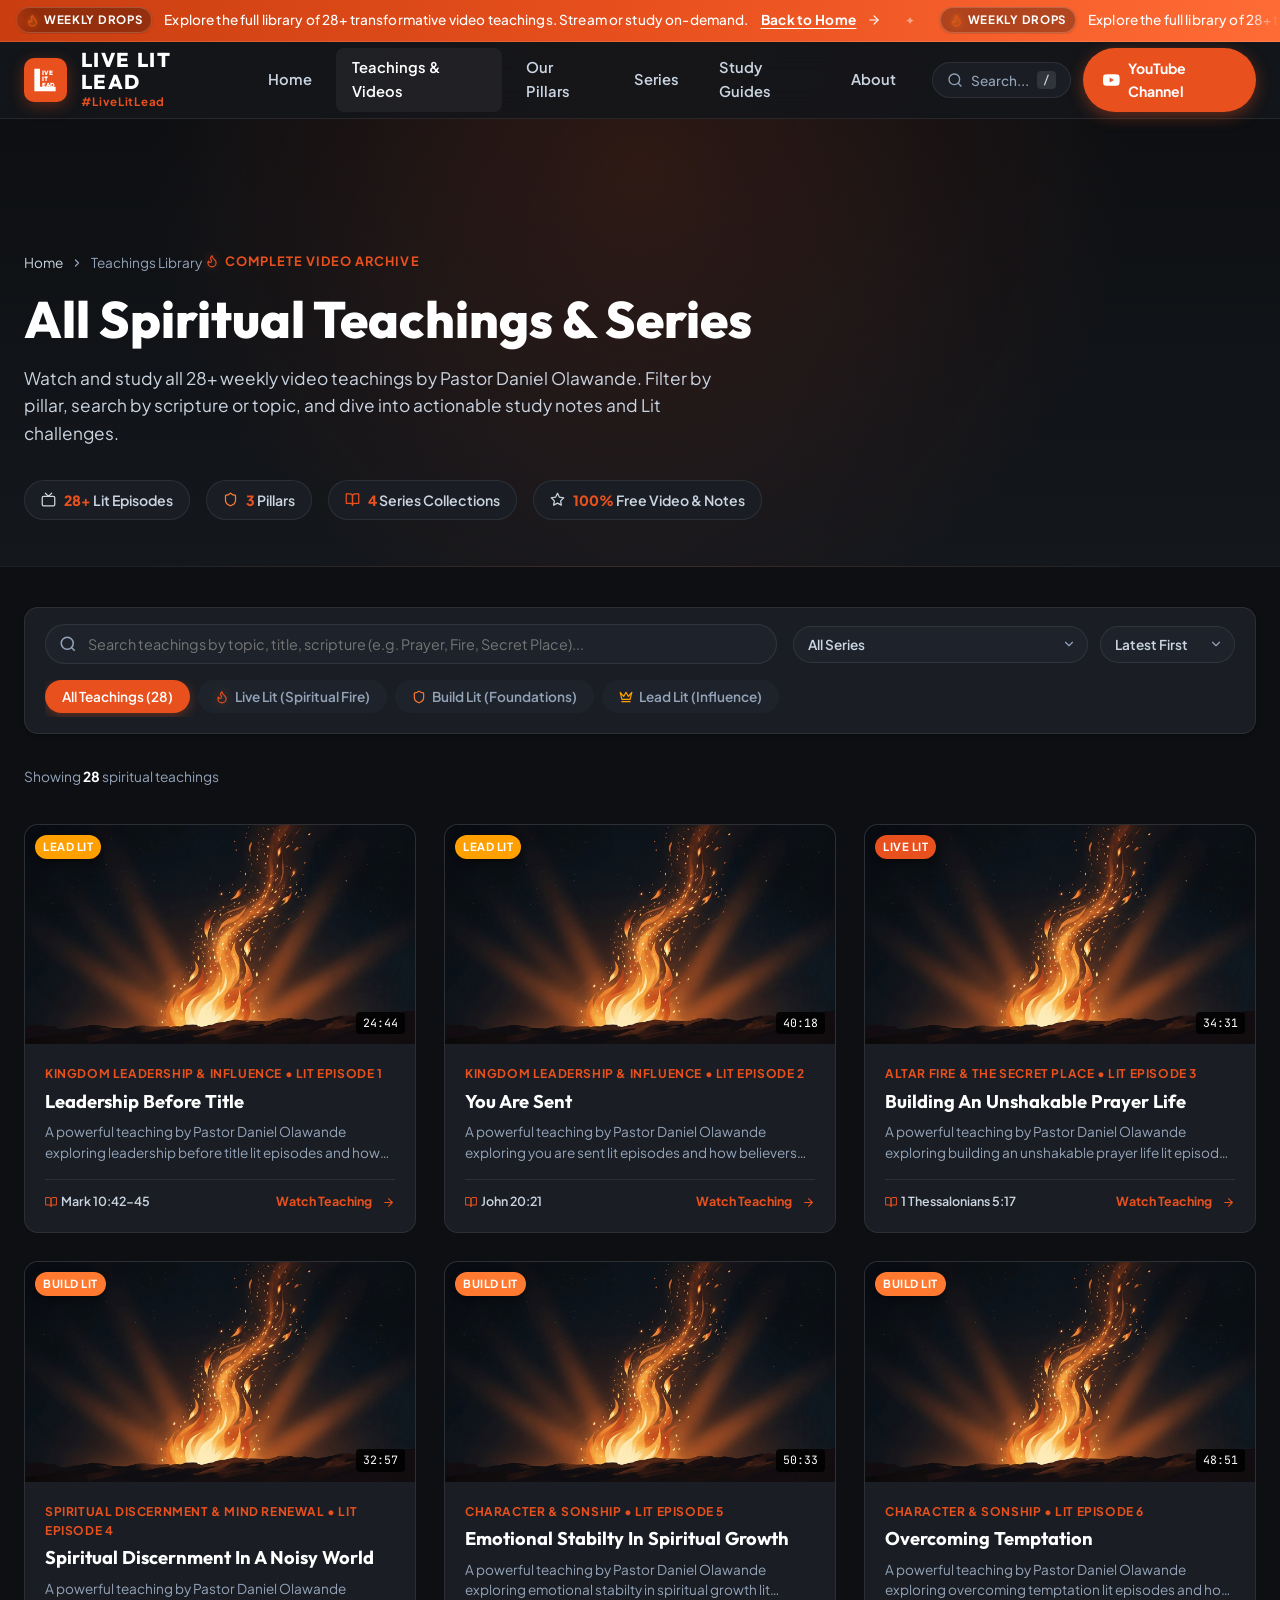
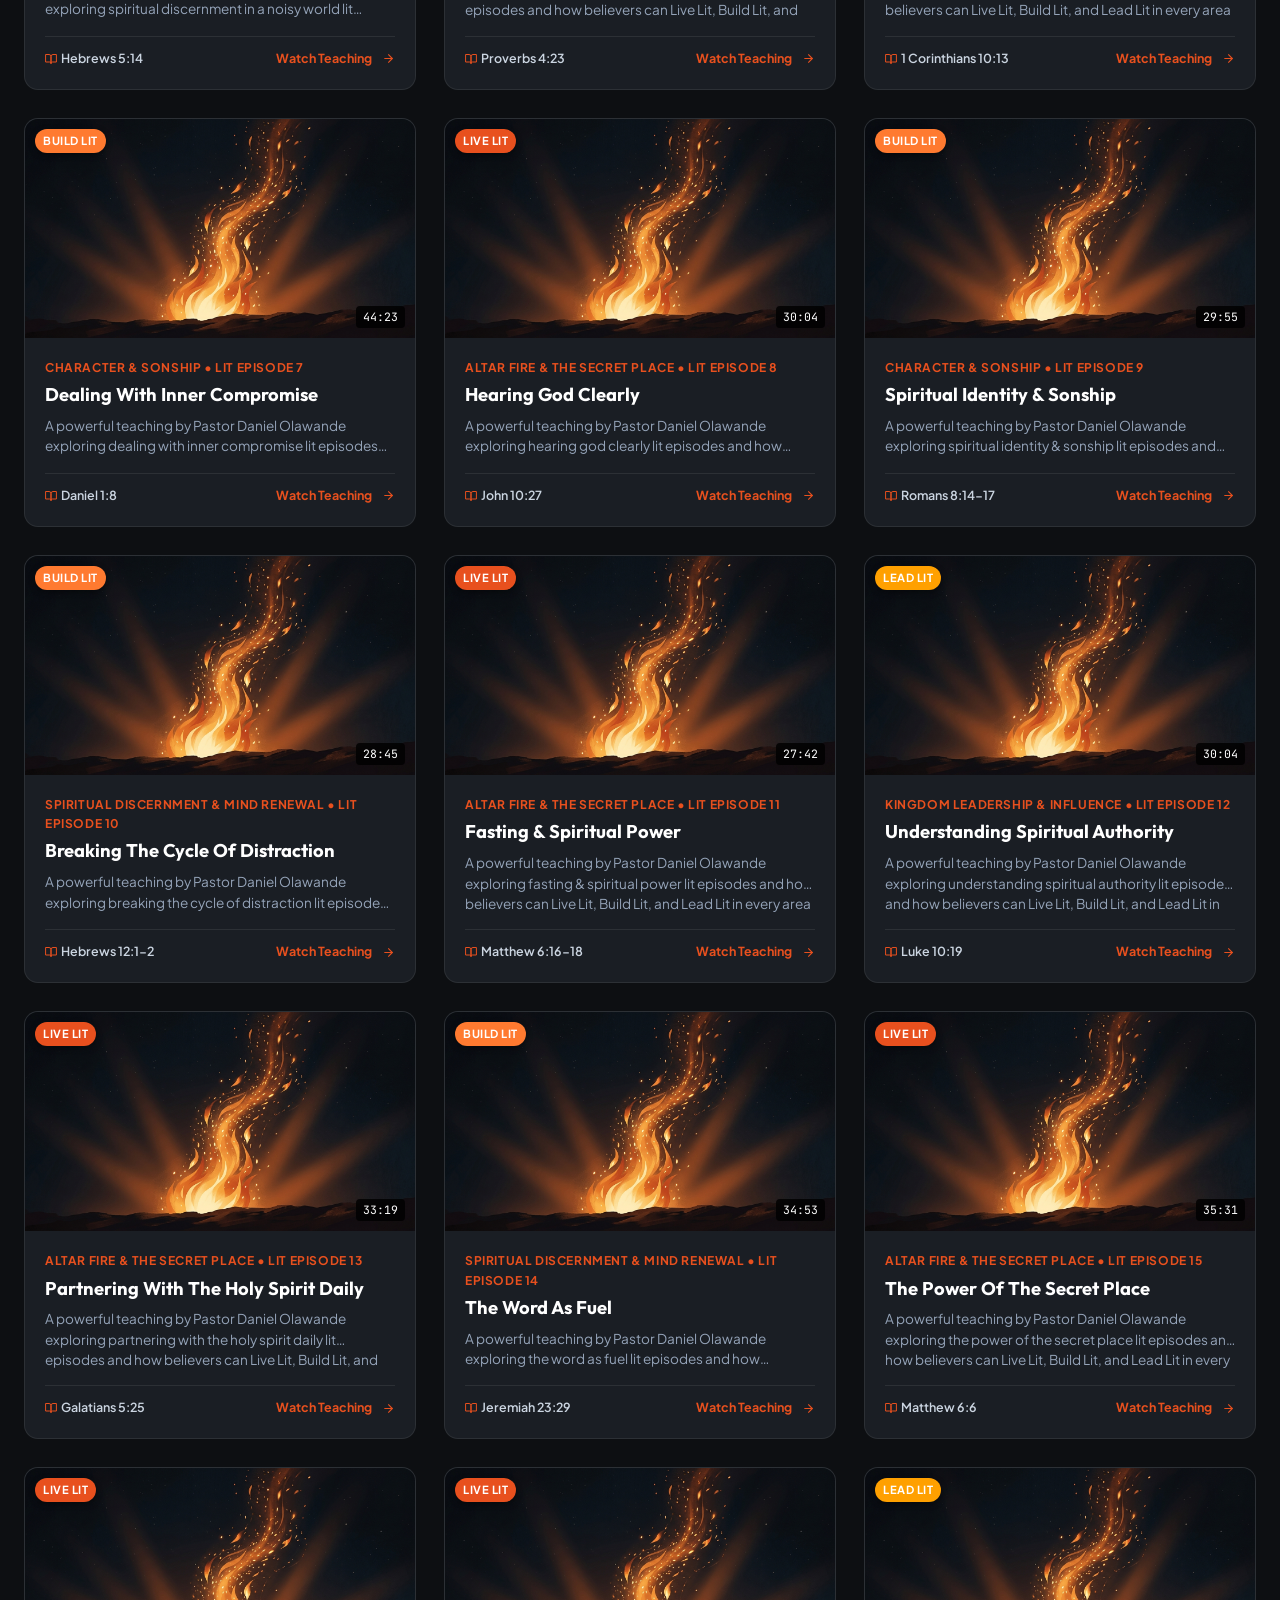
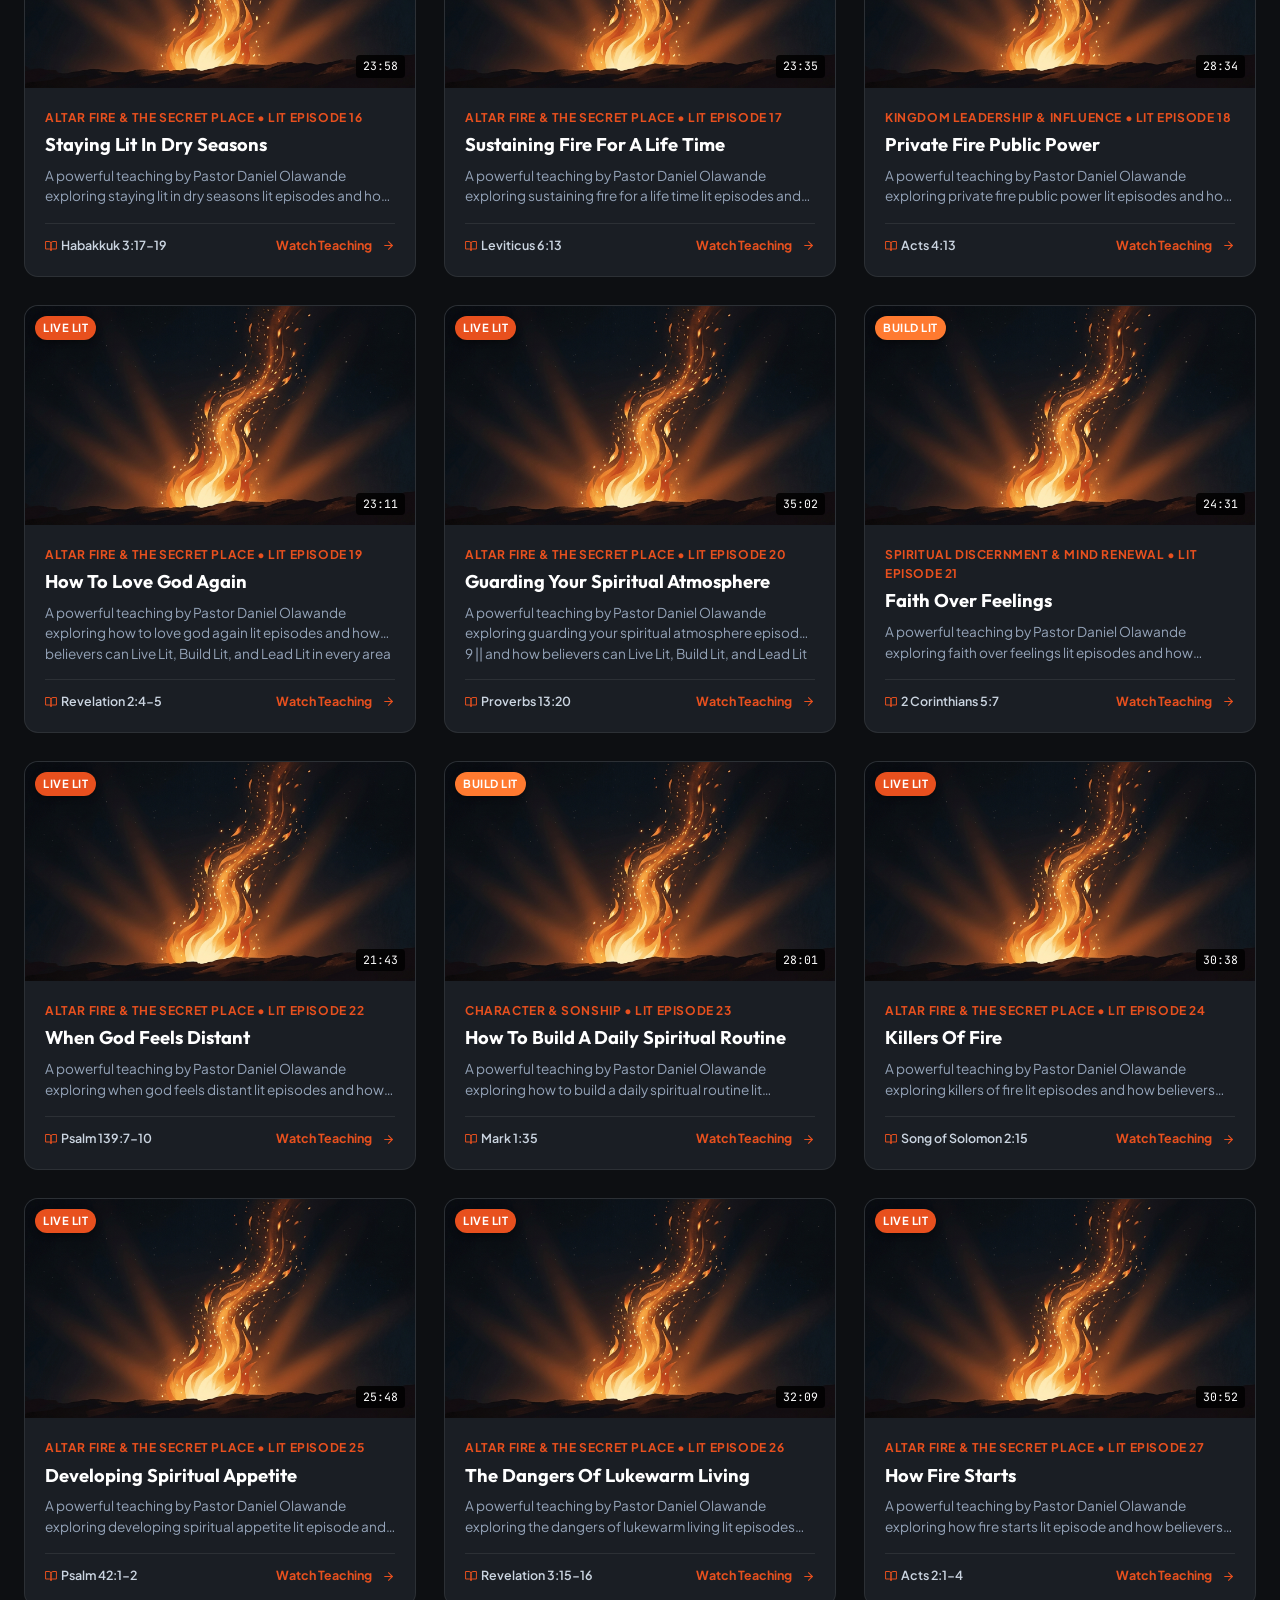
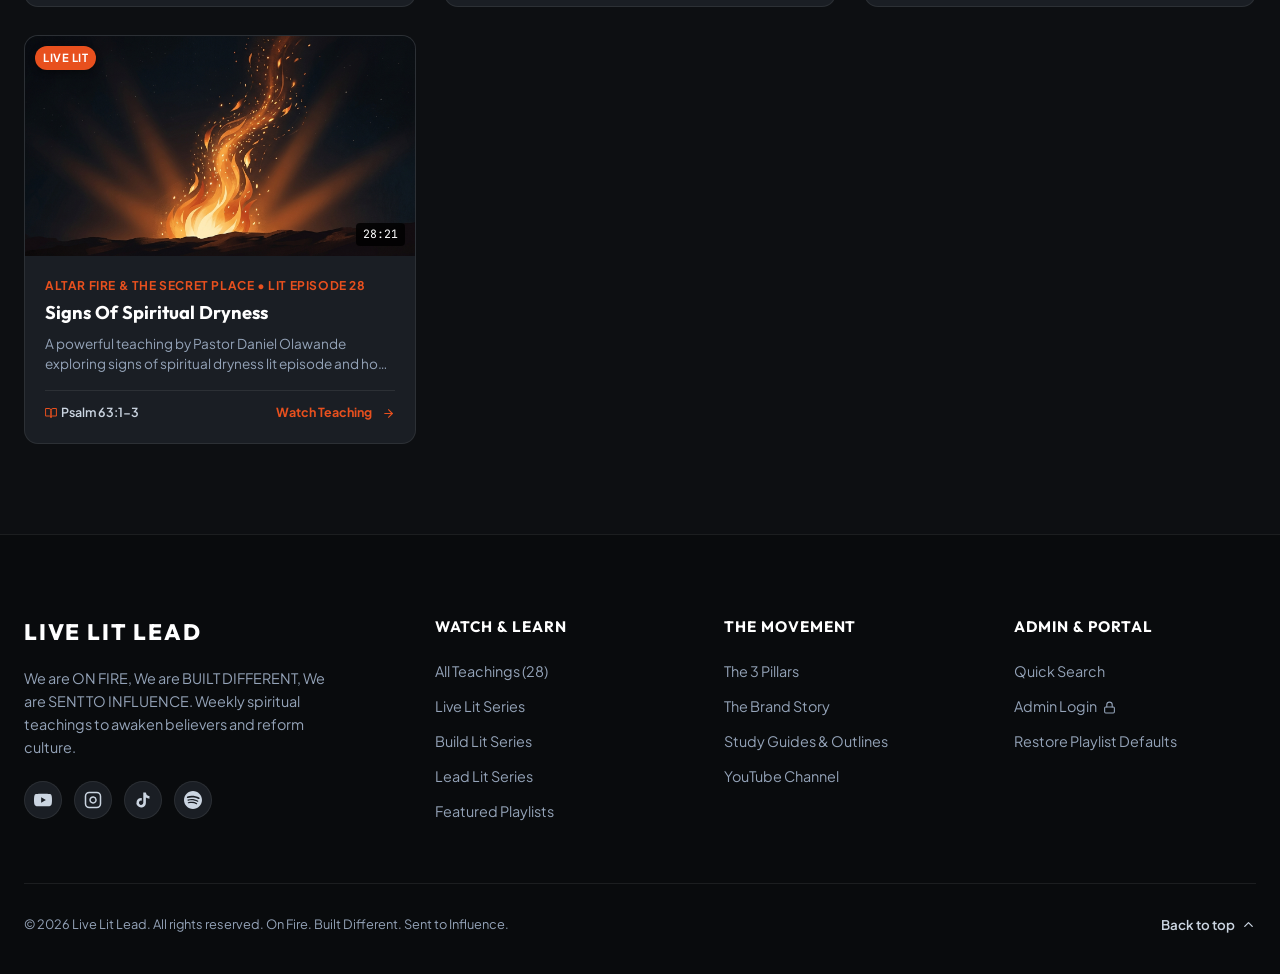
==== commit d12ceabb: "feat: make top announcement bar a responsive moving marquee ticker" ====
--- a/videos.html
+++ b/videos.html
@@ -35,18 +35,90 @@
 
 <body data-page="videos">
 
-  <!-- Top Announcement Bar -->
-  <div class="announcement-bar">
-    <div class="announcement-inner">
-      <span class="badge-fire">
-        <svg class="icon icon-fire" width="13" height="13" viewBox="0 0 24 24" fill="none" stroke="currentColor" stroke-width="2" stroke-linecap="round" stroke-linejoin="round" aria-hidden="true"><path d="M8.5 14.5A2.5 2.5 0 0 0 11 12c0-1.38-.5-2-1-3-1.072-2.143-.224-4.054 2-6 .5 2.5 2 4.9 4 6.5 2 1.6 3 3.5 3 5.5a7 7 0 1 1-14 0c0-1.153.433-2.294 1-3a2.5 2.5 0 0 0 2.5 2.5z"/></svg>
-        <span>Weekly Drops</span>
-      </span>
-      <span class="announcement-text">Explore the full library of 28+ transformative video teachings. Stream or study on-demand.</span>
-      <a href="index.html" class="announcement-link">
-        <span>Back to Home</span>
-        <svg class="icon icon-right" width="14" height="14" viewBox="0 0 24 24" fill="none" stroke="currentColor" stroke-width="2" stroke-linecap="round" stroke-linejoin="round" aria-hidden="true"><path d="M5 12h14"/><path d="m12 5 7 7-7 7"/></svg>
-      </a>
+    <!-- Top Announcement Bar (Moving Marquee Ticker) -->
+  <div class="announcement-bar" role="region" aria-label="Announcement">
+    <div class="marquee-wrapper">
+      <div class="marquee-track">
+        <!-- Group 1 -->
+        <div class="marquee-group">
+          <div class="announcement-item">
+            <span class="badge-fire">
+              <svg class="icon icon-fire" width="13" height="13" viewBox="0 0 24 24" fill="none" stroke="currentColor" stroke-width="2" stroke-linecap="round" stroke-linejoin="round" aria-hidden="true"><path d="M8.5 14.5A2.5 2.5 0 0 0 11 12c0-1.38-.5-2-1-3-1.072-2.143-.224-4.054 2-6 .5 2.5 2 4.9 4 6.5 2 1.6 3 3.5 3 5.5a7 7 0 1 1-14 0c0-1.153.433-2.294 1-3a2.5 2.5 0 0 0 2.5 2.5z"/></svg>
+              <span>Weekly Drops</span>
+            </span>
+            <span class="announcement-text">Explore the full library of 28+ transformative video teachings. Stream or study on-demand.</span>
+            <a href="index.html" class="announcement-link">
+              <span>Back to Home</span>
+              <svg class="icon icon-right" width="14" height="14" viewBox="0 0 24 24" fill="none" stroke="currentColor" stroke-width="2" stroke-linecap="round" stroke-linejoin="round" aria-hidden="true"><path d="M5 12h14"/><path d="m12 5 7 7-7 7"/></svg>
+            </a>
+          </div>
+          <span class="marquee-separator" aria-hidden="true">✦</span>
+          <div class="announcement-item">
+            <span class="badge-fire">
+              <svg class="icon icon-fire" width="13" height="13" viewBox="0 0 24 24" fill="none" stroke="currentColor" stroke-width="2" stroke-linecap="round" stroke-linejoin="round" aria-hidden="true"><path d="M8.5 14.5A2.5 2.5 0 0 0 11 12c0-1.38-.5-2-1-3-1.072-2.143-.224-4.054 2-6 .5 2.5 2 4.9 4 6.5 2 1.6 3 3.5 3 5.5a7 7 0 1 1-14 0c0-1.153.433-2.294 1-3a2.5 2.5 0 0 0 2.5 2.5z"/></svg>
+              <span>Weekly Drops</span>
+            </span>
+            <span class="announcement-text">Explore the full library of 28+ transformative video teachings. Stream or study on-demand.</span>
+            <a href="index.html" class="announcement-link">
+              <span>Back to Home</span>
+              <svg class="icon icon-right" width="14" height="14" viewBox="0 0 24 24" fill="none" stroke="currentColor" stroke-width="2" stroke-linecap="round" stroke-linejoin="round" aria-hidden="true"><path d="M5 12h14"/><path d="m12 5 7 7-7 7"/></svg>
+            </a>
+          </div>
+          <span class="marquee-separator" aria-hidden="true">✦</span>
+          <div class="announcement-item">
+            <span class="badge-fire">
+              <svg class="icon icon-fire" width="13" height="13" viewBox="0 0 24 24" fill="none" stroke="currentColor" stroke-width="2" stroke-linecap="round" stroke-linejoin="round" aria-hidden="true"><path d="M8.5 14.5A2.5 2.5 0 0 0 11 12c0-1.38-.5-2-1-3-1.072-2.143-.224-4.054 2-6 .5 2.5 2 4.9 4 6.5 2 1.6 3 3.5 3 5.5a7 7 0 1 1-14 0c0-1.153.433-2.294 1-3a2.5 2.5 0 0 0 2.5 2.5z"/></svg>
+              <span>Weekly Drops</span>
+            </span>
+            <span class="announcement-text">Explore the full library of 28+ transformative video teachings. Stream or study on-demand.</span>
+            <a href="index.html" class="announcement-link">
+              <span>Back to Home</span>
+              <svg class="icon icon-right" width="14" height="14" viewBox="0 0 24 24" fill="none" stroke="currentColor" stroke-width="2" stroke-linecap="round" stroke-linejoin="round" aria-hidden="true"><path d="M5 12h14"/><path d="m12 5 7 7-7 7"/></svg>
+            </a>
+          </div>
+          <span class="marquee-separator" aria-hidden="true">✦</span>
+        </div>
+
+        <!-- Group 2 (Clone for infinite seamless loop) -->
+        <div class="marquee-group" aria-hidden="true">
+          <div class="announcement-item">
+            <span class="badge-fire">
+              <svg class="icon icon-fire" width="13" height="13" viewBox="0 0 24 24" fill="none" stroke="currentColor" stroke-width="2" stroke-linecap="round" stroke-linejoin="round" aria-hidden="true"><path d="M8.5 14.5A2.5 2.5 0 0 0 11 12c0-1.38-.5-2-1-3-1.072-2.143-.224-4.054 2-6 .5 2.5 2 4.9 4 6.5 2 1.6 3 3.5 3 5.5a7 7 0 1 1-14 0c0-1.153.433-2.294 1-3a2.5 2.5 0 0 0 2.5 2.5z"/></svg>
+              <span>Weekly Drops</span>
+            </span>
+            <span class="announcement-text">Explore the full library of 28+ transformative video teachings. Stream or study on-demand.</span>
+            <a href="index.html" tabindex="-1" class="announcement-link">
+              <span>Back to Home</span>
+              <svg class="icon icon-right" width="14" height="14" viewBox="0 0 24 24" fill="none" stroke="currentColor" stroke-width="2" stroke-linecap="round" stroke-linejoin="round" aria-hidden="true"><path d="M5 12h14"/><path d="m12 5 7 7-7 7"/></svg>
+            </a>
+          </div>
+          <span class="marquee-separator" aria-hidden="true">✦</span>
+          <div class="announcement-item">
+            <span class="badge-fire">
+              <svg class="icon icon-fire" width="13" height="13" viewBox="0 0 24 24" fill="none" stroke="currentColor" stroke-width="2" stroke-linecap="round" stroke-linejoin="round" aria-hidden="true"><path d="M8.5 14.5A2.5 2.5 0 0 0 11 12c0-1.38-.5-2-1-3-1.072-2.143-.224-4.054 2-6 .5 2.5 2 4.9 4 6.5 2 1.6 3 3.5 3 5.5a7 7 0 1 1-14 0c0-1.153.433-2.294 1-3a2.5 2.5 0 0 0 2.5 2.5z"/></svg>
+              <span>Weekly Drops</span>
+            </span>
+            <span class="announcement-text">Explore the full library of 28+ transformative video teachings. Stream or study on-demand.</span>
+            <a href="index.html" tabindex="-1" class="announcement-link">
+              <span>Back to Home</span>
+              <svg class="icon icon-right" width="14" height="14" viewBox="0 0 24 24" fill="none" stroke="currentColor" stroke-width="2" stroke-linecap="round" stroke-linejoin="round" aria-hidden="true"><path d="M5 12h14"/><path d="m12 5 7 7-7 7"/></svg>
+            </a>
+          </div>
+          <span class="marquee-separator" aria-hidden="true">✦</span>
+          <div class="announcement-item">
+            <span class="badge-fire">
+              <svg class="icon icon-fire" width="13" height="13" viewBox="0 0 24 24" fill="none" stroke="currentColor" stroke-width="2" stroke-linecap="round" stroke-linejoin="round" aria-hidden="true"><path d="M8.5 14.5A2.5 2.5 0 0 0 11 12c0-1.38-.5-2-1-3-1.072-2.143-.224-4.054 2-6 .5 2.5 2 4.9 4 6.5 2 1.6 3 3.5 3 5.5a7 7 0 1 1-14 0c0-1.153.433-2.294 1-3a2.5 2.5 0 0 0 2.5 2.5z"/></svg>
+              <span>Weekly Drops</span>
+            </span>
+            <span class="announcement-text">Explore the full library of 28+ transformative video teachings. Stream or study on-demand.</span>
+            <a href="index.html" tabindex="-1" class="announcement-link">
+              <span>Back to Home</span>
+              <svg class="icon icon-right" width="14" height="14" viewBox="0 0 24 24" fill="none" stroke="currentColor" stroke-width="2" stroke-linecap="round" stroke-linejoin="round" aria-hidden="true"><path d="M5 12h14"/><path d="m12 5 7 7-7 7"/></svg>
+            </a>
+          </div>
+          <span class="marquee-separator" aria-hidden="true">✦</span>
+        </div>
+      </div>
     </div>
   </div>
 
--- a/css/style.css
+++ b/css/style.css
@@ -239,53 +239,150 @@
   margin-left: 2px;
 }
 
-/* ==========================================================================
-   TOP ANNOUNCEMENT BAR
-   ========================================================================== */
-.announcement-bar {
-  background: linear-gradient(90deg, #C93E10 0%, #E8501E 50%, #FF6B35 100%);
-  color: #FFFFFF;
-  padding: 10px 20px;
-  font-size: 0.85rem;
-  font-weight: 600;
-  text-align: center;
-  position: relative;
-  z-index: 50;
-  display: flex;
-  align-items: center;
-  justify-content: center;
-  letter-spacing: 0.02em;
-}
-
-.announcement-inner {
-  display: flex;
-  align-items: center;
-  justify-content: center;
-  gap: 12px;
-  flex-wrap: wrap;
-  width: 100%;
-  max-width: 1280px;
-  margin: 0 auto;
-}
-
-.announcement-bar .badge-fire {
-  background: rgba(0, 0, 0, 0.25);
-  padding: 3px 8px;
-  border-radius: var(--radius-pill);
-  font-size: 0.75rem;
-  text-transform: uppercase;
-  letter-spacing: 0.06em;
-}
-
-.announcement-bar a {
-  text-decoration: underline;
-  text-underline-offset: 3px;
-  font-weight: 700;
-  transition: opacity var(--transition-fast);
-}
-
-.announcement-bar a:hover {
-  opacity: 0.85;
+/* ==========================================================================
+   TOP ANNOUNCEMENT BAR (MOVING TICKER / MARQUEE)
+   ========================================================================== */
+.announcement-bar {
+  background: linear-gradient(90deg, #C93E10 0%, #E8501E 50%, #FF6B35 100%);
+  color: #FFFFFF;
+  height: 42px;
+  position: relative;
+  z-index: 50;
+  display: flex;
+  align-items: center;
+  overflow: hidden;
+  letter-spacing: 0.02em;
+  border-bottom: 1px solid rgba(255, 255, 255, 0.12);
+  user-select: none;
+}
+
+/* Gradient edge mask to smoothly fade in/out at viewport edges */
+.announcement-bar .marquee-wrapper {
+  display: flex;
+  overflow: hidden;
+  width: 100%;
+  position: relative;
+  mask-image: linear-gradient(90deg, transparent 0%, #000 32px, #000 calc(100% - 32px), transparent 100%);
+  -webkit-mask-image: linear-gradient(90deg, transparent 0%, #000 32px, #000 calc(100% - 32px), transparent 100%);
+}
+
+.announcement-bar .marquee-track {
+  display: flex;
+  align-items: center;
+  width: max-content;
+  flex-shrink: 0;
+  animation: marquee-scroll 32s linear infinite;
+  will-change: transform;
+}
+
+/* Pause on hover, active touch, or keyboard focus for effortless reading & clicking */
+.announcement-bar:hover .marquee-track,
+.announcement-bar:active .marquee-track,
+.announcement-bar:focus-within .marquee-track,
+.announcement-bar.is-paused .marquee-track {
+  animation-play-state: paused;
+}
+
+.announcement-bar .marquee-group {
+  display: flex;
+  align-items: center;
+  flex-shrink: 0;
+}
+
+.announcement-bar .announcement-item {
+  display: inline-flex;
+  align-items: center;
+  gap: 12px;
+  padding: 0 16px;
+  white-space: nowrap;
+  font-size: 0.85rem;
+  font-weight: 600;
+}
+
+.announcement-bar .badge-fire {
+  display: inline-flex;
+  align-items: center;
+  gap: 5px;
+  background: rgba(0, 0, 0, 0.28);
+  backdrop-filter: blur(4px);
+  -webkit-backdrop-filter: blur(4px);
+  padding: 3px 9px;
+  border-radius: var(--radius-pill, 9999px);
+  font-size: 0.72rem;
+  font-weight: 700;
+  text-transform: uppercase;
+  letter-spacing: 0.06em;
+  border: 1px solid rgba(255, 255, 255, 0.18);
+  box-shadow: 0 1px 3px rgba(0, 0, 0, 0.15);
+  color: #FFF;
+}
+
+.announcement-bar .badge-fire .icon-fire {
+  color: #FFA500;
+  filter: drop-shadow(0 0 2px rgba(255, 165, 0, 0.6));
+}
+
+.announcement-bar .announcement-text {
+  color: #FFFFFF;
+  font-weight: 500;
+  letter-spacing: 0.01em;
+}
+
+.announcement-bar .announcement-link {
+  display: inline-flex;
+  align-items: center;
+  gap: 5px;
+  color: #FFFFFF;
+  font-weight: 700;
+  text-decoration: underline;
+  text-underline-offset: 3px;
+  transition: opacity 0.2s ease, transform 0.2s ease;
+}
+
+.announcement-bar .announcement-link:hover {
+  opacity: 0.9;
+  text-decoration-color: #FFA500;
+}
+
+.announcement-bar .announcement-link .icon-right {
+  transition: transform 0.2s ease;
+}
+
+.announcement-bar .announcement-link:hover .icon-right {
+  transform: translateX(3px);
+}
+
+.announcement-bar .marquee-separator {
+  color: rgba(255, 255, 255, 0.45);
+  font-size: 0.75rem;
+  padding: 0 8px;
+  user-select: none;
+}
+
+@keyframes marquee-scroll {
+  from {
+    transform: translate3d(0, 0, 0);
+  }
+  to {
+    transform: translate3d(-50%, 0, 0);
+  }
+}
+
+/* Accessibility: respect user prefers-reduced-motion */
+@media (prefers-reduced-motion: reduce) {
+  .announcement-bar .marquee-track {
+    animation: none;
+    transform: none;
+  }
+  .announcement-bar .marquee-wrapper {
+    overflow-x: auto;
+    mask-image: none;
+    -webkit-mask-image: none;
+    scrollbar-width: none;
+  }
+  .announcement-bar .marquee-wrapper::-webkit-scrollbar {
+    display: none;
+  }
 }
 
 /* ==========================================================================
@@ -2712,45 +2809,30 @@
     --header-height: 64px;
   }
 
-  /* Top Announcement Bar: Perfectly Aligned & Centered on Mobile */
-  .announcement-bar {
-    padding: 10px 16px;
-    font-size: 0.8rem;
-    line-height: 1.45;
-  }
-
-  .announcement-inner {
-    flex-direction: column;
-    align-items: center;
-    justify-content: center;
-    text-align: center;
-    gap: 6px;
-  }
-
-  .announcement-bar .badge-fire {
-    display: inline-flex;
-    align-items: center;
-    justify-content: center;
-    font-size: 0.72rem;
-    padding: 2px 10px;
-    letter-spacing: 0.05em;
-  }
-
-  .announcement-text {
-    font-size: 0.78rem;
-    line-height: 1.4;
-    text-align: center;
-    max-width: 100%;
-    margin: 0;
-  }
-
-  .announcement-bar a {
-    display: inline-flex;
-    align-items: center;
-    justify-content: center;
-    font-size: 0.8rem;
-    font-weight: 700;
-    margin-top: 2px;
+  /* Top Announcement Bar: Responsive moving ticker on tablets and mobile */
+  .announcement-bar {
+    height: 38px;
+    padding: 0;
+  }
+
+  .announcement-bar .announcement-item {
+    gap: 8px;
+    padding: 0 12px;
+    font-size: 0.78rem;
+  }
+
+  .announcement-bar .badge-fire {
+    font-size: 0.68rem;
+    padding: 2px 7px;
+  }
+
+  .announcement-bar .marquee-wrapper {
+    mask-image: linear-gradient(90deg, transparent 0%, #000 16px, #000 calc(100% - 16px), transparent 100%);
+    -webkit-mask-image: linear-gradient(90deg, transparent 0%, #000 16px, #000 calc(100% - 16px), transparent 100%);
+  }
+
+  .announcement-bar .marquee-track {
+    animation-duration: 28s;
   }
 
   /* Header on Mobile: Remove YouTube Channel button and optimize spacing */
@@ -2816,20 +2898,30 @@
 }
 
 @media (max-width: 480px) {
-  .announcement-bar {
-    padding: 8px 12px;
-  }
-
-  .announcement-inner {
-    gap: 4px;
-  }
-
-  .announcement-text {
-    font-size: 0.74rem;
-  }
-
-  .announcement-bar a {
-    font-size: 0.76rem;
+  .announcement-bar {
+    height: 36px;
+    padding: 0;
+  }
+
+  .announcement-bar .announcement-item {
+    gap: 7px;
+    padding: 0 10px;
+    font-size: 0.73rem;
+  }
+
+  .announcement-bar .badge-fire {
+    font-size: 0.65rem;
+    padding: 2px 6px;
+    gap: 3px;
+  }
+
+  .announcement-bar .announcement-link {
+    font-size: 0.74rem;
+  }
+
+  .announcement-bar .marquee-separator {
+    padding: 0 4px;
+    font-size: 0.65rem;
   }
 
   .brand-icon {
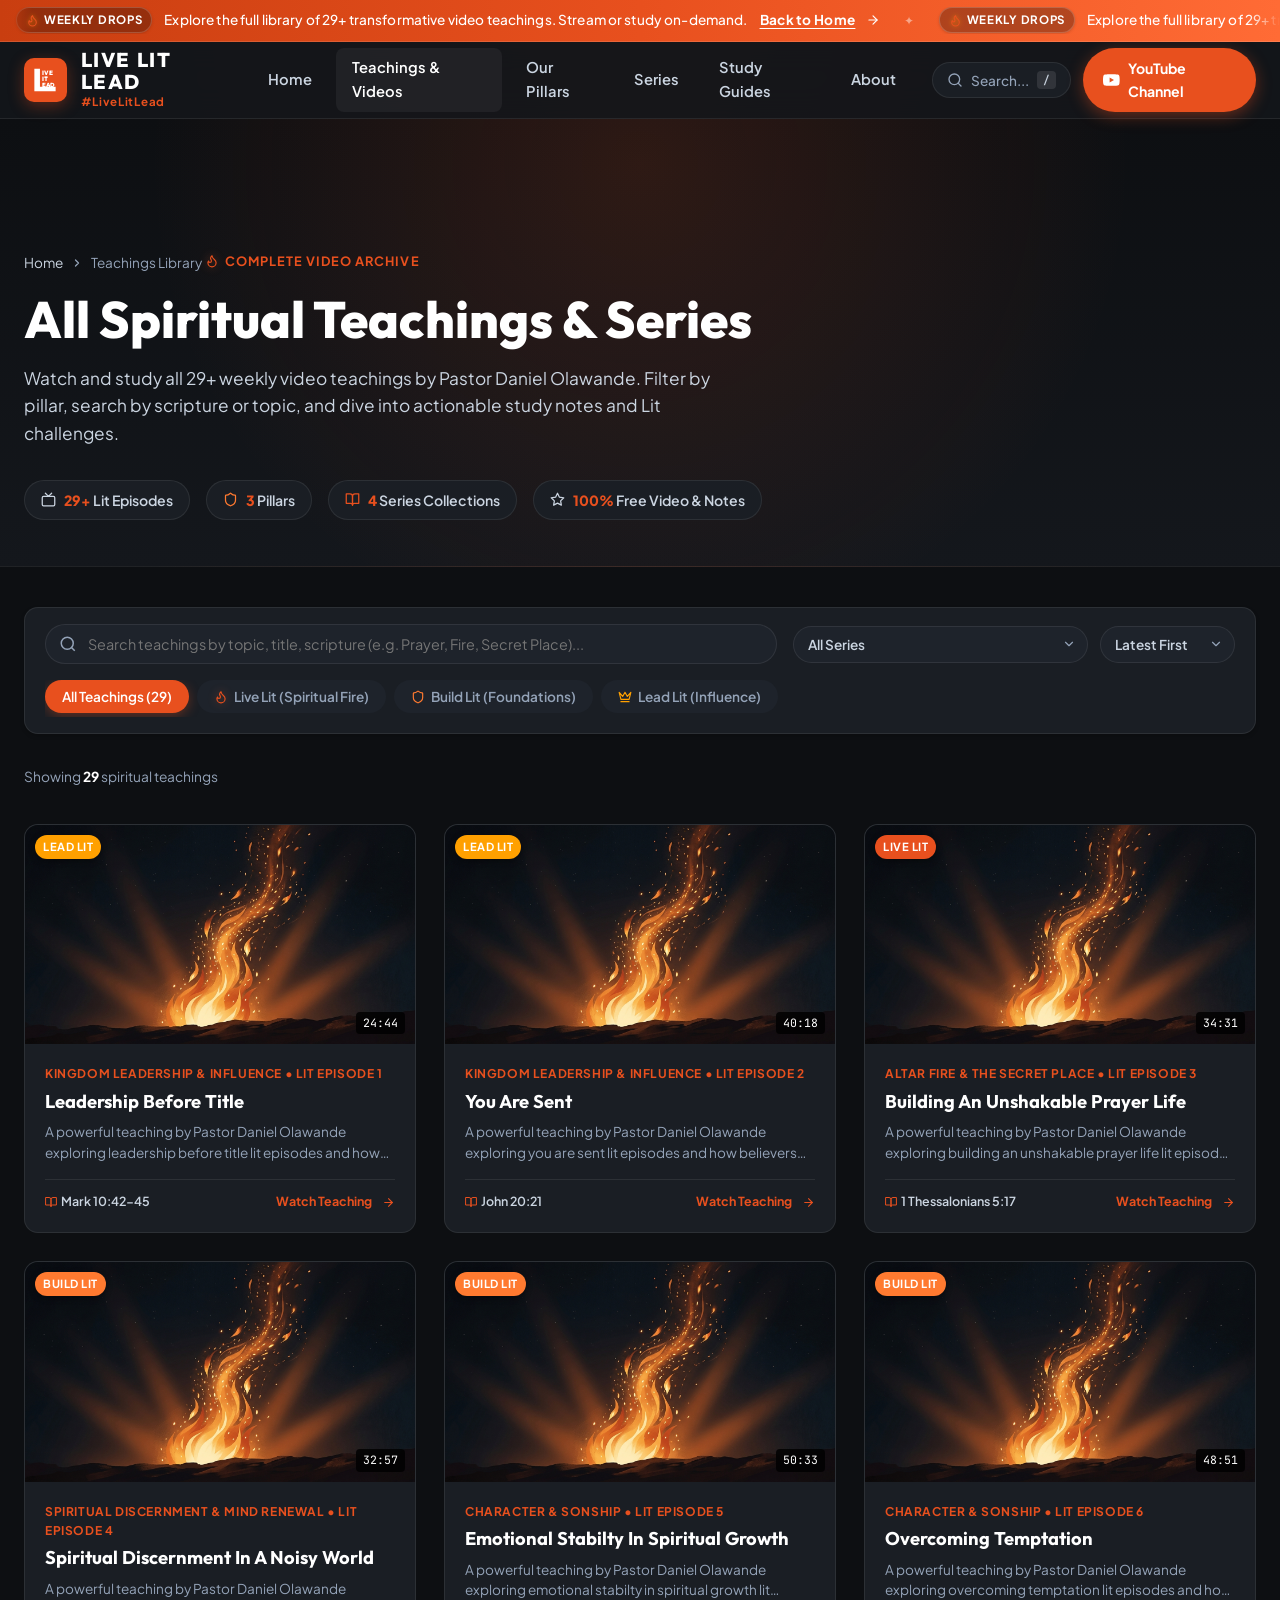
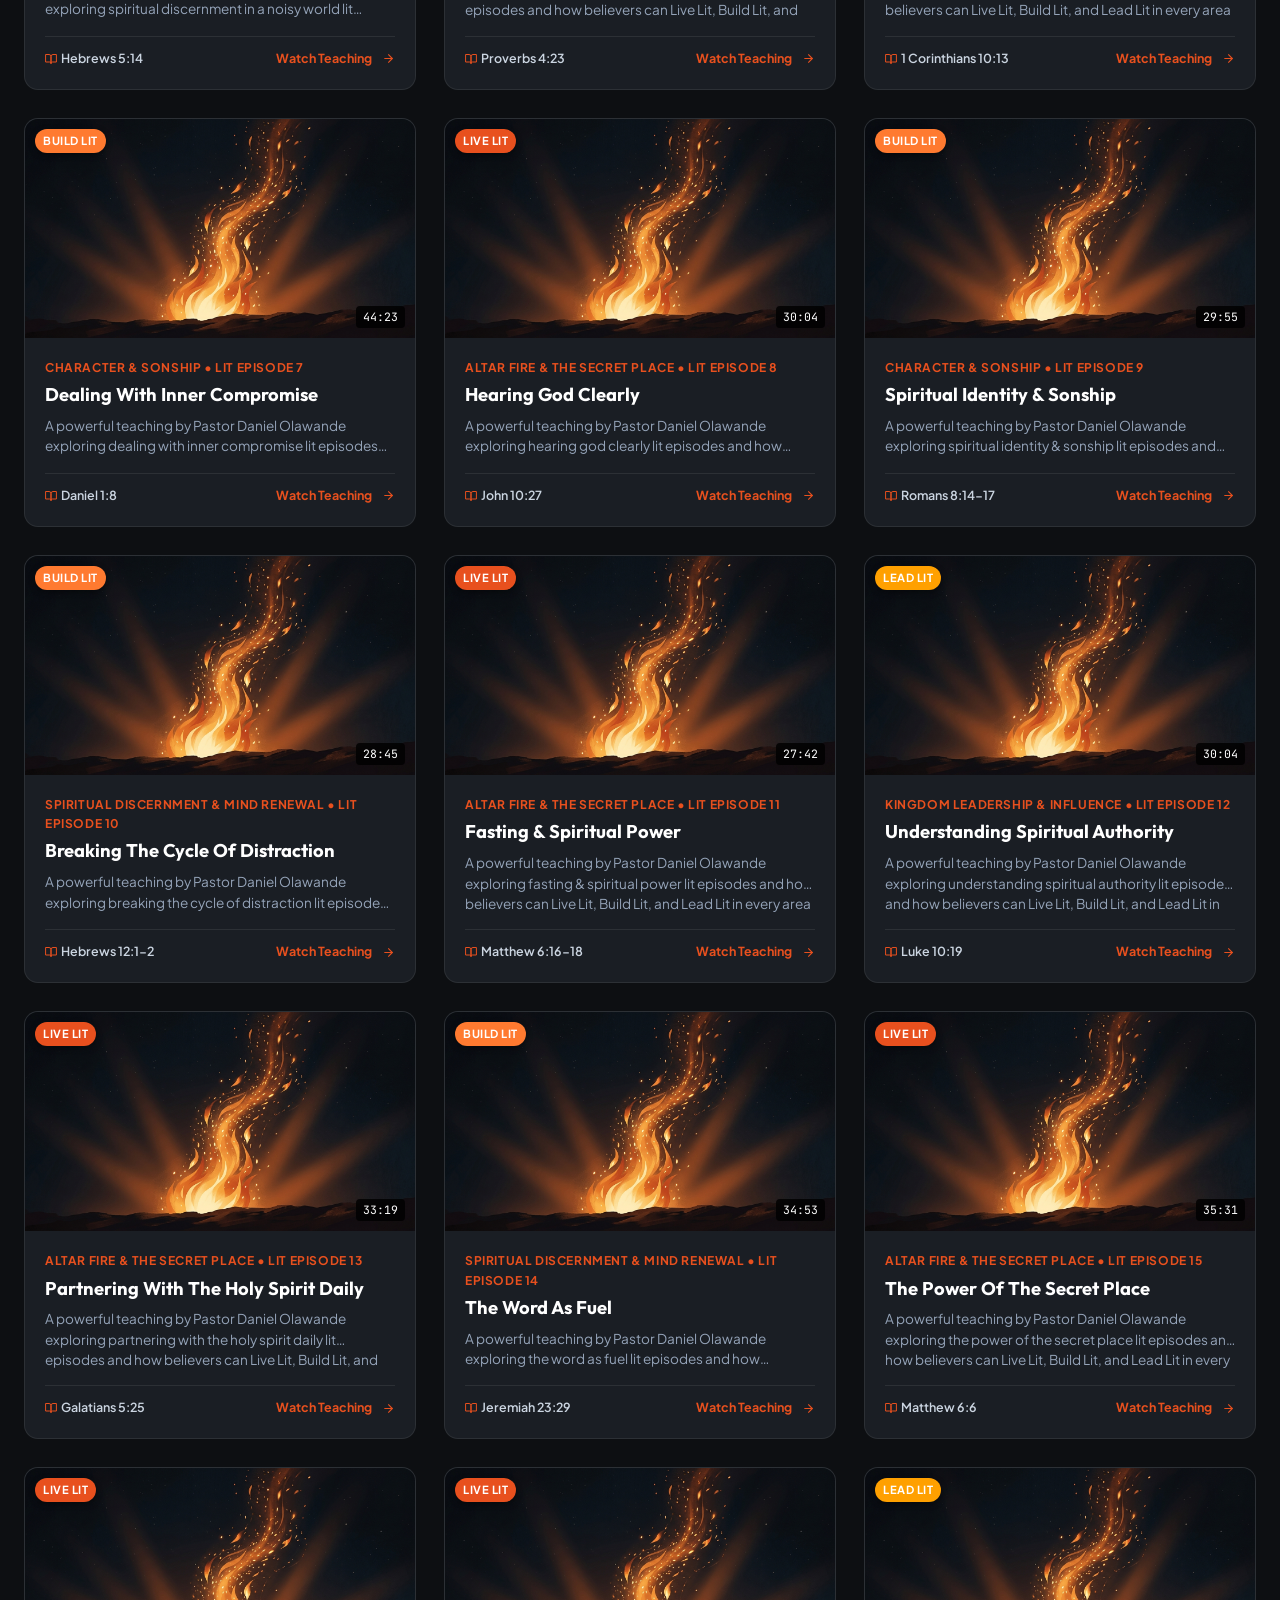
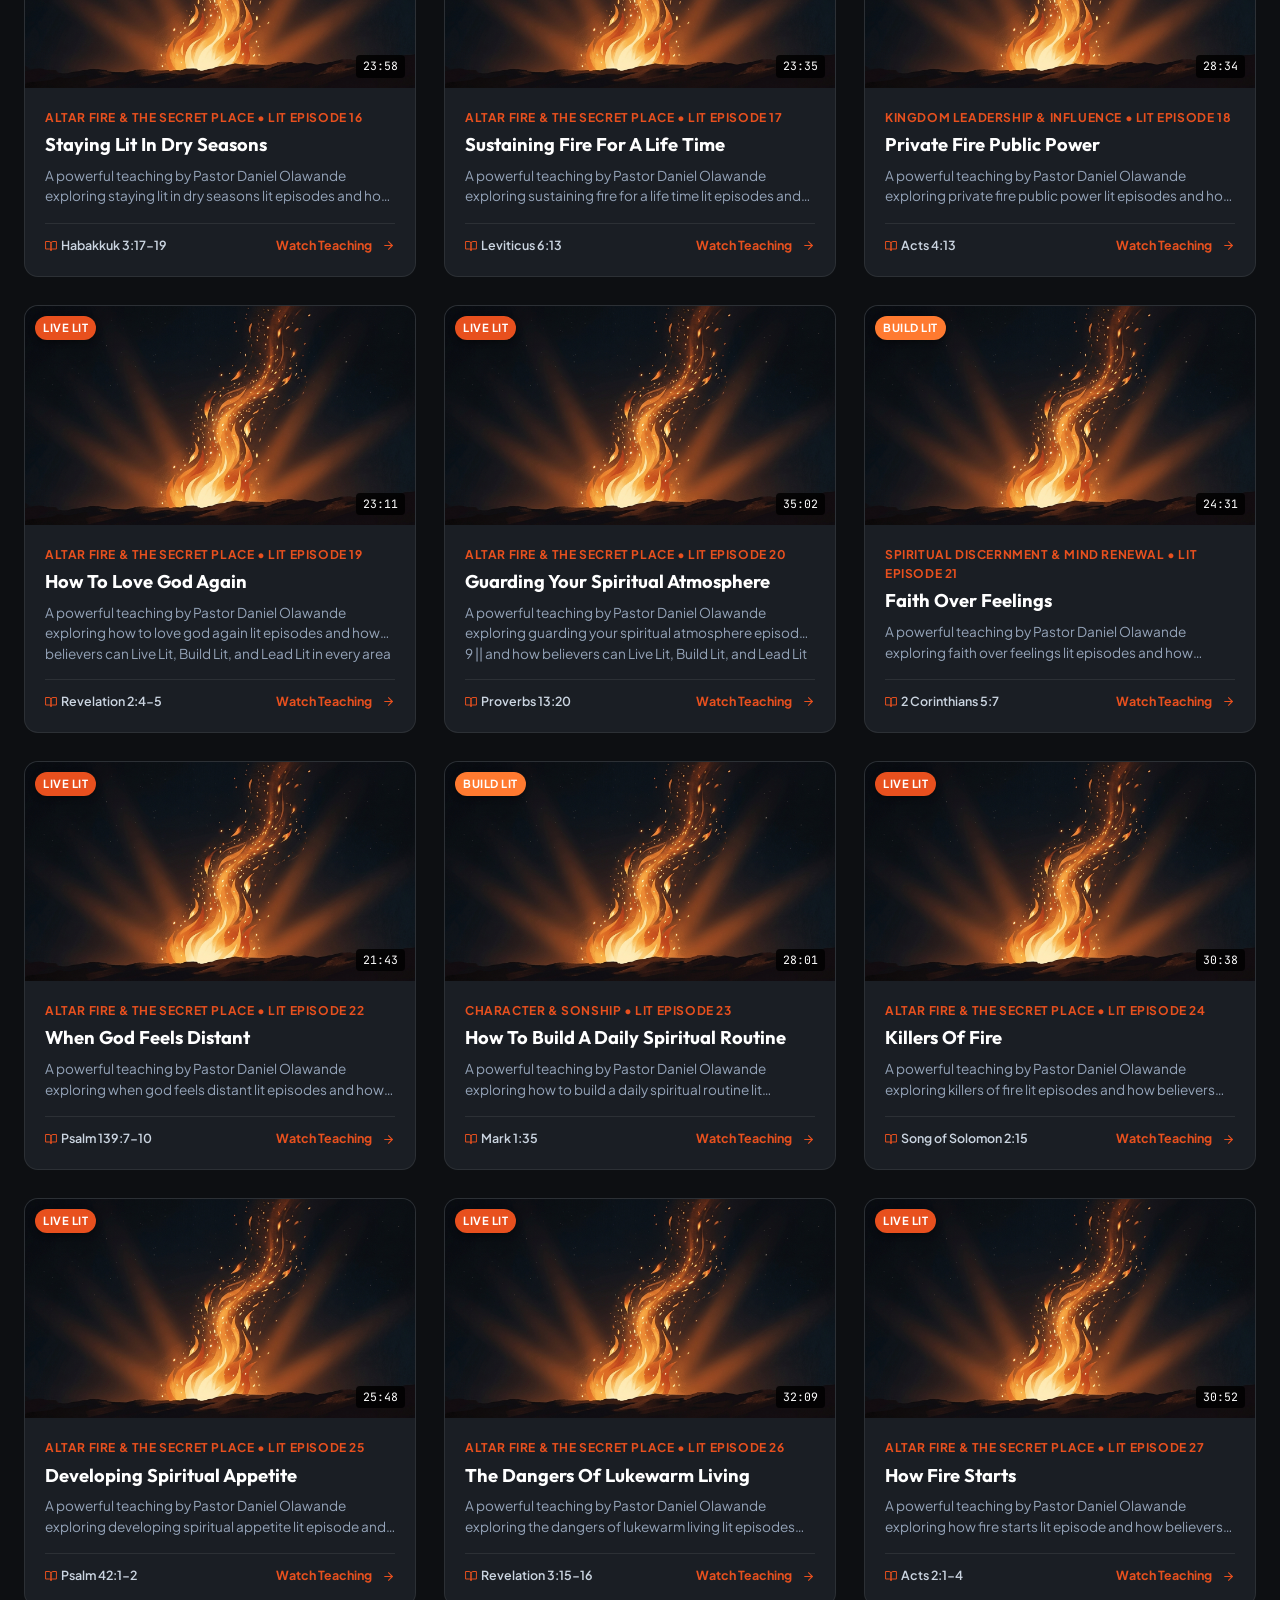
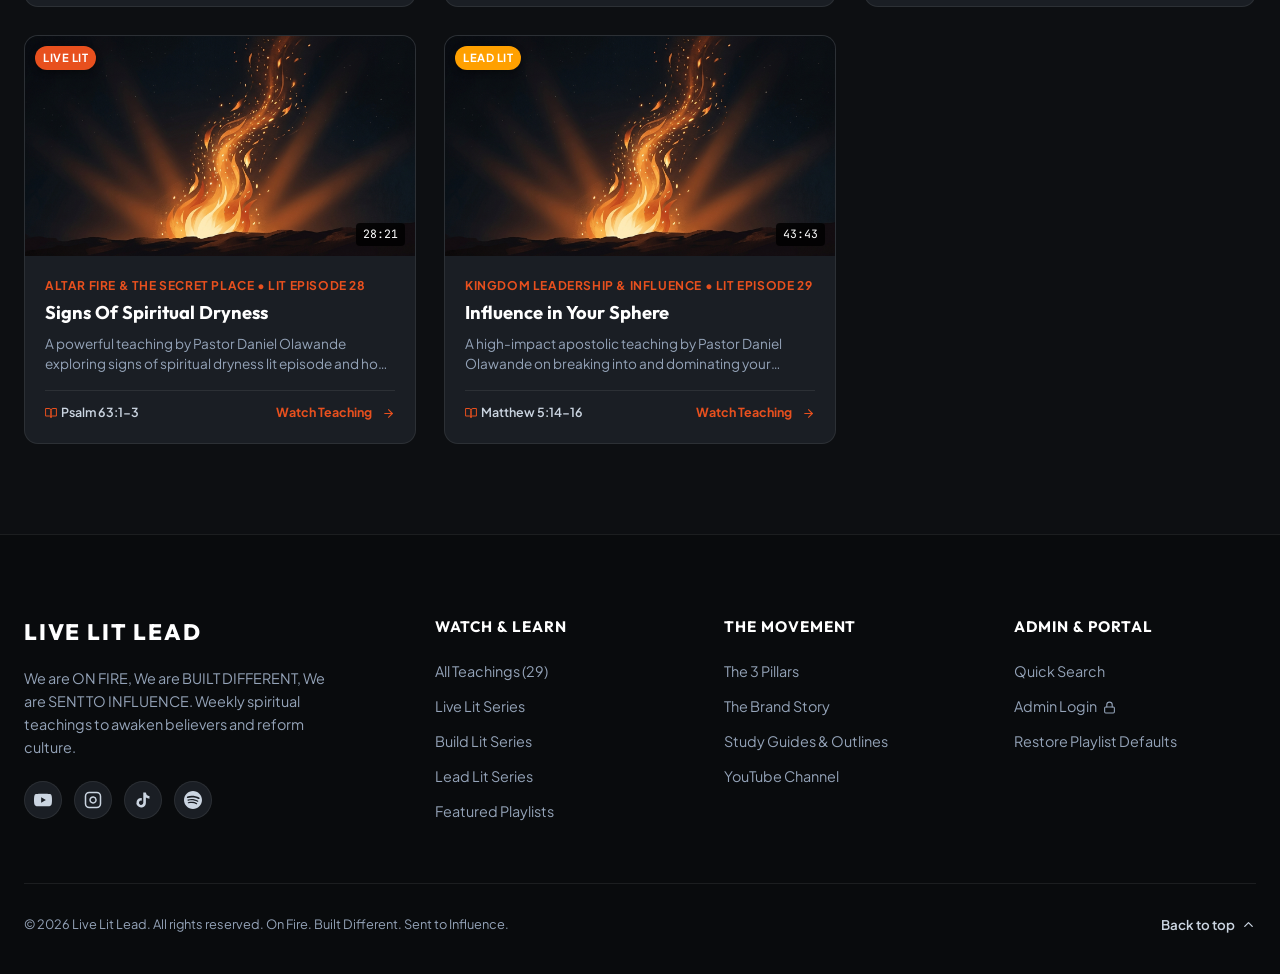
==== commit a3171fb3: "feat: add 'Influence in Your Sphere' video and set as latest episode" ====
--- a/videos.html
+++ b/videos.html
@@ -6,7 +6,7 @@
   <meta name="viewport" content="width=device-width, initial-scale=1.0">
   <title>All Spiritual Teachings &amp; Video Library | Live Lit Lead</title>
   <meta name="description"
-    content="Stream all 28+ weekly video teachings by Pastor Daniel Olawande with integrated study notes, scripture passages, and actionable Lit challenges. Filter by pillar, search by topic, or browse by series.">
+    content="Stream all 29+ weekly video teachings by Pastor Daniel Olawande with integrated study notes, scripture passages, and actionable Lit challenges. Filter by pillar, search by topic, or browse by series.">
   <meta name="keywords"
     content="Live Lit Lead, Pastor Daniel Olawande, Christian Leadership, Spiritual Teachings, Bible Study, Marketplace Ministry, Christian Videos">
   <meta name="author" content="Moses Oladoye Seyi">
@@ -15,7 +15,7 @@
   <meta property="og:type" content="website">
   <meta property="og:title" content="All Spiritual Teachings &amp; Video Library | Live Lit Lead">
   <meta property="og:description"
-    content="Stream all 28+ weekly video teachings with integrated study notes, scripture passages, and actionable Lit challenges.">
+    content="Stream all 29+ weekly video teachings with integrated study notes, scripture passages, and actionable Lit challenges.">
   <meta property="og:image" content="media/hero_bg.jpg">
   <meta name="twitter:card" content="summary_large_image">
 
@@ -46,7 +46,7 @@
               <svg class="icon icon-fire" width="13" height="13" viewBox="0 0 24 24" fill="none" stroke="currentColor" stroke-width="2" stroke-linecap="round" stroke-linejoin="round" aria-hidden="true"><path d="M8.5 14.5A2.5 2.5 0 0 0 11 12c0-1.38-.5-2-1-3-1.072-2.143-.224-4.054 2-6 .5 2.5 2 4.9 4 6.5 2 1.6 3 3.5 3 5.5a7 7 0 1 1-14 0c0-1.153.433-2.294 1-3a2.5 2.5 0 0 0 2.5 2.5z"/></svg>
               <span>Weekly Drops</span>
             </span>
-            <span class="announcement-text">Explore the full library of 28+ transformative video teachings. Stream or study on-demand.</span>
+            <span class="announcement-text">Explore the full library of 29+ transformative video teachings. Stream or study on-demand.</span>
             <a href="index.html" class="announcement-link">
               <span>Back to Home</span>
               <svg class="icon icon-right" width="14" height="14" viewBox="0 0 24 24" fill="none" stroke="currentColor" stroke-width="2" stroke-linecap="round" stroke-linejoin="round" aria-hidden="true"><path d="M5 12h14"/><path d="m12 5 7 7-7 7"/></svg>
@@ -58,7 +58,7 @@
               <svg class="icon icon-fire" width="13" height="13" viewBox="0 0 24 24" fill="none" stroke="currentColor" stroke-width="2" stroke-linecap="round" stroke-linejoin="round" aria-hidden="true"><path d="M8.5 14.5A2.5 2.5 0 0 0 11 12c0-1.38-.5-2-1-3-1.072-2.143-.224-4.054 2-6 .5 2.5 2 4.9 4 6.5 2 1.6 3 3.5 3 5.5a7 7 0 1 1-14 0c0-1.153.433-2.294 1-3a2.5 2.5 0 0 0 2.5 2.5z"/></svg>
               <span>Weekly Drops</span>
             </span>
-            <span class="announcement-text">Explore the full library of 28+ transformative video teachings. Stream or study on-demand.</span>
+            <span class="announcement-text">Explore the full library of 29+ transformative video teachings. Stream or study on-demand.</span>
             <a href="index.html" class="announcement-link">
               <span>Back to Home</span>
               <svg class="icon icon-right" width="14" height="14" viewBox="0 0 24 24" fill="none" stroke="currentColor" stroke-width="2" stroke-linecap="round" stroke-linejoin="round" aria-hidden="true"><path d="M5 12h14"/><path d="m12 5 7 7-7 7"/></svg>
@@ -70,7 +70,7 @@
               <svg class="icon icon-fire" width="13" height="13" viewBox="0 0 24 24" fill="none" stroke="currentColor" stroke-width="2" stroke-linecap="round" stroke-linejoin="round" aria-hidden="true"><path d="M8.5 14.5A2.5 2.5 0 0 0 11 12c0-1.38-.5-2-1-3-1.072-2.143-.224-4.054 2-6 .5 2.5 2 4.9 4 6.5 2 1.6 3 3.5 3 5.5a7 7 0 1 1-14 0c0-1.153.433-2.294 1-3a2.5 2.5 0 0 0 2.5 2.5z"/></svg>
               <span>Weekly Drops</span>
             </span>
-            <span class="announcement-text">Explore the full library of 28+ transformative video teachings. Stream or study on-demand.</span>
+            <span class="announcement-text">Explore the full library of 29+ transformative video teachings. Stream or study on-demand.</span>
             <a href="index.html" class="announcement-link">
               <span>Back to Home</span>
               <svg class="icon icon-right" width="14" height="14" viewBox="0 0 24 24" fill="none" stroke="currentColor" stroke-width="2" stroke-linecap="round" stroke-linejoin="round" aria-hidden="true"><path d="M5 12h14"/><path d="m12 5 7 7-7 7"/></svg>
@@ -86,7 +86,7 @@
               <svg class="icon icon-fire" width="13" height="13" viewBox="0 0 24 24" fill="none" stroke="currentColor" stroke-width="2" stroke-linecap="round" stroke-linejoin="round" aria-hidden="true"><path d="M8.5 14.5A2.5 2.5 0 0 0 11 12c0-1.38-.5-2-1-3-1.072-2.143-.224-4.054 2-6 .5 2.5 2 4.9 4 6.5 2 1.6 3 3.5 3 5.5a7 7 0 1 1-14 0c0-1.153.433-2.294 1-3a2.5 2.5 0 0 0 2.5 2.5z"/></svg>
               <span>Weekly Drops</span>
             </span>
-            <span class="announcement-text">Explore the full library of 28+ transformative video teachings. Stream or study on-demand.</span>
+            <span class="announcement-text">Explore the full library of 29+ transformative video teachings. Stream or study on-demand.</span>
             <a href="index.html" tabindex="-1" class="announcement-link">
               <span>Back to Home</span>
               <svg class="icon icon-right" width="14" height="14" viewBox="0 0 24 24" fill="none" stroke="currentColor" stroke-width="2" stroke-linecap="round" stroke-linejoin="round" aria-hidden="true"><path d="M5 12h14"/><path d="m12 5 7 7-7 7"/></svg>
@@ -98,7 +98,7 @@
               <svg class="icon icon-fire" width="13" height="13" viewBox="0 0 24 24" fill="none" stroke="currentColor" stroke-width="2" stroke-linecap="round" stroke-linejoin="round" aria-hidden="true"><path d="M8.5 14.5A2.5 2.5 0 0 0 11 12c0-1.38-.5-2-1-3-1.072-2.143-.224-4.054 2-6 .5 2.5 2 4.9 4 6.5 2 1.6 3 3.5 3 5.5a7 7 0 1 1-14 0c0-1.153.433-2.294 1-3a2.5 2.5 0 0 0 2.5 2.5z"/></svg>
               <span>Weekly Drops</span>
             </span>
-            <span class="announcement-text">Explore the full library of 28+ transformative video teachings. Stream or study on-demand.</span>
+            <span class="announcement-text">Explore the full library of 29+ transformative video teachings. Stream or study on-demand.</span>
             <a href="index.html" tabindex="-1" class="announcement-link">
               <span>Back to Home</span>
               <svg class="icon icon-right" width="14" height="14" viewBox="0 0 24 24" fill="none" stroke="currentColor" stroke-width="2" stroke-linecap="round" stroke-linejoin="round" aria-hidden="true"><path d="M5 12h14"/><path d="m12 5 7 7-7 7"/></svg>
@@ -110,7 +110,7 @@
               <svg class="icon icon-fire" width="13" height="13" viewBox="0 0 24 24" fill="none" stroke="currentColor" stroke-width="2" stroke-linecap="round" stroke-linejoin="round" aria-hidden="true"><path d="M8.5 14.5A2.5 2.5 0 0 0 11 12c0-1.38-.5-2-1-3-1.072-2.143-.224-4.054 2-6 .5 2.5 2 4.9 4 6.5 2 1.6 3 3.5 3 5.5a7 7 0 1 1-14 0c0-1.153.433-2.294 1-3a2.5 2.5 0 0 0 2.5 2.5z"/></svg>
               <span>Weekly Drops</span>
             </span>
-            <span class="announcement-text">Explore the full library of 28+ transformative video teachings. Stream or study on-demand.</span>
+            <span class="announcement-text">Explore the full library of 29+ transformative video teachings. Stream or study on-demand.</span>
             <a href="index.html" tabindex="-1" class="announcement-link">
               <span>Back to Home</span>
               <svg class="icon icon-right" width="14" height="14" viewBox="0 0 24 24" fill="none" stroke="currentColor" stroke-width="2" stroke-linecap="round" stroke-linejoin="round" aria-hidden="true"><path d="M5 12h14"/><path d="m12 5 7 7-7 7"/></svg>
@@ -187,7 +187,7 @@
         </div>
 
         <!-- YouTube Channel Subscribe CTA (Desktop only) -->
-        <a href="https://www.youtube.com/watch?v=moUvlAkEhxg&list=PL0zut06BhfP_9r3hhY8JXAyug6ENy9IFE" target="_blank"
+        <a href="https://www.youtube.com/watch?v=cSexrwH2sb4&list=PL0zut06BhfP_9r3hhY8JXAyug6ENy9IFE" target="_blank"
           rel="noopener noreferrer" class="btn-subscribe" id="btnHeaderSubscribe">
           <svg width="18" height="18" viewBox="0 0 24 24" fill="currentColor">
             <path
@@ -252,7 +252,7 @@
         </a></li>
       </ul>
       <div class="mobile-nav-actions">
-        <a href="https://www.youtube.com/watch?v=moUvlAkEhxg&list=PL0zut06BhfP_9r3hhY8JXAyug6ENy9IFE" target="_blank"
+        <a href="https://www.youtube.com/watch?v=cSexrwH2sb4&list=PL0zut06BhfP_9r3hhY8JXAyug6ENy9IFE" target="_blank"
           rel="noopener noreferrer" class="btn-mobile-youtube">
           <svg width="18" height="18" viewBox="0 0 24 24" fill="currentColor">
             <path
@@ -282,13 +282,13 @@
 
       <h1 class="archive-hero-title">All Spiritual Teachings &amp; Series</h1>
       <p class="archive-hero-subtitle">
-        Watch and study all 28+ weekly video teachings by Pastor Daniel Olawande. Filter by pillar, search by scripture or topic, and dive into actionable study notes and Lit challenges.
+        Watch and study all 29+ weekly video teachings by Pastor Daniel Olawande. Filter by pillar, search by scripture or topic, and dive into actionable study notes and Lit challenges.
       </p>
 
       <div class="archive-stats-row">
         <div class="archive-stat-badge">
           <svg class="icon" width="15" height="15" viewBox="0 0 24 24" fill="none" stroke="currentColor" stroke-width="2" stroke-linecap="round" stroke-linejoin="round" aria-hidden="true"><rect width="20" height="15" x="2" y="7" rx="2" ry="2"/><polyline points="17 2 12 7 7 2"/></svg>
-          <span><strong>28+</strong> Lit Episodes</span>
+          <span><strong>29+</strong> Lit Episodes</span>
         </div>
         <div class="archive-stat-badge">
           <svg class="icon icon-shield" width="15" height="15" viewBox="0 0 24 24" fill="none" stroke="currentColor" stroke-width="2" stroke-linecap="round" stroke-linejoin="round" aria-hidden="true"><path d="M20 13c0 5-3.5 7.5-7.66 8.95a1 1 0 0 1-.67-.01C7.5 20.5 4 18 4 13V6a1 1 0 0 1 1-1c2 0 4.5-1.2 6.24-2.72a1.17 1.17 0 0 1 1.52 0C14.51 3.81 17 5 19 5a1 1 0 0 1 1 1z"/></svg>
@@ -307,7 +307,7 @@
   </section>
 
   <!-- ==========================================================================
-       THE SIGNATURE VIDEO EXPLORER (Full Archive: All 28+ Videos)
+       THE SIGNATURE VIDEO EXPLORER (Full Archive: All 29+ Videos)
        ========================================================================== -->
   <section class="videos-section" id="videos" style="padding-top: 40px;">
     <div class="container">
@@ -364,7 +364,7 @@
 
           <!-- Pillar category pills -->
           <div class="pillar-tabs" id="pillarTabs">
-            <button class="pillar-tab-btn active" data-pillar="all">All Teachings (28)</button>
+            <button class="pillar-tab-btn active" data-pillar="all">All Teachings (29)</button>
             <button class="pillar-tab-btn" data-pillar="live-lit">
               <svg class="icon icon-fire" width="14" height="14" viewBox="0 0 24 24" fill="none" stroke="currentColor" stroke-width="2" stroke-linecap="round" stroke-linejoin="round" aria-hidden="true"><path d="M8.5 14.5A2.5 2.5 0 0 0 11 12c0-1.38-.5-2-1-3-1.072-2.143-.224-4.054 2-6 .5 2.5 2 4.9 4 6.5 2 1.6 3 3.5 3 5.5a7 7 0 1 1-14 0c0-1.153.433-2.294 1-3a2.5 2.5 0 0 0 2.5 2.5z"/></svg>
               <span>Live Lit (Spiritual Fire)</span>
@@ -383,7 +383,7 @@
 
         <!-- Explorer Status Bar -->
         <div class="explorer-status-bar">
-          <div class="status-count" id="videoCountDisplay">Showing <strong>28</strong> spiritual teachings</div>
+          <div class="status-count" id="videoCountDisplay">Showing <strong>29</strong> spiritual teachings</div>
           <button class="btn-reset-filters" id="btnResetFilters">
             <svg width="14" height="14" viewBox="0 0 24 24" fill="none" stroke="currentColor" stroke-width="2">
               <path d="M3 12a9 9 0 1 0 9-9 9.75 9.75 0 0 0-6.74 2.74L3 8" />
@@ -418,7 +418,7 @@
             believers and reform culture.
           </p>
           <div class="social-links">
-            <a href="https://www.youtube.com/watch?v=moUvlAkEhxg&list=PL0zut06BhfP_9r3hhY8JXAyug6ENy9IFE"
+            <a href="https://www.youtube.com/watch?v=cSexrwH2sb4&list=PL0zut06BhfP_9r3hhY8JXAyug6ENy9IFE"
               target="_blank" rel="noopener noreferrer" class="social-btn" title="YouTube Channel">
               <svg width="18" height="18" viewBox="0 0 24 24" fill="currentColor">
                 <path
@@ -451,7 +451,7 @@
         <div class="footer-col">
           <h4>Watch &amp; Learn</h4>
           <ul class="footer-nav-list">
-            <li><a href="videos.html">All Teachings (28)</a></li>
+            <li><a href="videos.html">All Teachings (29)</a></li>
             <li><a href="videos.html?pillar=live-lit">Live Lit Series</a></li>
             <li><a href="videos.html?pillar=build-lit">Build Lit Series</a></li>
             <li><a href="videos.html?pillar=lead-lit">Lead Lit Series</a></li>
@@ -465,7 +465,7 @@
             <li><a href="index.html#pillars">The 3 Pillars</a></li>
             <li><a href="index.html#about">The Brand Story</a></li>
             <li><a href="index.html#resources">Study Guides &amp; Outlines</a></li>
-            <li><a href="https://www.youtube.com/watch?v=moUvlAkEhxg&list=PL0zut06BhfP_9r3hhY8JXAyug6ENy9IFE"
+            <li><a href="https://www.youtube.com/watch?v=cSexrwH2sb4&list=PL0zut06BhfP_9r3hhY8JXAyug6ENy9IFE"
                 target="_blank" rel="noopener noreferrer">YouTube Channel</a></li>
           </ul>
         </div>
